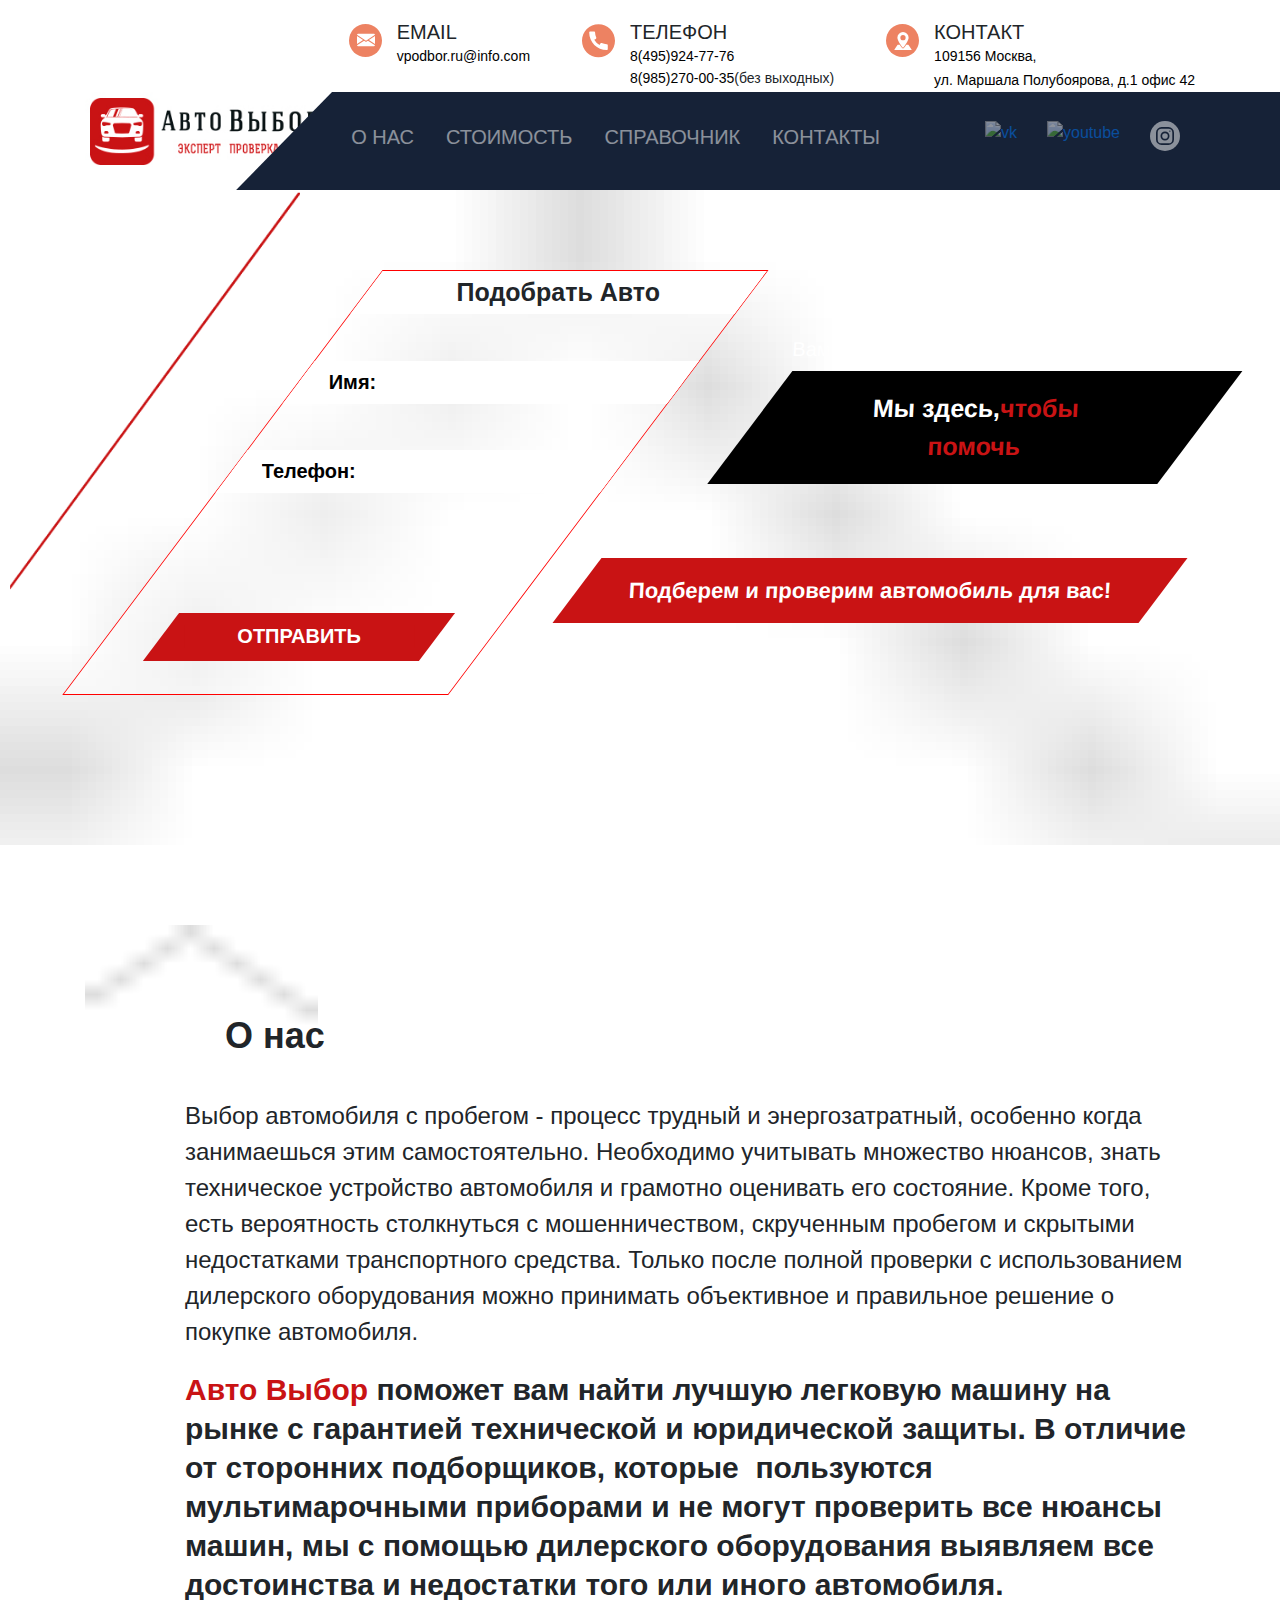
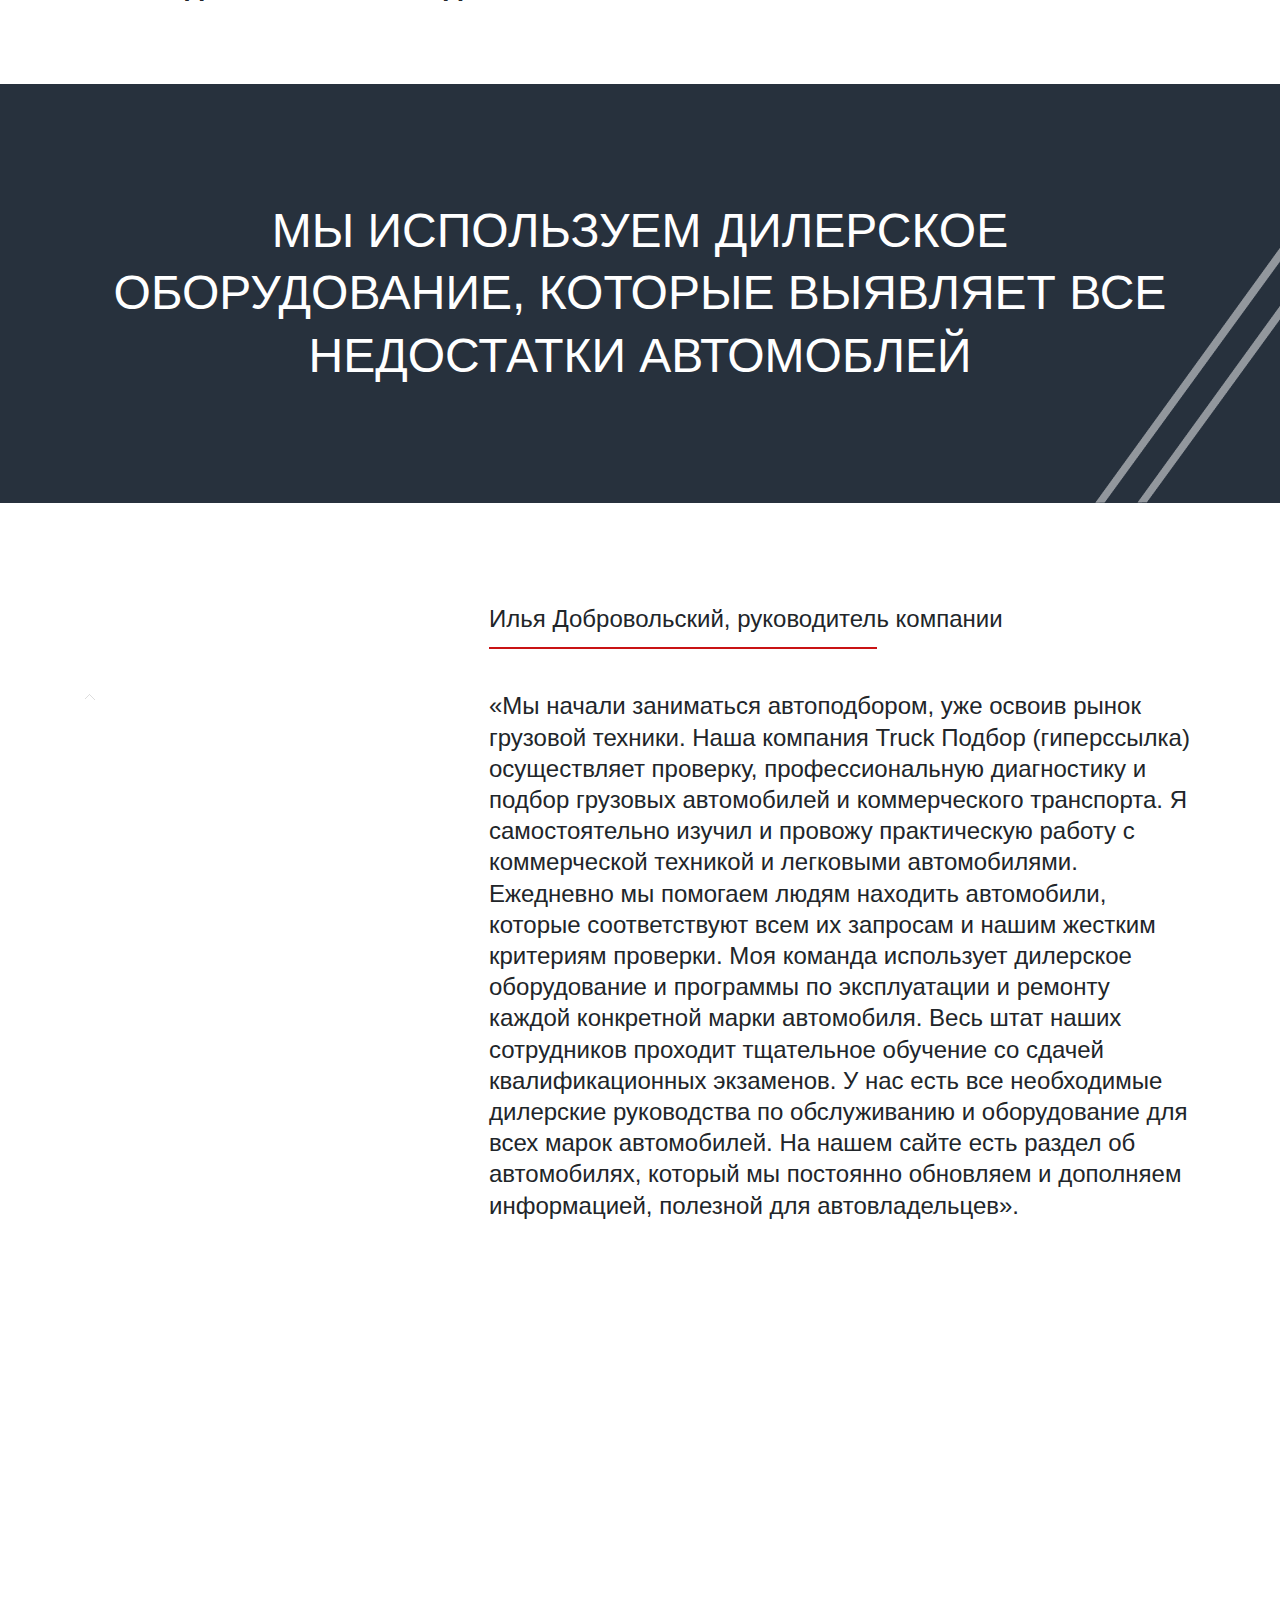
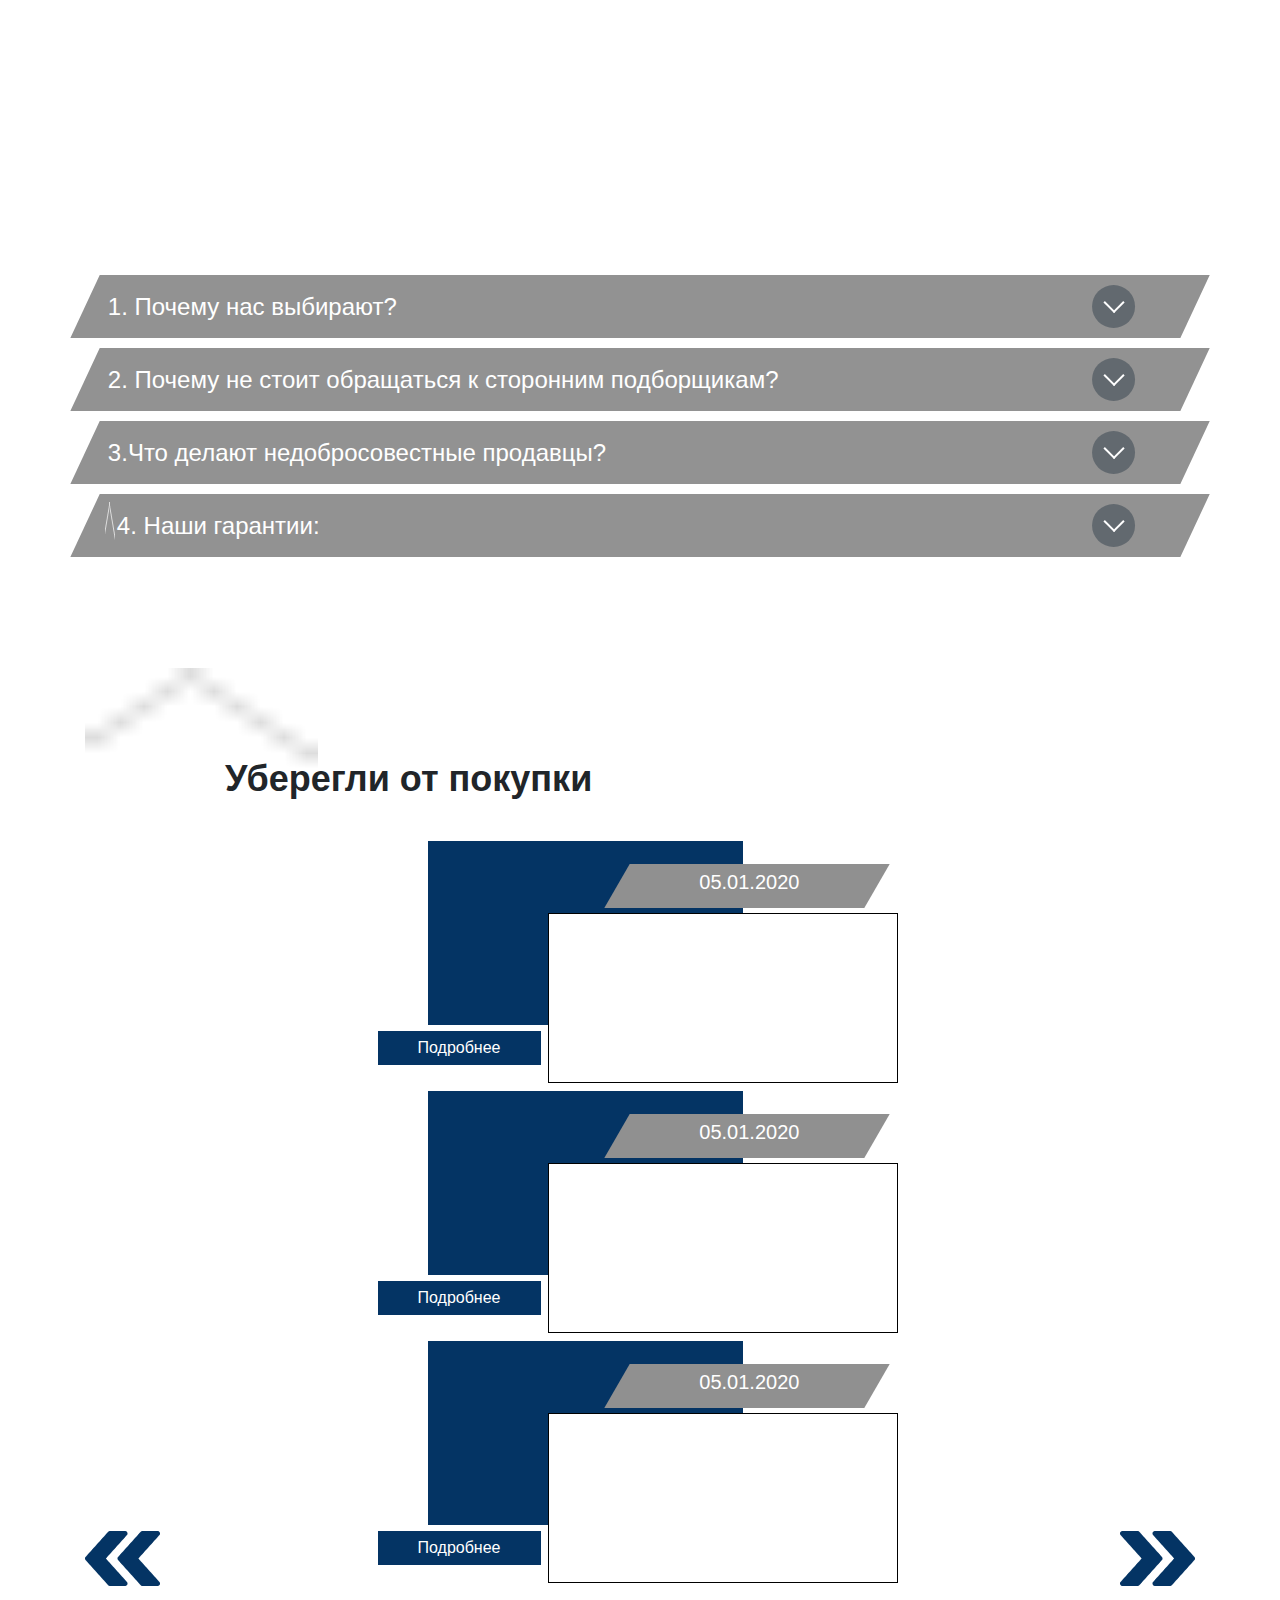
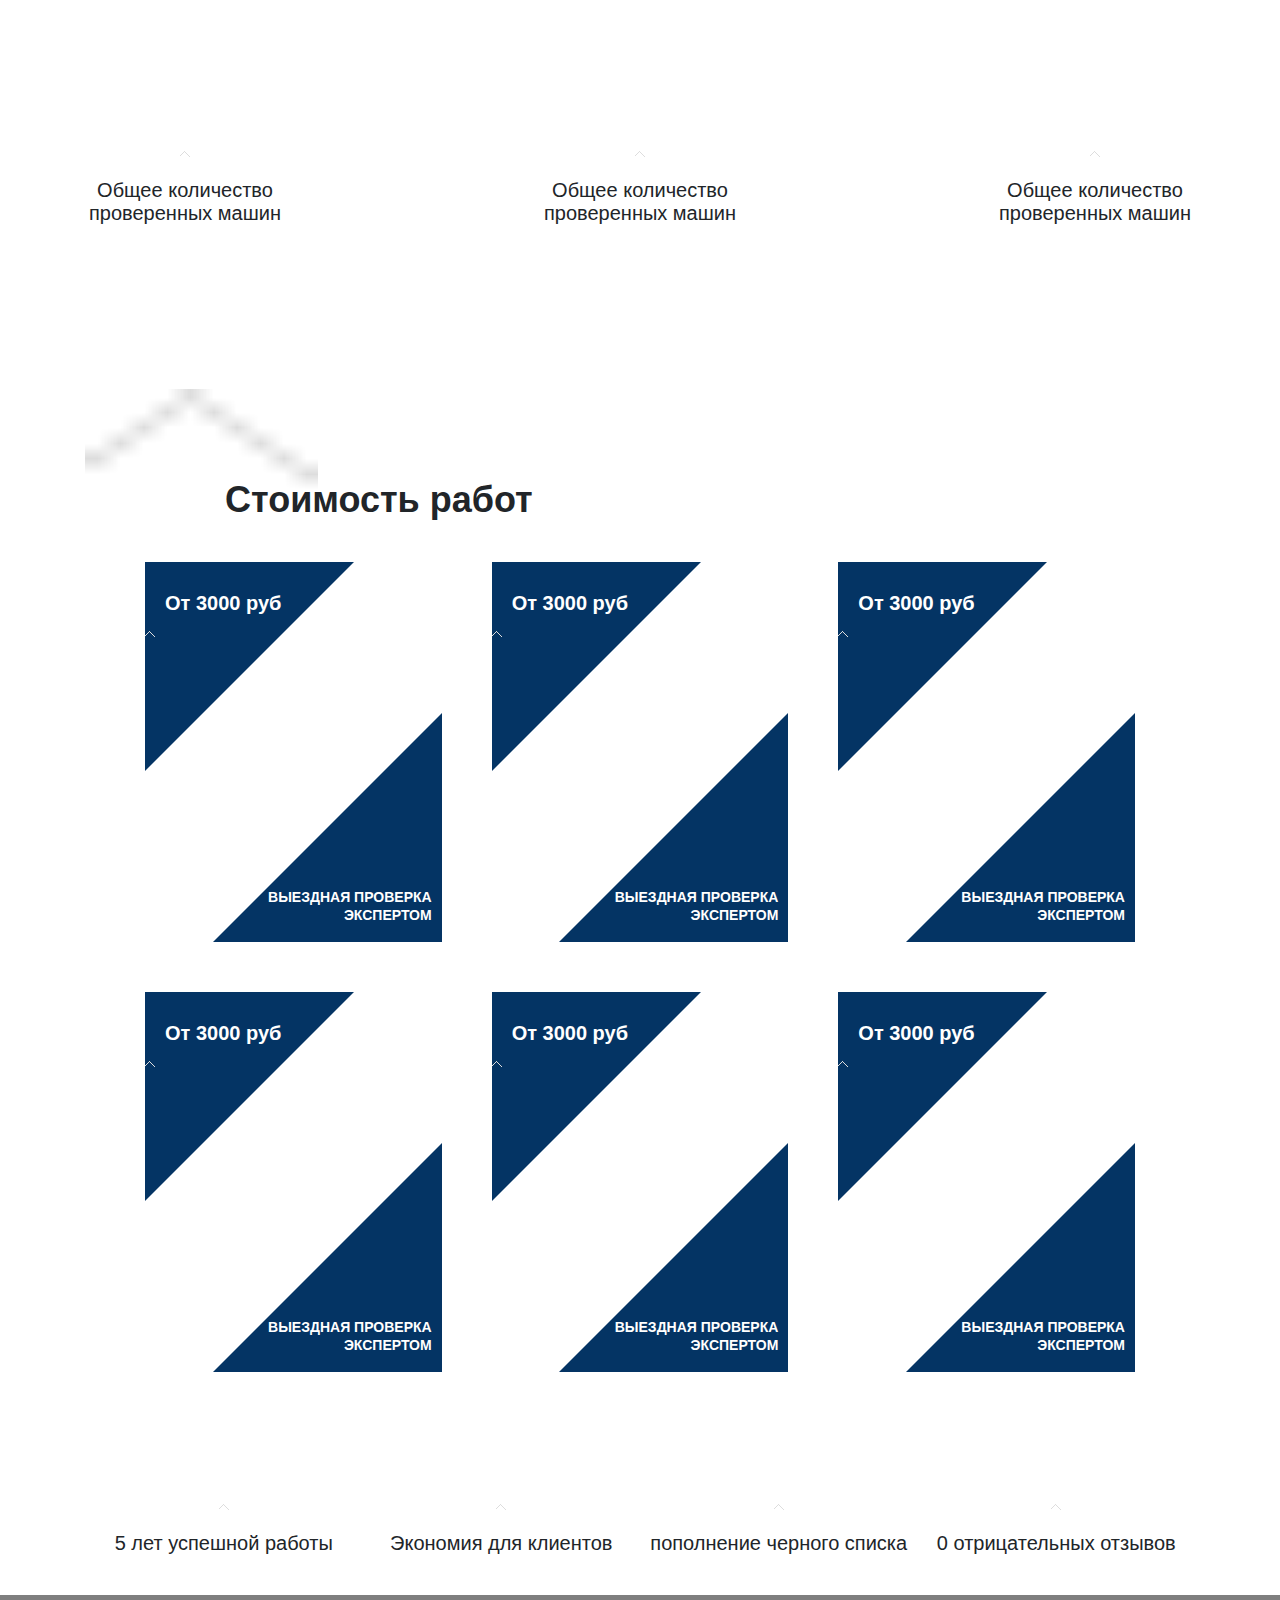
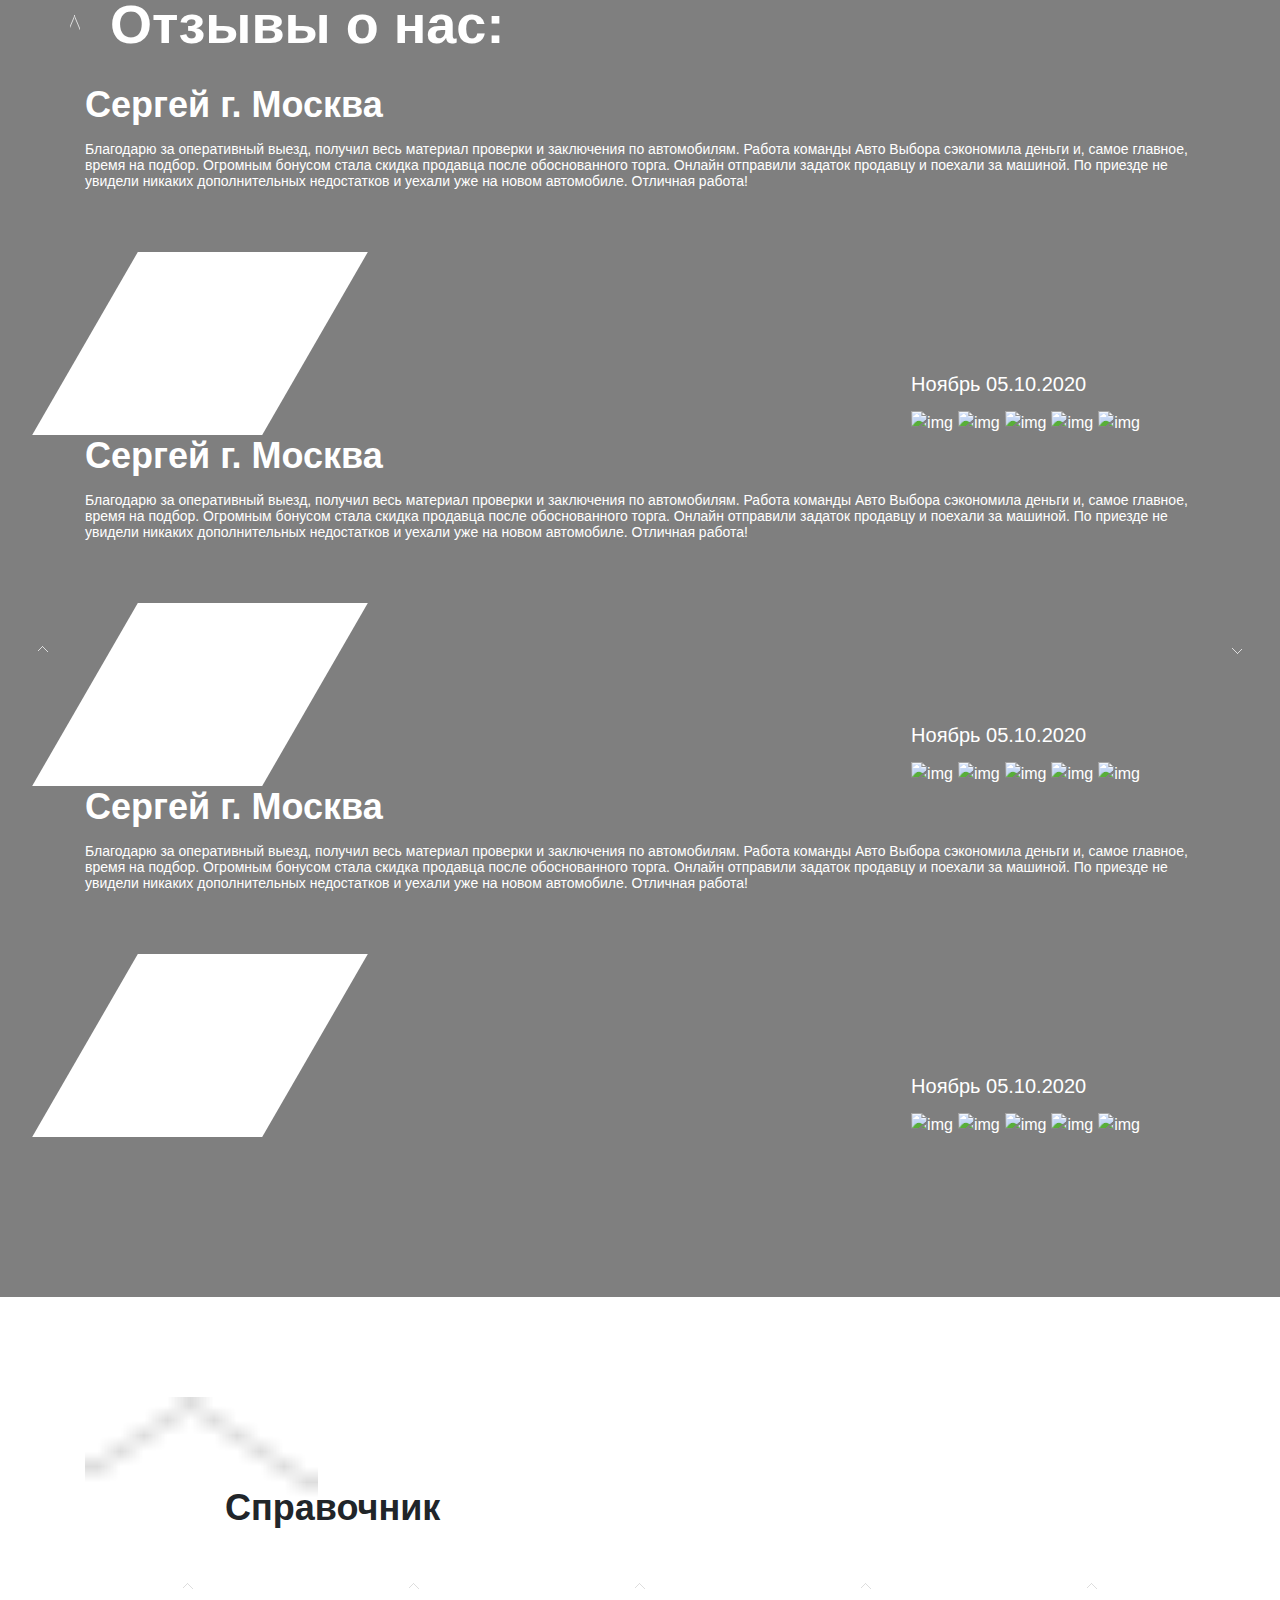
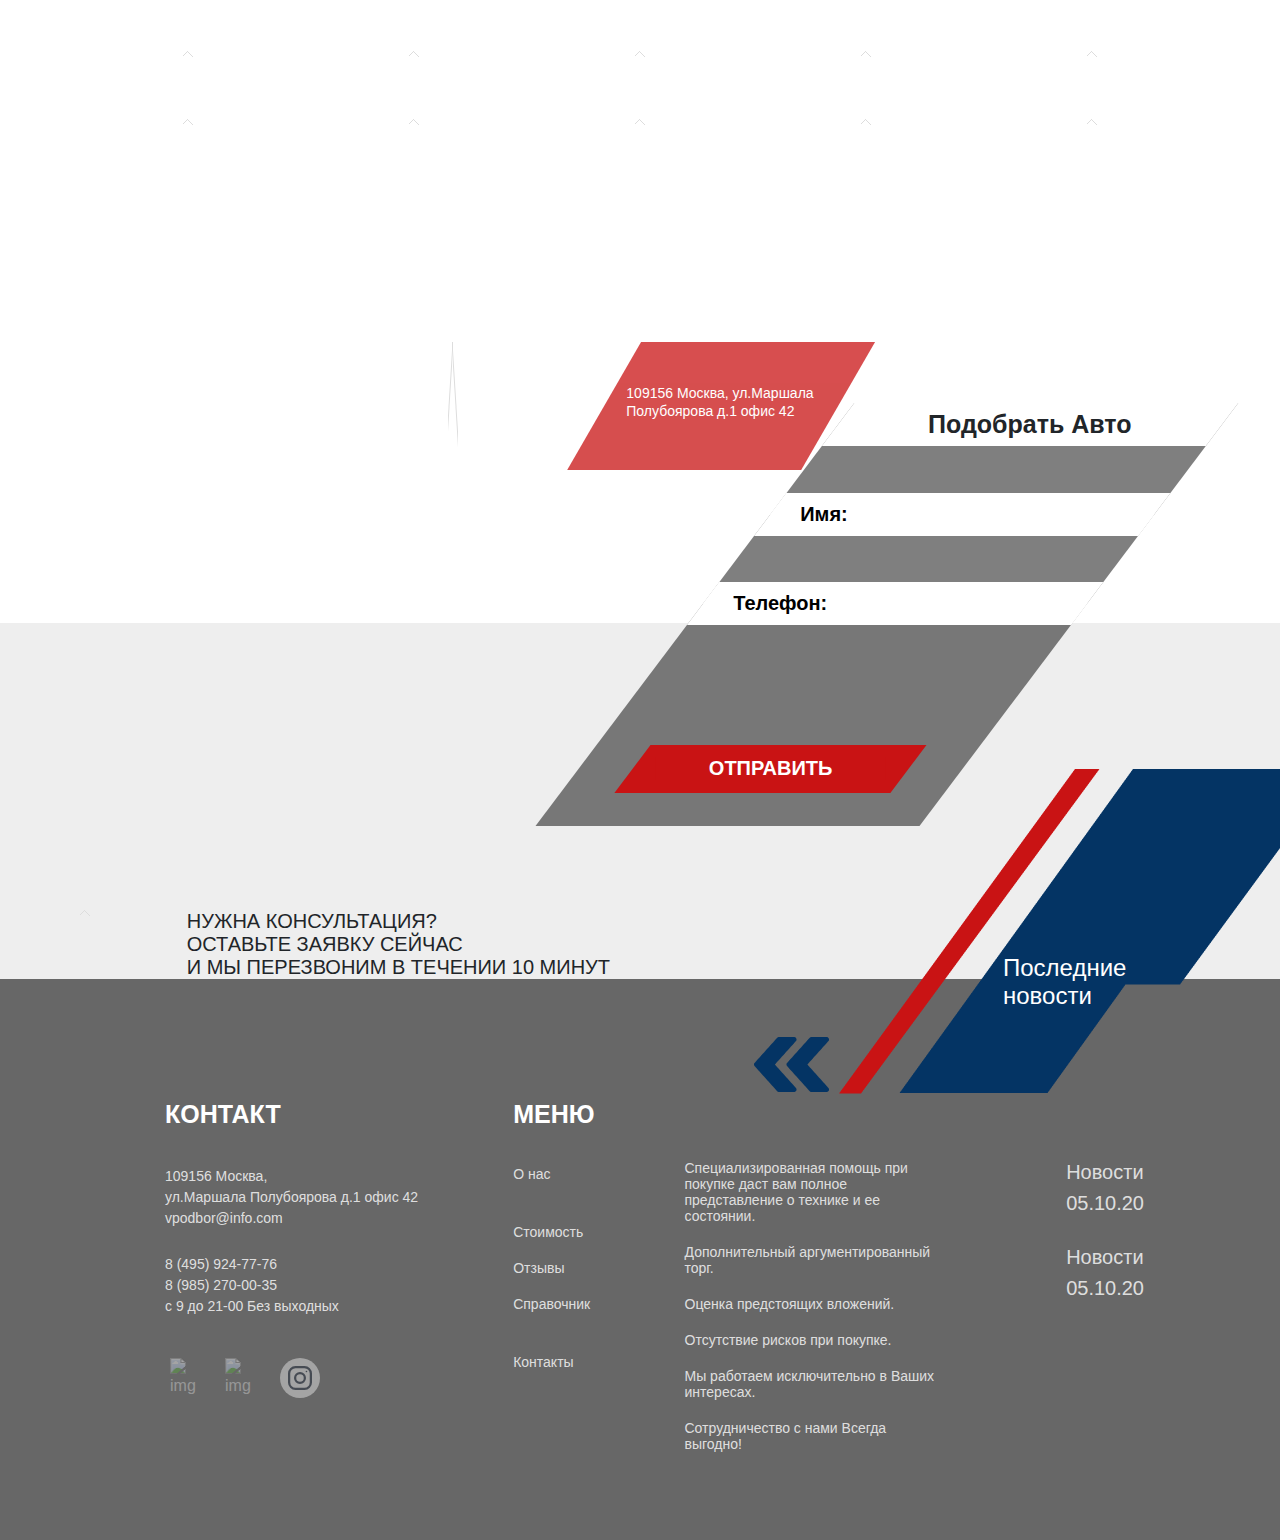
==== index.html @ d88e7969 "sfsdfsdf sdf" ====
<!DOCTYPE html><html lang="ru"><head><meta charset="UTF-8"><meta name="viewport" content="width=device-width,initial-scale=1"><meta http-equiv="X-UA-Compatible" content="ie=edge"><meta name="theme-color" content="#111111"><title>Avtopodborrrrr</title><link rel="stylesheet" href="css/global.css"><link rel="stylesheet" href="css/vendor.css"><link rel="stylesheet" href="css/main.css"></head><body><header class="header"><div class="container"><nav class="nav-information"><div class="nav-block"><div class="contact"><div class="contact-img"><img src="./img/header-email.svg" alt=""></div><div><div class="contact-name">EMAIL</div><a class="contact-info" href="mailto:vpodbor.ru@info.com" target="_blank">vpodbor.ru@info.com</a></div></div><div class="contact"><div class="contact-img"><img src="./img/header-phone.svg" alt=""></div><div><div class="contact-name">ТЕЛЕФОН</div><a class="contact-info" href="tel:8(495)924-77-76">8(495)924-77-76</a><div class="contact-info"><a href="tel:8(985)270-00-35">8(985)270-00-35</a>(без выходных)</div></div></div><div class="contact"><div class="contact-img"><img src="./img/header-map.svg" alt=""></div><div><div class="contact-name">Контакт</div><a href="https://www.google.com/maps/place/%D1%83%D0%BB.+%D0%9C%D0%B0%D1%80%D1%88%D0%B0%D0%BB%D0%B0+%D0%9F%D0%BE%D0%BB%D1%83%D0%B1%D0%BE%D1%8F%D1%80%D0%BE%D0%B2%D0%B0,+1,+42,+%D0%9C%D0%BE%D1%81%D0%BA%D0%B2%D0%B0,+%D0%9C%D0%BE%D1%81%D0%BA%D0%BE%D0%B2%D1%81%D0%BA%D0%B0%D1%8F+%D0%BE%D0%B1%D0%BB.,+%D0%A0%D0%BE%D1%81%D1%81%D0%B8%D1%8F,+109156/@55.690711,37.8583843,17z/data=!3m1!4b1!4m5!3m4!1s0x414ab60faeaa63d1:0xf49b303473249a99!8m2!3d55.690708!4d37.860573" target="_blank" class="contact-info">109156 Москва,<br>ул. Маршала Полубоярова, д.1 офис 42</a></div></div></div></nav><div class="nav-information"><div class="sm-header"><a class="phone-sm" href="tel:8(495)924-77-76"><img src="./img/phone-header-sm.png" alt=""></a><div class="btn-burger"><div class="burger-line"></div><div class="burger-line"></div><div class="burger-line"></div></div></div><div class="bg-nav-information"></div><div class="bg-nav"></div><a href="/avtopodbor/" class="logo"><img src="./img/header-logo.png" alt=""></a><div class="header-nav"><div class="nav-site"><a href="/avtopodbor/" class="nav-item">О нас</a> <a href="/avtopodbor/price.html" class="nav-item">Стоимость</a> <a href="/avtopodbor/directory.html" class="nav-item">Справочник</a> <a href="/avtopodbor/contact.html" class="nav-item">Контакты</a></div><div class="nav-sotial-networks"><a href="#" class="sotial-item"><img src="./img/vk.svg" alt="vk"> </a><a href="#" class="sotial-item"><img src="./img/youtube.svg" alt="youtube"> </a><a href="#" class="sotial-item"><img src="./img/inst.svg" alt="instagram"></a></div></div></div></div></header><div class="header-main"><div class="header-bg lazyload" data-src="./img/header-bg.jpg" style="background-image: url('[data-uri]');"><div class="container"><div class="info-block text-center"><div class="info-item"><form class="header-form" action="url"><div class="block-title"><div class="form-title">Подобрать Авто</div></div><div class="form-text"><input class="form-name" placeholder="Имя:" type="text" required></div><div class="form-text form-text-mb"><input class="form-phone" placeholder="Телефон:" type="tel" required></div><div class="btn-form"><input class="form-btn" type="submit" value="Отправить"></div></form></div><div class="info-item skew"><div class="info-item-text"><div class="top">Вам нужна хорошая поддержанная машина?</div></div><div class="info-item-title"><div class="top">Мы здесь,<span>чтобы помочь</span></div></div><div class="info-item-subtitle"><div class="top">Подберем и проверим автомобиль для вас!</div></div></div></div></div></div><div class="header-form-sm"><div class="container"><form action="url"><div class="block-title-two">Подобрать Авто</div><input class="form-name-two" placeholder="Имя:" type="text" required> <input class="form-name-two" placeholder="Телефон:" type="tel" required><div class="btn-form-two"><input class="form-btn-two" type="submit" value="Отправить"></div></form></div></div></div><main><div class="container"><div class="about-us"><div class="title-img"><img class="lazyload" data-src="./img/title-img.png" src="[data-uri]" alt="title-img"><h1 class="about-us-title-text">О нас</h1></div><div class="about-us-text"><p>Выбор автомобиля с пробегом - процесс трудный и энергозатратный, особенно когда занимаешься этим самостоятельно. Необходимо учитывать множество нюансов, знать техническое устройство автомобиля и грамотно оценивать его состояние. Кроме того, есть вероятность столкнуться с мошенничеством, скрученным пробегом и скрытыми недостатками транспортного средства. Только после полной проверки с использованием дилерского оборудования можно принимать объективное и правильное решение о покупке автомобиля.</p><p><strong>Авто Выбор </strong>поможет вам найти лучшую легковую машину на рынке с гарантией технической и юридической защиты. В отличие от сторонних подборщиков, которые  пользуются мультимарочными приборами и не могут проверить все нюансы машин, мы с помощью дилерского оборудования выявляем все достоинства и недостатки того или иного автомобиля.</p></div></div></div><div class="him-info text-center"><div class="container"><div class="him-info-text">Мы используем дилерское оборудование, которые выявляет все недостатки автомоблей</div><div class="him-info-img"><img src="./img/him-info-lines.png" alt="img"></div></div></div><div class="container"><div class="portfolio"><div class="image-portfolio"><img class="lazyload" data-src="./img/portfolio-img.jpg" src="[data-uri]" alt="img"></div><div class="portfolio-info"><div class="portfolio-title">Илья Добровольский, руководитель компании</div><div class="portfolio-text"><p>«Мы начали заниматься автоподбором, уже освоив рынок грузовой техники. Наша компания Truck Подбор (гиперссылка) осуществляет проверку, профессиональную диагностику и подбор грузовых автомобилей и коммерческого транспорта. Я самостоятельно изучил и провожу практическую работу с коммерческой техникой и легковыми автомобилями. Ежедневно мы помогаем людям находить автомобили, которые соответствуют всем их запросам и нашим жестким критериям проверки. Моя команда использует дилерское оборудование и программы по эксплуатации и ремонту каждой конкретной марки автомобиля. Весь штат наших сотрудников проходит тщательное обучение со сдачей квалификационных экзаменов. У нас есть все необходимые дилерские руководства по обслуживанию и оборудование для всех марок автомобилей. На нашем сайте есть раздел об автомобилях, который мы постоянно обновляем и дополняем информацией, полезной для автовладельцев».</p></div></div></div></div><div class="bg-avto"><img class="lazyload" data-src="./img/bg-bmw.jpg" src="[data-uri]" alt="BMW"></div><div class="questions"><div class="container"><div class="questions-item"><div class="questions-head"><div class="questions-value"><img class="lazyload" data-src="./img/questions-img.png" src="[data-uri]" alt=""><h5>1. Почему нас выбирают?</h5></div><div class="questions-drop"><div class="arrow-drop"></div></div></div><div class="questions-main"><p class="questions-main-text">Мы следуем самым жестким критериям проверки коммерческой техники<br>Используем дилерское оборудование<br>Практический опыт работы с марками автомобилей<br>Осуществляем личный контроль за исполнением работы<br>Полное ведение клиентов и рекомендации по обслуживанию<br>Неограниченное количество проверок</p><div class="questions-main-img"><img class="lazyload" data-src="./img/questions-avto.png" src="[data-uri]" alt=""></div></div></div><div class="questions-item"><div class="questions-head"><div class="questions-value"><img class="lazyload" data-src="./img/questions-img.png" src="[data-uri]" alt=""><h5>2. Почему не стоит обращаться к сторонним подборщикам?</h5></div><div class="questions-drop"><div class="arrow-drop"></div></div></div><div class="questions-main"><p class="questions-main-text">Поверхностное знание устройства автомобиля<br>Мультимарочные сканеры поверхностного чтения<br>Работа с дилерами и перекупщиками<br>Потоковая обработка заказов<br>Проценты и заинтересованность в торге<br>Ограниченное количество просмотров<br>Поверхностная проверка (в основном по базам)<br>Выявление недостатков, только исходя из дилерской проверки салона</p><div class="questions-main-img"><img class="lazyload" data-src="./img/questions-tools.png" src="[data-uri]" alt=""></div></div></div><div class="questions-item"><div class="questions-head"><div class="questions-value"><img class="lazyload" data-src="./img/questions-img.png" src="[data-uri]" alt=""><h5>3.Что делают недобросовестные продавцы?</h5></div><div class="questions-drop"><div class="arrow-drop"></div></div></div><div class="questions-main"><p class="questions-main-text">Скрутка пробега<br>Восстановление после ДТП<br>Продажа техники с юридическими проблемами<br>Занижают недостатки и стоимость ремонта<br>Обман о выполненных ремонтах<br>Скрытие повреждений<br>Наводят товарный вид<br>Скрывают настоящий год выпуска<br>Дополнительные скрытые платежи и услуги</p><div class="questions-main-img"><img class="lazyload" data-src="./img/questions-dislike.png" src="[data-uri]" alt=""></div></div></div><div class="questions-item"><div class="questions-head"><div class="questions-value"><img class="lazyload" data-src="./img/questions-img.png" src="[data-uri]" alt=""><h5>4. Наши гарантии:</h5></div><div class="questions-drop"><div class="arrow-drop"></div></div></div><div class="questions-main"><p class="questions-main-text">Юридическая чистота на всех этапах сделки<br>Техническая гарантия с фиксацией всех текущих параметров<br>Полное ведение клиента 100% возврат денег</p><div class="questions-main-img"><img class="lazyload" data-src="./img/questions-ok.png" src="[data-uri]" alt=""></div></div></div></div></div><div class="save-clients"><div class="container"><div class="title-img"><img class="lazyload" data-src="./img/title-img.png" src="[data-uri]" alt="title-img"><h1 class="about-us-title-text">Уберегли от покупки</h1><div class="prev-save"></div></div><div class="save-block-slider"><div class="prev-save"><img src="./img/arrow-save.png" alt="img"></div><div class="next-save"><img src="./img/arrow-save.png" alt="img"></div><div class="save-slider"><div class="save-slider-block"><div class="save-item"><div class="img-save-back"></div><div class="details-save">Подробнее</div><div class="date-save"><h5>05.01.2020</h5></div><div class="img-save"></div></div></div><div class="save-slider-block"><div class="save-item"><div class="img-save-back"></div><div class="details-save">Подробнее</div><div class="date-save"><h5>05.01.2020</h5></div><div class="img-save"></div></div></div><div class="save-slider-block"><div class="save-item"><div class="img-save-back"></div><div class="details-save">Подробнее</div><div class="date-save"><h5>05.01.2020</h5></div><div class="img-save"></div></div></div></div></div></div></div><div class="progresss lazyload" data-src="./img/bg-progress.png" style="background-image: url(http://placehold.it/1200);"><div class="container"><div class="progress-block"><div class="progress-item"><img class="lazyload" data-src="./img/progress-avto.png" src="[data-uri]" alt=""><div>Общее количество проверенных машин</div></div><div class="progress-item"><img class="lazyload" data-src="./img/proggres-non-avto.png" src="[data-uri]" alt=""><div>Общее количество проверенных машин</div></div><div class="progress-item"><img class="lazyload" data-src="./img/progress-rec-avto.png" src="[data-uri]" alt=""><div>Общее количество проверенных машин</div></div></div></div></div><div class="price"><div class="container"><div class="title-img"><img class="lazyload" data-src="./img/title-img.png" src="[data-uri]" alt="title-img"><h1 class="about-us-title-text">Стоимость работ</h1></div><div class="price-block"><div class="price-item lazyload" data-src="./img/price-1.jpg" style="background-image: url(http://placehold.it/400);"><h4>От 3000 руб</h4><h5>ВЫЕЗДНАЯ ПРОВЕРКА ЭКСПЕРТОМ</h5><img class="price-lines-1" class="lazyload" data-src="./img/price-lines-left.png" src="[data-uri]" alt=""><div class="price-left-angle"></div><div class="price-right-angle"></div></div><div class="price-item lazyload" data-src="./img/price-2.jpg" style="background-image: url(http://placehold.it/400);"><h4>От 3000 руб</h4><h5>ВЫЕЗДНАЯ ПРОВЕРКА ЭКСПЕРТОМ</h5><img class="price-lines-1" class="lazyload" data-src="./img/price-lines-left.png" src="[data-uri]" alt=""><div class="price-left-angle"></div><div class="price-right-angle"></div></div><div class="price-item lazyload" data-src="./img/price-3.png" style="background-image: url(http://placehold.it/400);"><h4>От 3000 руб</h4><h5>ВЫЕЗДНАЯ ПРОВЕРКА ЭКСПЕРТОМ</h5><img class="price-lines-1" class="lazyload" data-src="./img/price-lines-left.png" src="[data-uri]" alt=""><div class="price-left-angle"></div><div class="price-right-angle"></div></div><div class="price-item lazyload" data-src="./img/price-4.png" style="background-image: url(http://placehold.it/400);"><h4>От 3000 руб</h4><h5>ВЫЕЗДНАЯ ПРОВЕРКА ЭКСПЕРТОМ</h5><img class="price-lines-1" class="lazyload" data-src="./img/price-lines-left.png" src="[data-uri]" alt=""><div class="price-left-angle"></div><div class="price-right-angle"></div></div><div class="price-item lazyload" data-src="./img/price-5.png" style="background-image: url(http://placehold.it/400);"><h4>От 3000 руб</h4><h5>ВЫЕЗДНАЯ ПРОВЕРКА ЭКСПЕРТОМ</h5><img class="price-lines-1" class="lazyload" data-src="./img/price-lines-left.png" src="[data-uri]" alt=""><div class="price-left-angle"></div><div class="price-right-angle"></div></div><div class="price-item lazyload" data-src="./img/price-6.png" style="background-image: url(http://placehold.it/400);"><h4>От 3000 руб</h4><h5>ВЫЕЗДНАЯ ПРОВЕРКА ЭКСПЕРТОМ</h5><img class="price-lines-1" class="lazyload" data-src="./img/price-lines-left.png" src="[data-uri]" alt=""><div class="price-left-angle"></div><div class="price-right-angle"></div></div></div></div></div><div class="advantages lazyload" data-src="./img/adv-bg.png" style="background-image: url(http://placehold.it/1200);"><div class="container"><div class="advantages-block"><div class="advantages-item"><img class="lazyload" data-src="./img/adv-1.png" src="[data-uri]" alt="img"><h5>5 лет успешной работы</h5></div><div class="advantages-item"><img class="lazyload" data-src="./img/adv-2.png" src="[data-uri]" alt="img"><h5>Экономия для клиентов</h5></div><div class="advantages-item"><img class="lazyload" data-src="./img/adv-3.png" src="[data-uri]" alt="img"><h5>пополнение черного списка</h5></div><div class="advantages-item"><img class="lazyload" data-src="./img/adv-4.png" src="[data-uri]" alt="img"><h5>0 отрицательных отзывов</h5></div></div></div></div><div class="reviews lazyload" data-src="./img/reviews-bg.jpg" style="background-image: url(http://placehold.it/1200);"><div class="reviews-bg"><div class="container"><div class="reviews-block"><div class="row reviews-head"><img class="lazyload" data-src="./img/reviews-icon.png" src="[data-uri]" alt="img"><h1>Отзывы о нас:</h1></div><div class="prev-save-reviews"><img class="lazyload" data-src="./img/arrow-reviews.png" src="[data-uri]" alt="img"></div><div class="next-save-reviews"><img class="lazyload" data-src="./img/arrow-reviews.png" src="[data-uri]" alt="img"></div><div class="reviews-slider"><div class="reviews-item"><div class="slider-reviews-block"><h3>Сергей г. Москва</h3><p>Благодарю за оперативный выезд, получил весь материал проверки и заключения по автомобилям. Работа команды Авто Выбора сэкономила деньги и, самое главное, время на подбор. Огромным бонусом стала скидка продавца после обоснованного торга. Онлайн отправили задаток продавцу и поехали за машиной. По приезде не увидели никаких дополнительных недостатков и уехали уже на новом автомобиле. Отличная работа!</p><div class="reviews-item-main"><div class="reviews-photo"><img src="#" alt=""></div><div class="reviews-info"><div class="reviews-date">Ноябрь 05.10.2020</div><ul class="reviews-star"><li><img src="./img/reviews-star.png" alt="img"></li><li><img src="./img/reviews-star.png" alt="img"></li><li><img src="./img/reviews-star.png" alt="img"></li><li><img src="./img/reviews-star.png" alt="img"></li><li><img src="./img/reviews-star.png" alt="img"></li></ul></div></div></div></div><div class="reviews-item"><div class="slider-reviews-block"><h3>Сергей г. Москва</h3><p>Благодарю за оперативный выезд, получил весь материал проверки и заключения по автомобилям. Работа команды Авто Выбора сэкономила деньги и, самое главное, время на подбор. Огромным бонусом стала скидка продавца после обоснованного торга. Онлайн отправили задаток продавцу и поехали за машиной. По приезде не увидели никаких дополнительных недостатков и уехали уже на новом автомобиле. Отличная работа!</p><div class="reviews-item-main"><div class="reviews-photo"><img src="#" alt=""></div><div class="reviews-info"><div class="reviews-date">Ноябрь 05.10.2020</div><ul class="reviews-star"><li><img src="./img/reviews-star.png" alt="img"></li><li><img src="./img/reviews-star.png" alt="img"></li><li><img src="./img/reviews-star.png" alt="img"></li><li><img src="./img/reviews-star.png" alt="img"></li><li><img src="./img/reviews-star.png" alt="img"></li></ul></div></div></div></div><div class="reviews-item"><div class="slider-reviews-block"><h3>Сергей г. Москва</h3><p>Благодарю за оперативный выезд, получил весь материал проверки и заключения по автомобилям. Работа команды Авто Выбора сэкономила деньги и, самое главное, время на подбор. Огромным бонусом стала скидка продавца после обоснованного торга. Онлайн отправили задаток продавцу и поехали за машиной. По приезде не увидели никаких дополнительных недостатков и уехали уже на новом автомобиле. Отличная работа!</p><div class="reviews-item-main"><div class="reviews-photo"><img src="#" alt=""></div><div class="reviews-info"><div class="reviews-date">Ноябрь 05.10.2020</div><ul class="reviews-star"><li><img src="./img/reviews-star.png" alt="img"></li><li><img src="./img/reviews-star.png" alt="img"></li><li><img src="./img/reviews-star.png" alt="img"></li><li><img src="./img/reviews-star.png" alt="img"></li><li><img src="./img/reviews-star.png" alt="img"></li></ul></div></div></div></div></div></div></div></div></div><div class="directory"><div class="container"><div class="title-img"><img class="lazyload" data-src="./img/title-img.png" src="[data-uri]" alt="title-img"><h1 class="about-us-title-text">Справочник</h1></div><div class="directory-block"><div class="directory-item"><img class="lazyload" src="[data-uri]" data-src="./img/directory/item-1.png" alt=""></div><div class="directory-item"><img class="lazyload" src="[data-uri]" data-src="./img/directory/item-2.png" alt=""></div><div class="directory-item"><img class="lazyload" src="[data-uri]" data-src="./img/directory/item-4.png" alt=""></div><div class="directory-item"><img class="lazyload" src="[data-uri]" data-src="./img/directory/item-5.png" alt=""></div><div class="directory-item"><img class="lazyload" src="[data-uri]" data-src="./img/directory/item-3.png" alt=""></div><div class="directory-item"><img class="lazyload" src="[data-uri]" data-src="./img/directory/item-6.png" alt=""></div><div class="directory-item"><img class="lazyload" src="[data-uri]" data-src="./img/directory/item-7.png" alt=""></div><div class="directory-item"><img class="lazyload" src="[data-uri]" data-src="./img/directory/item-8.png" alt=""></div><div class="directory-item"><img class="lazyload" src="[data-uri]" data-src="./img/directory/item-9.png" alt=""></div><div class="directory-item"><img class="lazyload" src="[data-uri]" data-src="./img/directory/item-10.png" alt=""></div><div class="directory-item"><img class="lazyload" src="[data-uri]" data-src="./img/directory/item-11.png" alt=""></div><div class="directory-item"><img class="lazyload" src="[data-uri]" data-src="./img/directory/item-12.png" alt=""></div><div class="directory-item"><img class="lazyload" src="[data-uri]" data-src="./img/directory/item-13.png" alt=""></div><div class="directory-item"><img class="lazyload" src="[data-uri]" data-src="./img/directory/item-14.png" alt=""></div><div class="directory-item"><img class="lazyload" src="[data-uri]" data-src="./img/directory/item-15.png" alt=""></div></div></div></div><div class="map"><div class="map-block-first lazyload" data-src="./img/map-bg.jpg" style="background-image: url(http://placehold.it/1200);"><div class="map-marker"><img class="lazyload" data-src="./img/map-marker.png" src="[data-uri]" alt="marker"><div class="map-text"><h5>109156 Москва, ул.Маршала Полубоярова д.1 офис 42</h5></div></div></div><div class="map-block-second"><div class="map-block-second-woman"><div><img class="lazyload" data-src="./img/map-woman.png" src="[data-uri]" alt=""></div><div class="map-second-text">Нужна консультация?<br>ОСТАВЬТЕ ЗАЯВКУ СЕЙЧАС<br>И МЫ ПЕРЕЗВОНИМ В ТЕЧЕНИИ 10 МИНУТ</div></div><div class="info-block text-center"><div class="info-item"><form class="header-form" action="url"><div class="block-title"><div class="form-title">Подобрать Авто</div></div><div class="form-text"><input class="form-name" placeholder="Имя:" type="text" required></div><div class="form-text form-text-mb"><input class="form-phone" placeholder="Телефон:" type="tel" required></div><div class="btn-form"><input class="form-btn" type="submit" value="Отправить"></div></form></div></div></div><div class="container sm-news-map"><div class="title-img"><img class="lazyload" data-src="./img/title-img.png" src="[data-uri]" alt="title-img"><h1 class="about-us-title-text">Последние новости</h1></div><div class="footer-news"><div class="footer-news-item"><div class="footer-news-img"><a href="#"><img src="http://placehold.it/122x89" alt=""></a></div><div class="news-text"><h5>Новости</h5><div class="news-data">05.10.20</div></div></div><div class="footer-news-item"><div class="footer-news-img"><a href="#"><img src="http://placehold.it/122x89" alt=""></a></div><div class="news-text"><h5>Новости</h5><div class="news-data">05.10.20</div></div></div><div class="footer-news-item"></div></div></div></div></main><footer class="footer"><div class="news-header"><div class="news-img"><img src="./img/img-news.png" alt=""></div><h1 class="news-header-text">Последние новости</h1></div><div class="container"><div class="contact-menu"><div class="footer-contact"><h3>Контакт</h3><div class="contact-adress">109156 Москва,<br>ул.Маршала Полубоярова д.1 офис 42<br><a href="mailto:vpodbor@info.com">vpodbor@info.com</a></div><div class="contact-adress"><a href="tel:8(495)924-77-76">8 (495) 924-77-76</a><br><a href="tel:8(985)270-00-35">8 (985) 270-00-35</a><p>с 9 до 21-00 Без выходных</p></div><div class="sotial-networks"><a href="#" class="sotial-item"><img src="./img/vk.svg" alt="img"> </a><a href="#" class="sotial-item"><img src="./img/youtube.svg" alt="img"> </a><a href="#" class="sotial-item"><img src="./img/inst.svg" alt="img"></a></div></div><div class="footer-menu"><h2>Меню</h2><ul><li class="footer-nav"><a href="/avtopodbor/">О нас</a></li><li class="footer-nav"><a href="/avtopodbor/price.html">Стоимость</a></li><li class="footer-nav"><a href="#">Отзывы</a></li><li class="footer-nav"><a href="/avtopodbor/directory.html">Справочник</a></li><li class="footer-nav"><a href="/avtopodbor/contact.html">Контакты</a></li></ul></div></div><div class="footer-info"><div class="footer-info-block"><ul><li class="footer-info-text">Специализированная помощь при покупке даст вам полное представление о технике и ее состоянии.</li><li class="footer-info-text">Дополнительный аргументированный торг.</li><li class="footer-info-text">Оценка предстоящих вложений.</li><li class="footer-info-text">Отсутствие рисков при покупке.</li><li class="footer-info-text">Мы работаем исключительно в Ваших интересах.</li><li class="footer-info-text">Сотрудничество с нами Всегда выгодно!</li></ul></div><div class="footer-news"><div class="footer-news-item"><div class="footer-news-img"><a href="#"><img src="http://placehold.it/122x89" alt=""></a></div><div class="news-text"><h5>Новости</h5><div class="news-data">05.10.20</div></div></div><div class="footer-news-item"><div class="footer-news-img"><a href="#"><img src="http://placehold.it/122x89" alt=""></a></div><div class="news-text"><h5>Новости</h5><div class="news-data">05.10.20</div></div></div><div class="footer-news-item"></div></div></div></div></footer><div class="gotop__wrap"><div class="gotop"><span></span></div></div><div class="nav-sm-phone" data-close="true"><div class="exit"><img data-close="true" src="./img/exit-sm-header.png" alt=""></div><ul><li class="nav-sm"><a href="/avtopodbor/app/">О нас</a></li><li class="nav-sm"><a href="/avtopodbor/app/price.html">Стоимость</a></li><li class="nav-sm"><a href="/avtopodbor/app/directory.html">Справочник</a></li><li class="nav-sm"><a href="/avtopodbor/app/contact.html">Контакты</a></li></ul><div class="networks-sm"><a href="#"><img src="./img/vk.svg" alt=""></a><a href="#"><img src="./img/youtube.svg" alt=""></a><a href="#"><img src="./img/inst.svg" alt=""></a></div></div><script src="js/vendor.js"></script><script src="js/main.js"></script></body></html>
---- css/global.css ----
:root{--color-black:#000;--color-white:#fff}*,::after,::before{box-sizing:border-box;margin:0;padding:0;border:0;list-style:none;font-family:Roboto,sans-serif}@media (max-width:990px){.container{max-width:775px!important}}body,html{box-sizing:border-box;margin:0 auto;max-width:1920px;font-size:100%;overflow-x:hidden;text-rendering:optimizeSpeed}input::-webkit-input-placeholder{color:#000}input::-moz-placeholder{color:#000}a,button,input,select,textarea{font-family:inherit;font-size:100%}button,select{text-transform:none}textarea{resize:none!important;overflow:auto}input::-ms-clear{display:none}button{cursor:pointer;background-color:transparent}button::-moz-focus-inner{padding:0;border:0}a,a:visited{text-decoration:none;cursor:pointer}a:hover{text-decoration:none}h1,h2,h3,h4,h5,h6{font-size:inherit;font-weight:inherit;margin:0}img{display:block;max-width:100%}iframe{border:0}.text-right{text-align:right}.text-center{text-align:center}.show{display:block!important}.show-flex{display:flex!important}.hide{display:none}.slick-arrow{cursor:pointer}.is-outer{position:relative!important;left:-9999px!important}.site-container{overflow:hidden}.is-hidden{display:none!important}.for-mobile{display:none}@media (max-width:768px){.for-mobile{display:block}}.error{border:2px solid #ff4019!important}.btn-reset{border:none;background:0 0;cursor:pointer}.js-focus-visible :focus:not(.focus-visible){outline:0}
---- css/main.css ----
.nav-information{display:flex;justify-content:flex-end;position:relative}.nav-information .bg-nav-information{position:absolute;top:0;left:50%;width:100%;height:100%;background-color:#162237}.nav-information:nth-child(2){position:relative}.nav-block{display:flex;width:100%;justify-content:flex-end;padding-top:21px}.contact{display:flex;margin-right:52px}.contact:nth-child(3){margin:0}.contact a{color:#000;text-decoration:none}.contact a:hover{color:red}.contact-name{font-size:20px;text-transform:uppercase;line-height:23px}.contact-info{font-size:14px}.contact-img{margin:3px 15px 0 0}.logo{position:absolute;top:0;left:-100px}.bg-nav{position:absolute}.header-nav{display:flex;z-index:2;padding:29px 0 36px 88px;background-color:#162237;-webkit-clip-path:polygon(10% 0,100% 0,100% 100%,0 100%);clip-path:polygon(10% 0,100% 0,100% 100%,0 100%)}.header-nav .nav-site{display:flex;justify-content:space-between;transform:translate(0,25%)}.header-nav .nav-site .nav-item{font-size:20px;line-height:23px;text-transform:uppercase;opacity:.5;margin-right:42px;color:#fff;height:100%;text-decoration:none}.header-nav .nav-site .nav-item:last-child{margin-right:160px}.header-nav .nav-site .nav-item:hover{color:red;opacity:1;border-bottom:1px solid;cursor:pointer}.header-nav .nav-sotial-networks{display:flex;justify-content:space-between}.header-nav .nav-sotial-networks .sotial-item{margin-right:20px;opacity:.5;padding:5px}.header-nav .nav-sotial-networks .sotial-item:hover{opacity:1}.header-nav .nav-sotial-networks .sotial-item:last-child{margin-right:10px}.header-bg{background-size:cover;background-repeat:no-repeat}.header-bg::before{content:'';background-image:url(../../img/header-lines.png);background-size:cover;position:absolute;width:330px;height:400px;top:0;left:0;z-index:2}.info-block{display:flex;margin-left:10%;padding-top:80px;transform:skewX(-37deg)}.header-main{position:relative}.header-form{border:1px solid red;background-color:rgba(255,255,255,.5);margin-bottom:150px}.block-title{font-weight:700;font-size:25px;line-height:29px;padding:7px 115px;background-color:#fff;margin-bottom:47px}.block-title .form-title{transform:skewX(37deg)}.form-text{display:block;width:100%;background-color:#fff;overflow:hidden;margin-bottom:46px}.form-text-mb{margin-bottom:151px}.form-name{display:block;padding:10px 0 10px 30px;width:100%;font-size:20px;line-height:23px;transform:skewX(37deg);font-weight:700}.form-name:focus{outline:0}.form-phone{display:block;width:100%;font-size:20px;line-height:23px;padding:10px 0 10px 30px;transform:skewX(37deg);font-weight:700}.form-phone:focus{outline:0}.btn-form{display:inline-block;margin-bottom:33px;background-color:#c91314;padding:12px 23px;line-height:23px}.btn-form .form-btn{background-color:#c91314;color:#fff;padding:0 53px;text-transform:uppercase;font-size:20px;font-weight:700;transform:skewX(37deg)}.info-item-text{font-size:20px;margin-top:64px;margin-bottom:7px;color:#fff}.info-item-title{width:450px;font-weight:700;font-size:25px;color:#fff;padding:19px 77px;background-color:#000;margin-bottom:74px;position:relative;left:200px}.info-item-title span{color:#c91314}.info-item-subtitle{position:relative;left:50px;color:#fff;font-weight:700;font-size:30px;padding:16px 52px;background-color:#c91314}.top{display:block;transform:skewX(35deg)}.about-us{margin:80px 0}.title-img{position:relative}.title-img img{max-height:123px;height:100%;max-width:233px;width:100%}.about-us-title-text{position:absolute;top:90px;left:140px;font-weight:700;font-size:36px;line-height:42px}.about-us-text{margin-left:100px}.about-us-text p:nth-child(1){font-size:24px;margin-top:50px}.about-us-text p:nth-child(2){margin-top:20px;font-weight:700;font-size:30px;line-height:130%}.about-us-text p:nth-child(2) strong{color:#c91314}.him-info{background-color:#27313d;width:100%;position:relative}.him-info-text{padding:116px 0;font-size:48px;line-height:130%;color:#fff;text-transform:uppercase}.him-info-img{position:absolute;bottom:0;right:0}.portfolio{display:flex;margin:100px 0}.image-portfolio{margin-top:91px;min-width:374px}.portfolio-info{margin-left:30px}.portfolio-title{font-size:24px;line-height:130%;padding-bottom:15px;position:relative}.portfolio-title::after{content:'';position:absolute;width:55%;height:2px;background-color:#c91314;bottom:0;left:0}.portfolio-text{margin-top:41px;font-size:24px;line-height:130%}.bg-avto{margin:0 auto;width:100%}.bg-avto img{width:100%}.header-form-sm{display:none;text-align:center;background-color:#162237;padding:30px 0}.header-form-sm .container{padding:0}.header-form-sm form{width:100%;max-width:320px;margin:0 auto;background-color:rgba(255,255,255,.5)}.header-form-sm .block-title-two{background-color:#fff;color:#000;margin-bottom:50px;font-weight:700;font-size:25px;line-height:29px;padding:8px}.header-form-sm .form-name-two{width:100%;font-size:20px;line-height:23px;font-weight:700;border:none;padding:11px;margin-bottom:15px;text-align:left}.header-form-sm .btn-form-two{display:inline-block;background-color:#c91314;padding:12px 53px;line-height:23px;transform:skewX(-37deg);margin:44px 0 15px}.header-form-sm .btn-form-two .form-btn-two{background-color:#c91314;color:#fff;text-transform:uppercase;font-size:20px;font-weight:700;transform:skewX(37deg)}.btn-burger{width:25px;height:20px;transform:translate(0,-60%);z-index:1000;position:absolute;top:50%;right:0}.btn-burger .burger-line{width:100%;height:2px;margin-bottom:7px;background-color:#fff}.phone-sm{position:absolute;top:50%;right:60px;transform:translate(0,-60%)}.sm-header{display:none;position:absolute;width:70%;top:0;height:49px;background-color:#162237;right:0;background:linear-gradient(105.9deg,transparent 70px,#162237 0)}.nav-sm-phone.show{width:100%;height:1000px;transition:1s}.nav-sm-phone:not(.show){width:0;height:0;transition:1s}.nav-sm-phone:not(.show) ul{opacity:0}.nav-sm-phone{display:none;position:fixed;top:0;right:0;background-color:rgba(0,0,0,.8);width:0;height:0;margin:0 auto;text-align:center;z-index:1000}.nav-sm-phone .exit{position:absolute;top:20px;right:20px}.nav-sm-phone ul{width:90%;margin:0 auto;padding:60px 0 0}.nav-sm-phone ul .nav-sm{width:100%;border-bottom:1px solid #fff;padding:24px 0}.nav-sm-phone ul .nav-sm a{font-weight:300;font-size:20px;line-height:24px;text-transform:uppercase;color:#fff}.nav-sm-phone .networks-sm{margin:50px 0;display:flex;justify-content:center}.nav-sm-phone .networks-sm a{padding:0 15px}.nav-sm-phone .networks-sm a img{width:30px;height:30px;opacity:.5}.advantages{background-size:cover;background-repeat:no-repeat;margin-top:100px}.advantages-block{display:grid;padding:32px 0;grid-template-columns:repeat(4,1fr)}.advantages-item{text-align:center}.advantages-item img{margin:0 auto}.advantages-item h5{margin-top:20px;font-size:20px;line-height:23px}.directory{padding:100px 0 140px}.directory-block{margin-top:63px;display:grid;grid-template-columns:repeat(5,1fr);grid-template-rows:repeat(3,1fr);grid-column-gap:20px;grid-row-gap:60px}.directory-item{display:flex;align-items:center}.directory-item img{margin:0 auto}.footer{z-index:100;background-color:#676767;padding:121px 121px 68px 150px;position:relative;color:rgba(255,255,255,.8)}.footer .container{display:flex}.footer ul{padding:0;margin:0}.footer a:hover{color:#00f}.news-header{position:absolute;top:-210px;right:0}.news-header .news-img{position:relative}.news-header .news-header-text{width:100px;font-size:24px;line-height:28px;position:absolute;top:185px;left:249px;color:#fff}.contact-menu{display:flex;width:50%;justify-content:space-between;padding-right:60px}.contact-menu a{color:rgba(255,255,255,.8);text-decoration:none}.footer-contact h3{font-weight:700;font-size:25px;line-height:29px;margin-bottom:32px;text-transform:uppercase;color:#fff}.footer-contact .contact-adress{font-size:14px;line-height:150%;margin-bottom:15px;padding:5px 0}.footer-contact .sotial-networks{opacity:.4;display:flex}.footer-contact .sotial-networks .sotial-item{padding:5px;margin-right:5px;border-radius:50%}.footer-contact .sotial-networks .sotial-item:hover{box-shadow:1px 1px 10px #000}.footer-contact .sotial-networks .sotial-item img{width:40px}.footer-menu h2{font-weight:700;font-size:25px;line-height:29px;margin-bottom:32px;text-transform:uppercase;color:#fff}.footer-menu li{font-size:14px;line-height:16px;margin-bottom:10px;padding:5px 0}.footer-menu li:first-child{margin-bottom:32px}.footer-menu li:last-child{margin-top:32px}.footer-info{display:flex;width:50%;justify-content:space-between;padding:60px 0 0 30px}.footer-info-block{max-width:362px}.footer-info-block li{font-size:14px;line-height:16px;margin-bottom:20px}.footer-news .footer-news-item{display:flex;justify-content:space-between;margin-bottom:30px}.footer-news .footer-news-img{margin-right:20px;width:100px}.footer-news .news-text{font-size:20px;line-height:23px}.gotop__wrap{position:fixed;right:20px;bottom:20px;transform:scale(0);transition:.3s;opacity:0;z-index:999}.gotop_toggle{transform:scale(1)!important;opacity:1!important}.gotop{width:calc(45 * 1px + (60 - 45) * ((100vw - 360px)/ 1320));height:calc(45 * 1px + (60 - 45) * ((100vw - 360px)/ 1320));border-radius:50%;background-color:#fff;box-shadow:0 0 10px 0 rgba(0,0,0,.15);display:flex;flex-direction:column;align-items:center;justify-content:center;color:#000;transition:.3s;cursor:pointer}.gotop span{margin-bottom:-7px;width:15px;height:15px;border-top:2px solid silver;border-left:2px solid silver;transform:rotate(45deg);transition:.3s}.gotop:hover{box-shadow:0 0 30px 0 rgba(0,0,0,.2)}.gotop:hover span{border-top:2px solid red;border-left:2px solid red}.header__scroll{box-shadow:0 4px 30px 0 rgba(0,0,0,.14),0 7px 15px -5px rgba(0,0,0,.2);min-height:60px}.header__scroll .menu__drop ul{background-color:#01082b}.map .sm-news-map,.map .title-img{display:none}.map-block-first{background-repeat:no-repeat;background-size:cover;position:relative;width:100%;height:356px}.map-marker{display:flex;width:390px;justify-content:space-between;position:absolute;top:75px;left:35%}.map-text{background-color:#c91314;opacity:.75;padding:42px 20px;transform:skew(-30deg);max-width:320px}.map-text h5{max-width:194px;transform:skew(30deg);font-size:14px;line-height:130%;color:#fff}.map-block-second{background-color:#eee;position:relative;height:356px}.map-block-second .info-block{position:absolute;top:-300px;right:200px}.map-block-second .info-block form{background-color:rgba(0,0,0,.5);border:none}.map-block-second .info-item{max-height:500px}.map-second-text{font-size:20px;line-height:23px;text-transform:uppercase;max-width:460px}.map-block-second-woman{width:530px;display:flex;justify-content:space-between;position:absolute;left:80px;bottom:0}.price{margin-top:144px}.price-block{display:grid;grid-template-columns:repeat(3,1fr);grid-column-gap:50px;grid-row-gap:50px;margin-top:50px;padding:0 60px}.price-item{background-size:cover;background-repeat:no-repeat;position:relative;height:380px;color:#fff}.price-item h4{font-weight:700;font-size:20px;line-height:23px;z-index:2;position:absolute;top:30px;left:20px}.price-item h5{width:184px;font-weight:700;font-size:14px;line-height:18px;text-transform:uppercase;z-index:2;position:absolute;bottom:10px;right:10px;text-align:right}.price-left-angle{position:absolute;top:0;left:0;width:0;height:0;border-top:209px solid #043464;border-right:209px solid transparent}.price-right-angle{position:absolute;bottom:0;right:0;width:0;height:0;border-bottom:229px solid #043464;border-left:229px solid transparent}.price-lines-1{position:absolute;top:18%;left:0;z-index:3}.progresss{width:100%;background-repeat:no-repeat;background-size:cover}.progress-block{display:flex;justify-content:space-between}.progress-item{margin:60px 0 0;text-align:center}.progress-item img{margin:0 auto}.progress-item div{font-size:20px;line-height:23px;margin:20px auto;width:200px}.questions{margin:111px 0}.questions-head{background-color:#929292;display:flex;align-items:center;margin-bottom:10px;justify-content:space-between;transform:skewX(-25deg);padding:8px 60px 8px 20px}.questions-head:hover{cursor:pointer}.questions-head.questions-open .arrow-drop{transform:translate(-50%,-30%) rotate(135deg);transition:.2s}.questions-head.questions-open .questions-main{display:flex;height:auto;transition:2s linear}.questions-head:not(.questions-open) .arrow-drop{transition:.2s}.questions-value{display:flex}.questions-value img{transform:skewX(25deg)}.questions-value h5{font-weight:300;font-size:24px;line-height:130%;padding-top:8px;transform:skewX(25deg);color:#fff}.questions-drop{min-width:43px;height:43px;background-color:#62696f;border-radius:50%;position:relative;transform:skewX(25deg)}.questions-drop .arrow-drop{width:15px;height:15px;border-left:2px solid #fff;border-bottom:2px solid #fff;position:absolute;top:50%;left:50%;transform:translate(-50%,-80%) rotate(-45deg)}.questions-drop.block-flex .questions-main{display:flex}.questions-main{display:none;justify-content:space-between;align-items:center;transform:scale(.5);opacity:0;overflow:hidden}.questions-main.questions-open{margin:10px 0 0 10px;opacity:1;transform:scale(1);transition:1s}.questions-main:not(.questions-open){opacity:0;height:0;transition:height .5s,transform .5s}.questions-main-text{width:900px;font-weight:Bold;font-size:24px;line-height:25px}.questions-main-img{margin-right:116px}.questions-main-img img{width:100px;height:auto}.text{padding-left:100px}.reviews{color:#fff;background-size:cover;background-repeat:no-repeat;position:relative}.reviews .reviews-bg{background-color:rgba(0,0,0,.5)}.reviews .slick-slide{max-width:1000px;margin:0 100px;padding:0 100px}.reviews-head{padding-top:20px}.reviews-head h1{margin:auto 30px;font-size:54px;line-height:19px;font-weight:700}.prev-save-reviews{position:absolute;top:50%;left:3%;z-index:3}.next-save-reviews{position:absolute;top:50%;right:3%;transform:rotate(180deg);z-index:3}.reviews-slider{margin-top:50px;padding-bottom:160px}.reviews-slider .slick-dots{position:absolute;bottom:30px;left:0;right:0}.reviews-slider .slick-dots li{margin:0 12px}.reviews-slider .slick-dots .slick-active button{background-color:#00f}.reviews-slider .slick-dots button{width:39px;height:16px;transform:skewX(-20deg);background-color:#c91314}.reviews-item h3{font-weight:700;font-size:36px;line-height:42px}.reviews-item p{margin-top:15px;font-size:14px;line-height:16px}.reviews-item .reviews-item-main{margin-top:63px;display:flex;justify-content:space-between;position:relative}.reviews-item .reviews-item-main .reviews-info{position:absolute;bottom:0;right:50px}.reviews-item .reviews-item-main .reviews-photo{background-color:#fff;transform:skew(-30deg);width:230px;height:183px;z-index:100}.reviews-item .reviews-item-main .reviews-date{font-size:20px;line-height:23px;margin-bottom:15px}.reviews-item .reviews-item-main .reviews-star{display:flex;padding-left:0;margin:0}.reviews-item .reviews-item-main .reviews-star li{margin-right:5px}.save-slider{margin:50px 0 0;padding-bottom:100px}.save-slider .slick-slide{text-align:center;margin:0 50px}.save-item{width:525px;height:250px;position:relative;color:#fff;margin:0 auto}.save-item .img-save-back{width:315px;height:184px;position:absolute;left:50px;background-color:#043464}.save-item .details-save{position:absolute;text-align:center;width:163px;padding:5px 22px;top:190px;background-color:#043464}.save-item .img-save{position:absolute;width:350px;height:170px;z-index:3px;left:170px;top:72px;background-color:#fff;border:1px solid #000}.save-item .date-save{position:absolute;background-color:#909090;padding:6px 80px;transform:skewX(-30deg);left:239px;top:23px}.save-item .date-save h5{transform:skewX(30deg)}.save-block-slider{position:relative}.save-block-slider ul{padding:0}.save-block-slider .slick-dots{position:absolute;bottom:0;left:0;right:0}.save-block-slider .slick-dots li{margin:0 12px}.save-block-slider .slick-dots .slick-active button{background-color:#00f}.save-block-slider .slick-dots button{width:39px;height:16px;transform:skewX(-20deg);background-color:#c91314}.prev-save{position:absolute;top:80%;left:0;z-index:3}.next-save{position:absolute;top:80%;right:0;z-index:3;transform:rotate(180deg)}.header-else{width:100%}.header-else__bg{background-size:cover;background-repeat:no-repeat;background-position:center;height:400px}.header-else__name-block{height:162px;background-color:#eee;position:relative}.header-else__name-block .header-else__title{position:absolute;top:40%;right:430px}.header-else__name-block .header-else__left-lines{position:absolute;bottom:-145px;left:0}.header-else__name-block .header-esle__right-lines{position:absolute;bottom:-180px;right:0;z-index:1}.contact-info__block{margin:100px 0;display:flex;justify-content:space-between}.contact-info__item{font-size:14px;line-height:130%}.contact-info__item a{color:#000}.contact-info__item h2{font-weight:700;font-size:30px;line-height:35px;text-transform:uppercase;margin-bottom:24px}@media (max-width:1400px){.header-else__name-block .header-else__title{right:200px}.header-else__name-block .header-else__left-lines{width:350px;bottom:-103px}.header-else__name-block .header-esle__right-lines{width:400px;bottom:-70px}.header-else__bg{background-position:center}}@media (max-width:1200px){.header-else__name-block .header-else__title{right:200px}.header-else__name-block .header-else__left-lines{width:350px;bottom:-103px}.header-else__name-block .header-esle__right-lines{width:350px;bottom:-70px}.contact-info__item{max-width:300px}.header-else__bg{height:400px}}@media (max-width:990px){.header-else__name-block .header-else__left-lines{width:350px;bottom:-90px}.header-else__bg{height:350px}}@media (max-width:768px){.header-else__name-block .header-else__title{right:140px;font-size:30px}.header-else__name-block .header-else__left-lines{width:250px;bottom:-63px}.header-else__name-block .header-esle__right-lines{width:300px;bottom:-30px}.contact-info__block{flex-wrap:wrap}.contact-info__item{margin-top:10px;min-width:250px}.contact-info__item h2{font-size:25px}.header-else__bg{height:300px}}@media (max-width:576px){.contact-info__block{margin:30px 0}.header-else__name-block{height:75px}.header-else__name-block .header-else__title{top:50%;transform:translate(0,-50%);right:20px}.header-else__name-block .header-else__title::before{content:'';position:absolute;width:135px;height:1px;background-color:red;bottom:0;left:0}.header-else__name-block .header-else__left-lines,.header-else__name-block .header-esle__right-lines{display:none}.header-else__bg{height:250px}}.price-slider{width:100%;margin:100px 0 60px;display:flex;justify-content:space-between}.price-slider__item-name{text-align:center;height:70px;font-weight:700;font-size:16px;position:relative}.price-slider__item-name:hover{color:#c91314;cursor:pointer;border-bottom:3px solid #c91314;border-left:10px solid transparent;border-right:10px solid transparent}.price-slider .slick-list{margin:0 auto}.price-slider__inherit{margin-bottom:315px}.price-slider__inherit-block{display:flex;justify-content:space-between;align-items:center}.price-slider__inherit-info{width:50%}.price-slider__inherit-info h2{font-weight:700;font-size:36px;line-height:42px;color:#c91314}.price-slider__inherit-info li{position:relative;padding-left:15px;font-size:20px;line-height:150%}.price-slider__inherit-info li::before{content:'';position:absolute;top:13px;left:0;width:5px;height:5px;background-color:#043464;border-radius:50%;z-index:100}.price-slider__inherit-img{width:50%}.price-slider__inherit-img img{-webkit-clip-path:polygon(25% 0,100% 0,75% 100%,0 100%);clip-path:polygon(25% 0,100% 0,75% 100%,0 100%);margin:0 auto}@media (max-width:990px){.price-slider__inherit{margin-bottom:170px}.price-slider__item-name{padding:0 3px;font-size:14px}.price-slider__inherit-info li{font-size:18px}}@media (max-width:768px){.price-slider__inherit{margin-bottom:100px}.price-slider__item-name{font-size:14px}.price-slider__inherit-block{flex-wrap:wrap}.price-slider__inherit-info{width:100%}}@media (max-width:576px){.price-slider{margin:50px 0 30px}.price-slider__inherit{margin-bottom:0}.price-slider__item-name{font-size:14px;max-width:130px;margin:0 5px}.price-slider__inherit-img{width:90%;margin:20px auto 0;-webkit-clip-path:polygon(0 0,100% 0,100% 100%,0 100%);clip-path:polygon(0 0,100% 0,100% 100%,0 100%)}}.concern{position:relative}.concern__head{width:968px;color:#fff;-webkit-clip-path:polygon(0 0,74% 0,93% 100%,0 100%);clip-path:polygon(0 0,74% 0,93% 100%,0 100%);position:absolute;top:-100px;left:0;z-index:10000;display:block}.concern__head-title{display:flex;justify-content:space-between;background-color:#043464;padding:10px 280px 10px 180px;cursor:pointer}.concern__head-title:hover{color:#c91314}.concern__head-title .concern__head-name{font-weight:700;font-size:30px;line-height:130%}.concern__head-title .active-concern{display:flex;align-items:center}.concern__head-title .active-concern .name-concern{margin-right:20px;text-transform:uppercase;font-weight:700;font-size:20px;line-height:130%}.concern__head-open{width:43px;height:43px;background-color:#fff;border-radius:50%;position:relative}.concern__head-open .concern__arrow{position:absolute;top:50%;left:50%;transform:translate(-50%,-75%) rotate(-45deg);width:11px;height:11px;border-left:1px solid #043464;border-bottom:1px solid #043464}.concern__head-open .concern__arrow.concern__arrow-open{transform:translate(-50%,-25%) rotate(135deg)}.concern__name{background-color:#eee;color:#000;max-height:710px;padding-bottom:15px;overflow:scroll;opacity:0;display:none;cursor:pointer}.concern__name.concern__name-open{height:710px;opacity:1;transition:.5s}.concern__name:not(.concern__name-open){padding-bottom:0;height:0;opacity:0;transition:.5s;margin:0}.concern__model-item{margin-left:180px;width:500px;padding:25px 15px;border-bottom:2px solid rgba(0,0,0,.5);text-align:left;font-weight:700;font-size:20px;line-height:130%}.concern__model-item:hover{border-bottom:3px solid red}.concern__model{display:none;width:100%;z-index:-1;margin:214px 0 200px 180px}.concern__model-block{margin-right:90px}.concern__model-block ul li{padding-left:20px;font-size:30px;line-height:150%;position:relative}.concern__model-block ul li::before{content:'';position:absolute;top:17px;left:0;width:8px;height:8px;background-color:#043464;border-radius:50%;z-index:100}.concern__model-mark{font-weight:700;font-size:30px;line-height:150%}#load{display:none;position:absolute;right:10px;top:10px;background-color:red;width:43px;height:11px;text-indent:-9999em}@media (max-width:990px){.concern__head{width:800px}.concern__head-title{padding:10px 280px 10px 80px}.concern__model-item{width:400px;margin-left:80px}.concern__model{margin:214px 0 200px 80px;flex-wrap:wrap}}@media (max-width:768px){.concern__head{width:625px}.concern__head-title{padding:10px 180px 10px 80px}.concern__model-item{width:350px;margin-left:80px}}@media (max-width:567px){.concern__head{width:100%;-webkit-clip-path:none;clip-path:none}.concern__head-title{padding:10px}.concern__head-name{font-size:17px}.concern__model-item{width:350px;margin-left:20px}.concern__model{margin:214px 0 200px 20px}.concern__model-block ul li,.concern__model-mark{font-size:25px}.concern__model-block ul li::before{top:13px}}@media (max-width:1400px){.header-nav{padding:24px 0 34px 115px}.header-nav .nav-site .nav-item{margin-right:32px}.header-nav .nav-site .nav-item:last-child{margin-right:100px}.logo{max-width:240px;left:0}.header-bg::before{width:300px;height:400px}.info-item-subtitle{font-size:22px}.info-item-title{left:100px}.info-item .block-title{padding:7px 90px}.info-item .form-text-mb{margin-bottom:120px}.footer-info-block{max-width:280px}}@media (max-width:1200px){.header-nav{padding:20px 0 24px 110px}.header-nav .nav-site .nav-item:last-child{margin-right:56px}.header-nav .nav-site .nav-item{margin-right:20px;font-size:16px}.contact-name{font-size:16px}.contact-img{width:28px}.contact-info{font-size:12px}.header-bg::before{width:250px;height:300px}.info-block{margin-right:5%}.form-title{font-size:20px;min-width:160px}.info-item .block-title{padding:7px 70px}.info-item .form-name,.info-item .form-phone{font-size:16px}.info-item .form-text-mb{margin-bottom:55px}.info-item .btn-form{padding:12px 43px;margin-bottom:25px}.info-item .btn-form input{font-size:16px}.info-item-subtitle{font-size:18px}.info-item-title{font-size:21px;margin-bottom:40px;width:366px;padding:13px 29px}.image-portfolio{min-width:300px}.portfolio-text{font-size:20px}.price-item{height:350px}.price-item h4{font-size:18px}.price-item h5{text-align:right;font-style:19px}.price-left-angle{border-top:180px solid #043464;border-right:180px solid transparent}.price-lines-1{top:18%;width:40%}.price-lines-2{top:58%;width:40%}.price-right-angle{border-bottom:180px solid #043464;border-left:180px solid transparent}.map .info-block{display:none}.news-header{top:-164px}.news-img img{width:400px}.footer{padding:60px 60px 100px 30px}.news-header .news-header-text{font-size:21px;top:97px;left:235px}}@media (max-width:990px){.contact{margin-right:15px;max-width:190px}.contact-img{min-width:25px}.header-bg::before{content:none}.info-block{transform:skew(-26deg)}.info-block .form-btn,.info-block .form-name,.info-block .form-phone,.info-block .form-title,.info-block .top{transform:skew(26deg)}.header-form{margin-bottom:77px}.info-item-text{font-size:13px;margin-bottom:15px}.info-item-title{max-width:300px;font-size:17px;left:10px}.info-item-subtitle{font-size:15px;max-width:320px;left:50px}.logo{width:150px}.header-nav .nav-sotial-networks .sotial-item{margin-right:15px}.header-nav .nav-sotial-networks .sotial-item:nth-child(3){margin:0}.header-nav .nav-site .nav-item{margin-right:15px;font-size:13px}.about-us-text{margin:0;font-size:.6rem}.about-us-text p:nth-child(1){font-size:22px}.him-info-text{font-size:30px;padding:80px 0}.him-info-img img{width:150px}.portfolio{margin-top:50px;display:block}.save-block-slider .next-save,.save-block-slider .prev-save{top:65%}.save-item{width:490px}.save-item .img-save-back{width:265px;height:154px}.save-item .details-save{width:163px;top:170px}.save-item .img-save{width:280px;height:140px;top:62px}.save-item .date-save{padding:6px 50px;top:13px}.portfolio-info{margin-top:20px;padding:0}.reviews-head img{width:180px}.reviews-head h1{font-size:44px;line-height:19px}.progress-block{display:block;padding:50px 0}.progress-item{text-align:center}.price-block{grid-template-columns:repeat(2,1fr)}.map-block-first{background-position:45% 10%}.footer-info-block{display:none}.map-block-second-woman{margin:10px;display:block}.map-block-second-woman img{width:180px}.map-block-second-woman .map-second-text{margin-top:20px}.reviews .slick-slide{max-width:800px;margin:0 100px;padding:0 100px}.questions-main.questions-open .questions-main-text{font-size:20px;line-height:30px}}@media (max-width:768px){.info-item:first-child,.nav-information:first-child{display:none}.header-form-sm,.sm-header{display:block}.header-nav{height:49px;padding:0}.header-nav .nav-site,.header-nav .nav-sotial-networks{display:none}.nav-information .bg-nav-information{left:95%}.info-block{transform:skew(0);margin:0;padding:0}.info-block .top{transform:skew(0);text-align:left}.info-item-text{left:0;margin:34px 0 0}.info-item-title{left:0;margin:34px 0 0;max-width:inherit;width:350px;padding:10px 0 10px 10px;background:linear-gradient(235.9deg,transparent 70px,#000 0)}.info-item-subtitle{left:0;margin:34px 0;padding:13px 100px 13px 15px;background:linear-gradient(235.9deg,transparent 70px,#c91314 0)}.questions-main.questions-open .questions-main-text{font-size:18px;line-height:25px}.questions-value{max-width:500px}.questions-head,.questions-head .questions-drop,.questions-head .questions-value h5,.questions-head .questions-value img{transform:skew(0)}.questions-head .questions-value img{display:none}.questions-main-img{margin:0}.price-block{grid-template-columns:repeat(1,100%)}.advantages-item h5{font-size:16px}.reviews .reviews-head img{width:100px}.reviews .reviews-head h1{margin:40px 0 0 35px;font-size:34px;line-height:19px}.reviews .slick-slide{max-width:500px;margin:0 50px;padding:0 50px}.reviews .reviews-item .reviews-item-main .reviews-photo{width:200px;height:160px}.reviews .reviews-item .reviews-item-main .reviews-info{right:0}.news-header{display:none}.map .sm-news-map{display:block;margin-top:74px}.map .sm-news-map .footer-news{padding:68px 0 0;max-width:230px}.map .sm-news-map .footer-news-img{width:122px}.map .title-img{display:block}.map .title-img .about-us-title-text{font-size:25px;width:100px;bottom:-42px;color:#000}.footer .contact-menu{width:100%}.footer .footer-info{display:none}.save-clients .prev-save{top:73%;left:0;z-index:100}.save-clients .next-save{top:73%;right:0;z-index:100}.save-clients .container{padding:5}.save-item{width:410px;height:280px}.save-item .img-save-back{width:280px;height:184px;left:0}.save-item .details-save{width:163px;top:230px;left:50%;transform:translate(-50%,-50%);z-index:4}.save-item .img-save{width:255px;height:170px;left:30px;top:37px}.save-item .date-save{padding:6px 30px;left:100px;top:15px;z-index:5}.advantages-block{display:grid;grid-template-columns:repeat(2,1fr)}.advantages-block .advantages-item h5{margin:20px 0}.advantages-block .advantages-item img{width:120px}}@media (max-width:576px){.logo img{width:100px}.about-us-title-text{font-size:25px}.about-us-text p:first-child{font-size:14px}.about-us-text p:last-child{font-size:16px}.him-info-img{display:none}.him-info-text{font-size:24px;padding:30px 0}.portfolio{margin-bottom:20px}.portfolio-info{margin-left:0}.portfolio-title{font-size:19px}.portfolio-title::after{width:100%}.portfolio-text{font-size:14px}.questions{margin:60px 0}.questions .container{padding:0}.questions-head{padding:10px 20px}.questions-head .questions-value h5{font-size:16px}.save .about-us-text-title{top:100px}.save-slider-block{height:330px;text-align:center;max-width:280px}.save-block-slider .next-save,.save-block-slider .prev-save{width:40px;top:76%}.save-block-slider .slick-dots .slick-active button{width:40px;height:16px}.save-block-slider .slick-dots button{width:30px;height:10px}.back-img-save{width:280px;left:5px}.back-img-save .details-save{left:80px;top:250px}.img-save{width:270px;left:26px}.img-save .date-save{top:-44px;left:55px;padding:6px 45px}.price-block{padding:0}.reviews .reviews-head img{width:50px}.reviews .reviews-head h1{font-size:18px;line-height:19px}.reviews .slick-arrow{top:90%}.reviews .slick-arrow img{width:50px}.reviews .slick-slide{max-width:320px;margin:0 50px;padding:0 20px}.reviews .reviews-item .reviews-item-main .reviews-photo{margin-left:5px;border-radius:50%;width:110px;height:110px;transform:none}.reviews .reviews-item .reviews-item-main .reviews-info{max-width:150px;font-size:14px;line-height:16px}.reviews .reviews-item .reviews-item-main .reviews-info li{width:20px}.reviews .reviews-item h3{font-size:16px;line-height:19px}.reviews .reviews-item p{font-size:14px;line-height:16px}.map-marker{display:block;top:16px;left:30%}.map-text{position:relative;left:-50px;margin-top:60px;max-width:230px}.map-block-second-woman{left:10px;font-size:20px;max-width:300px}.footer{padding:30px 30px 50px 15px}.contact-menu{padding:0}.questions-main.questions-open .questions-main-text{font-size:14px;line-height:22px}.questions-main-img{display:none}}
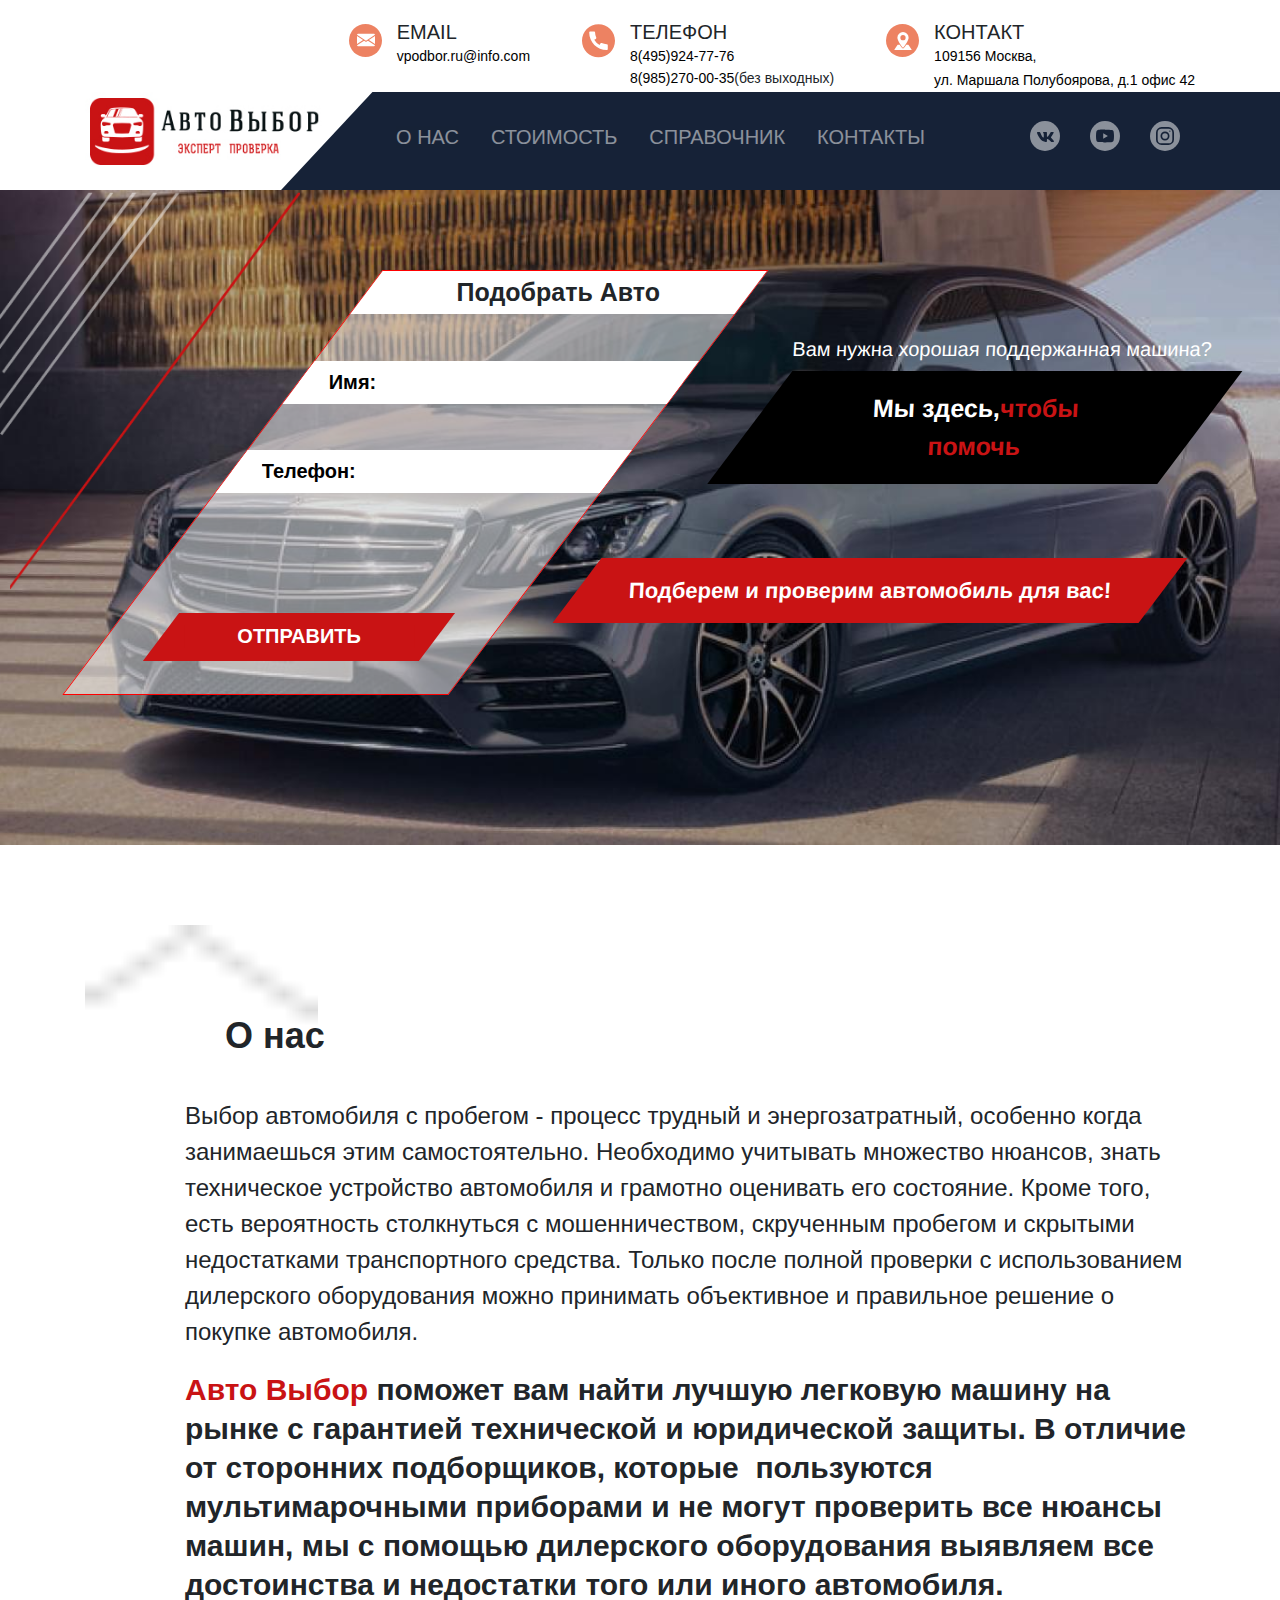
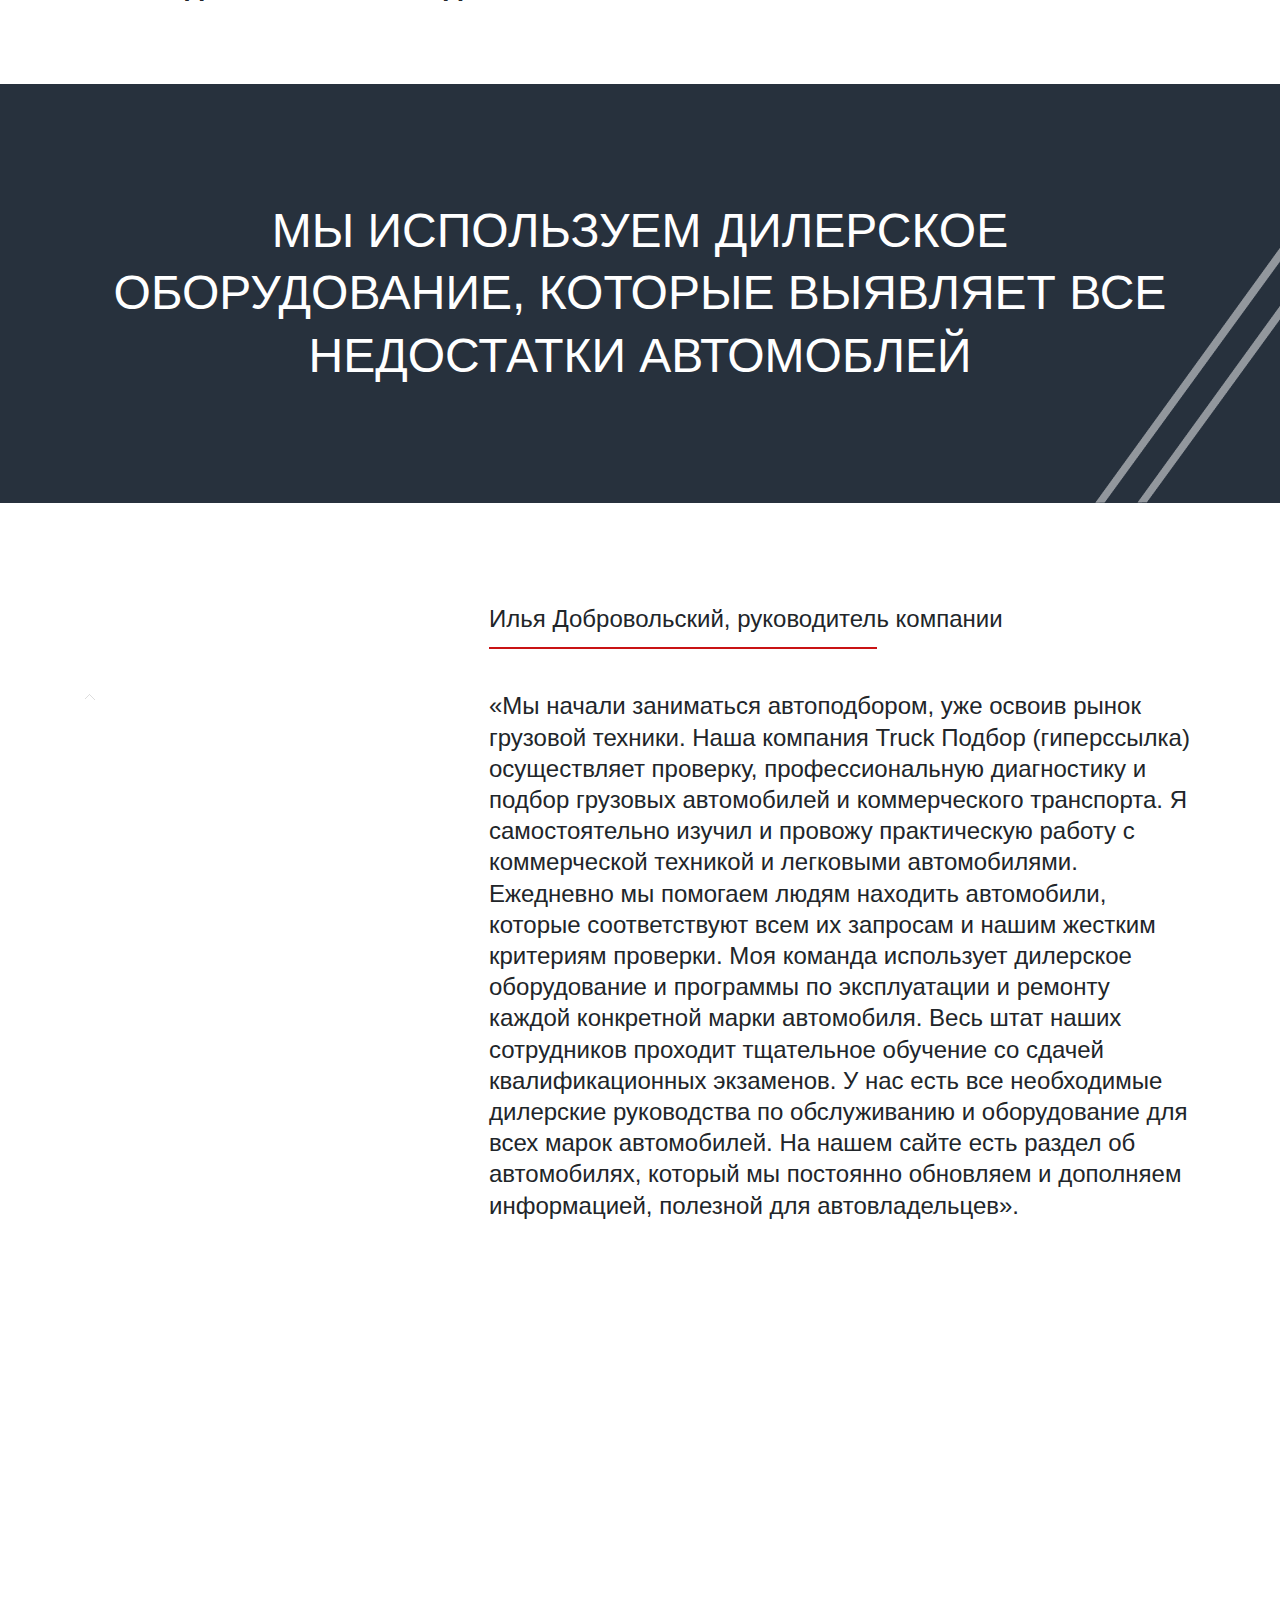
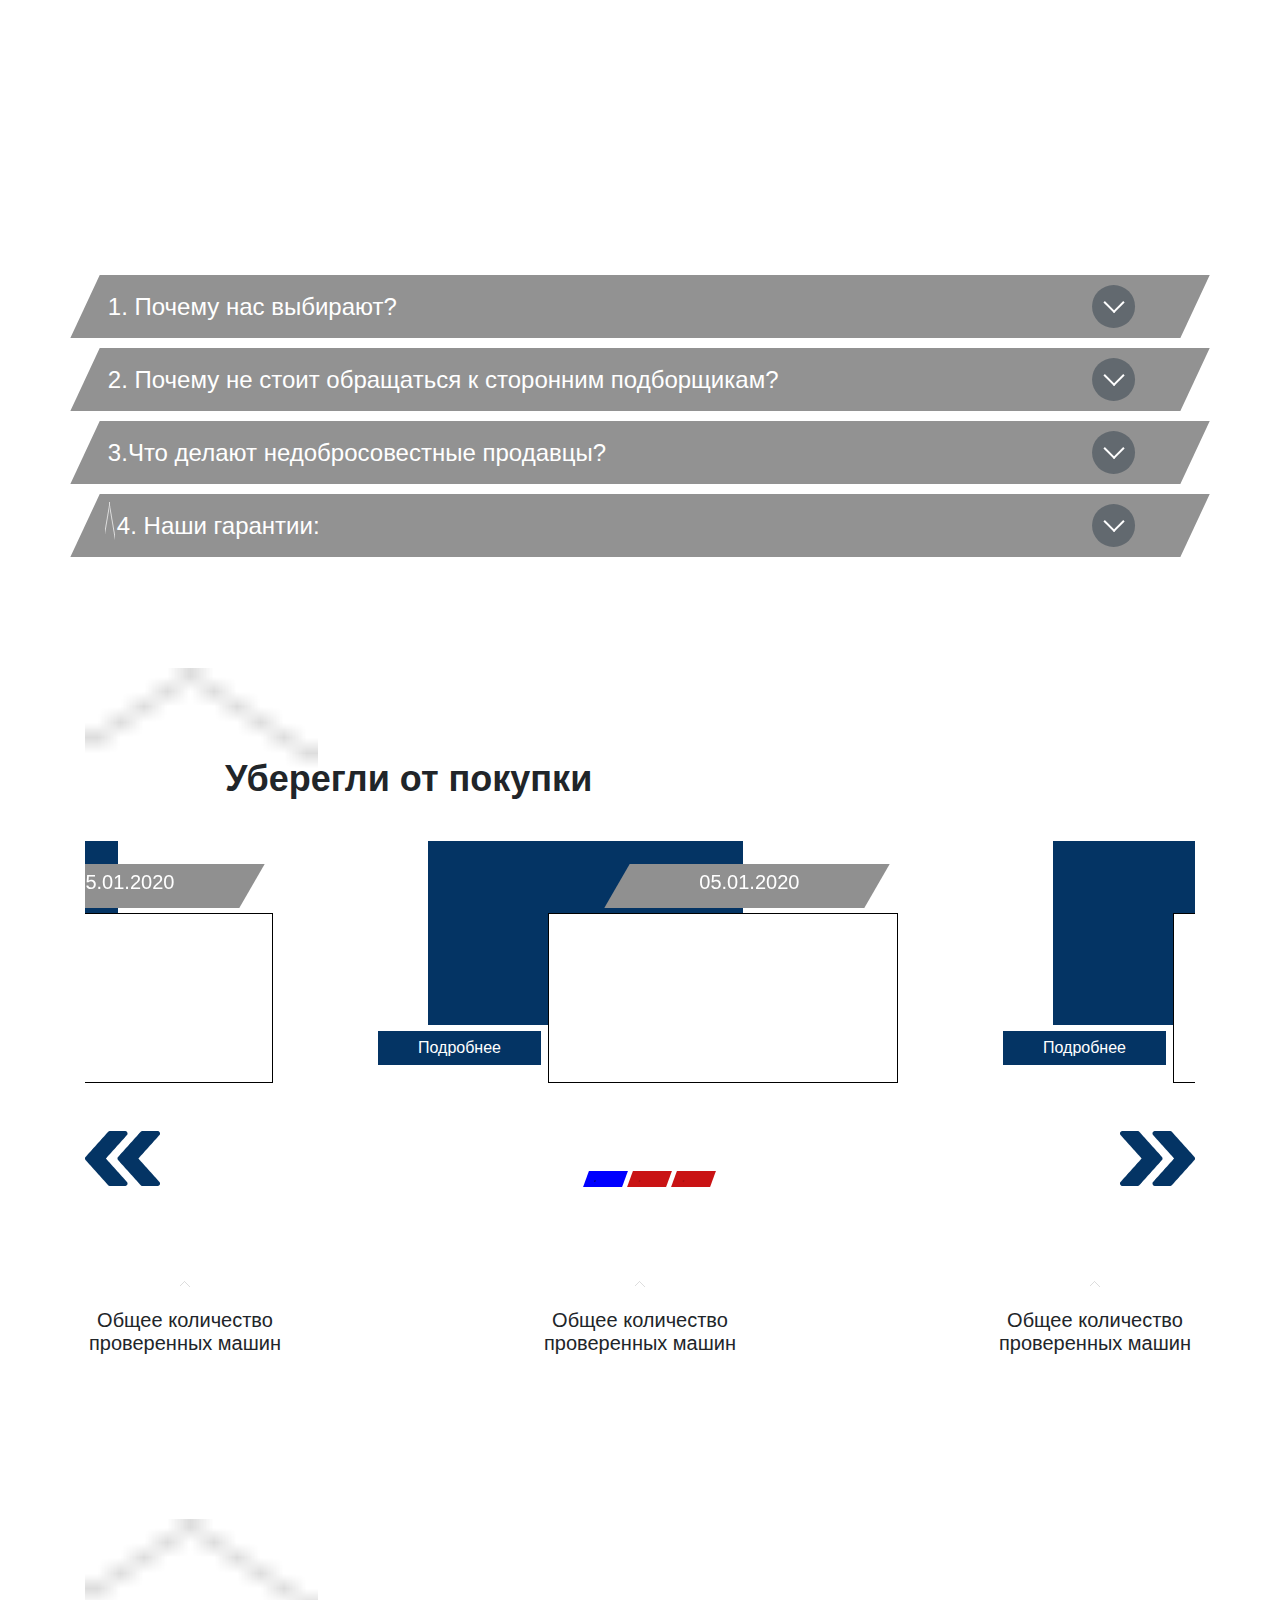
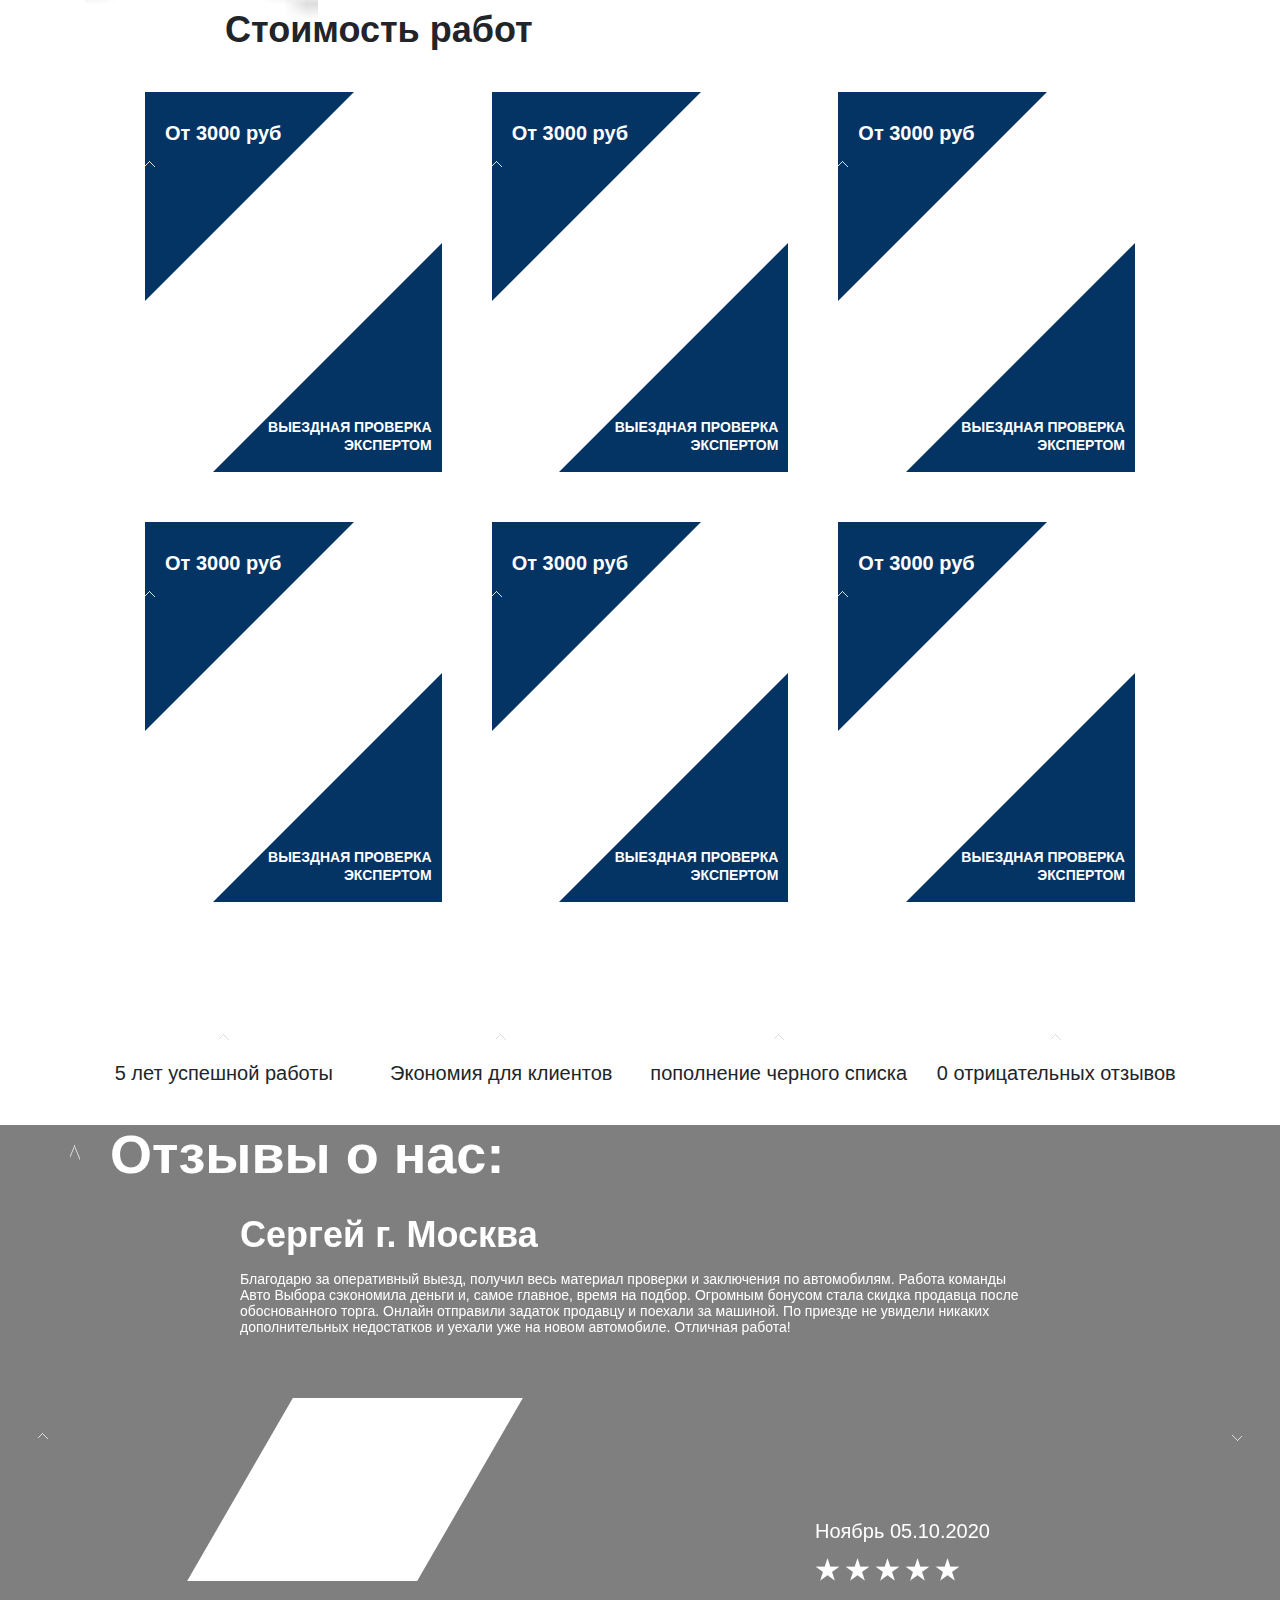
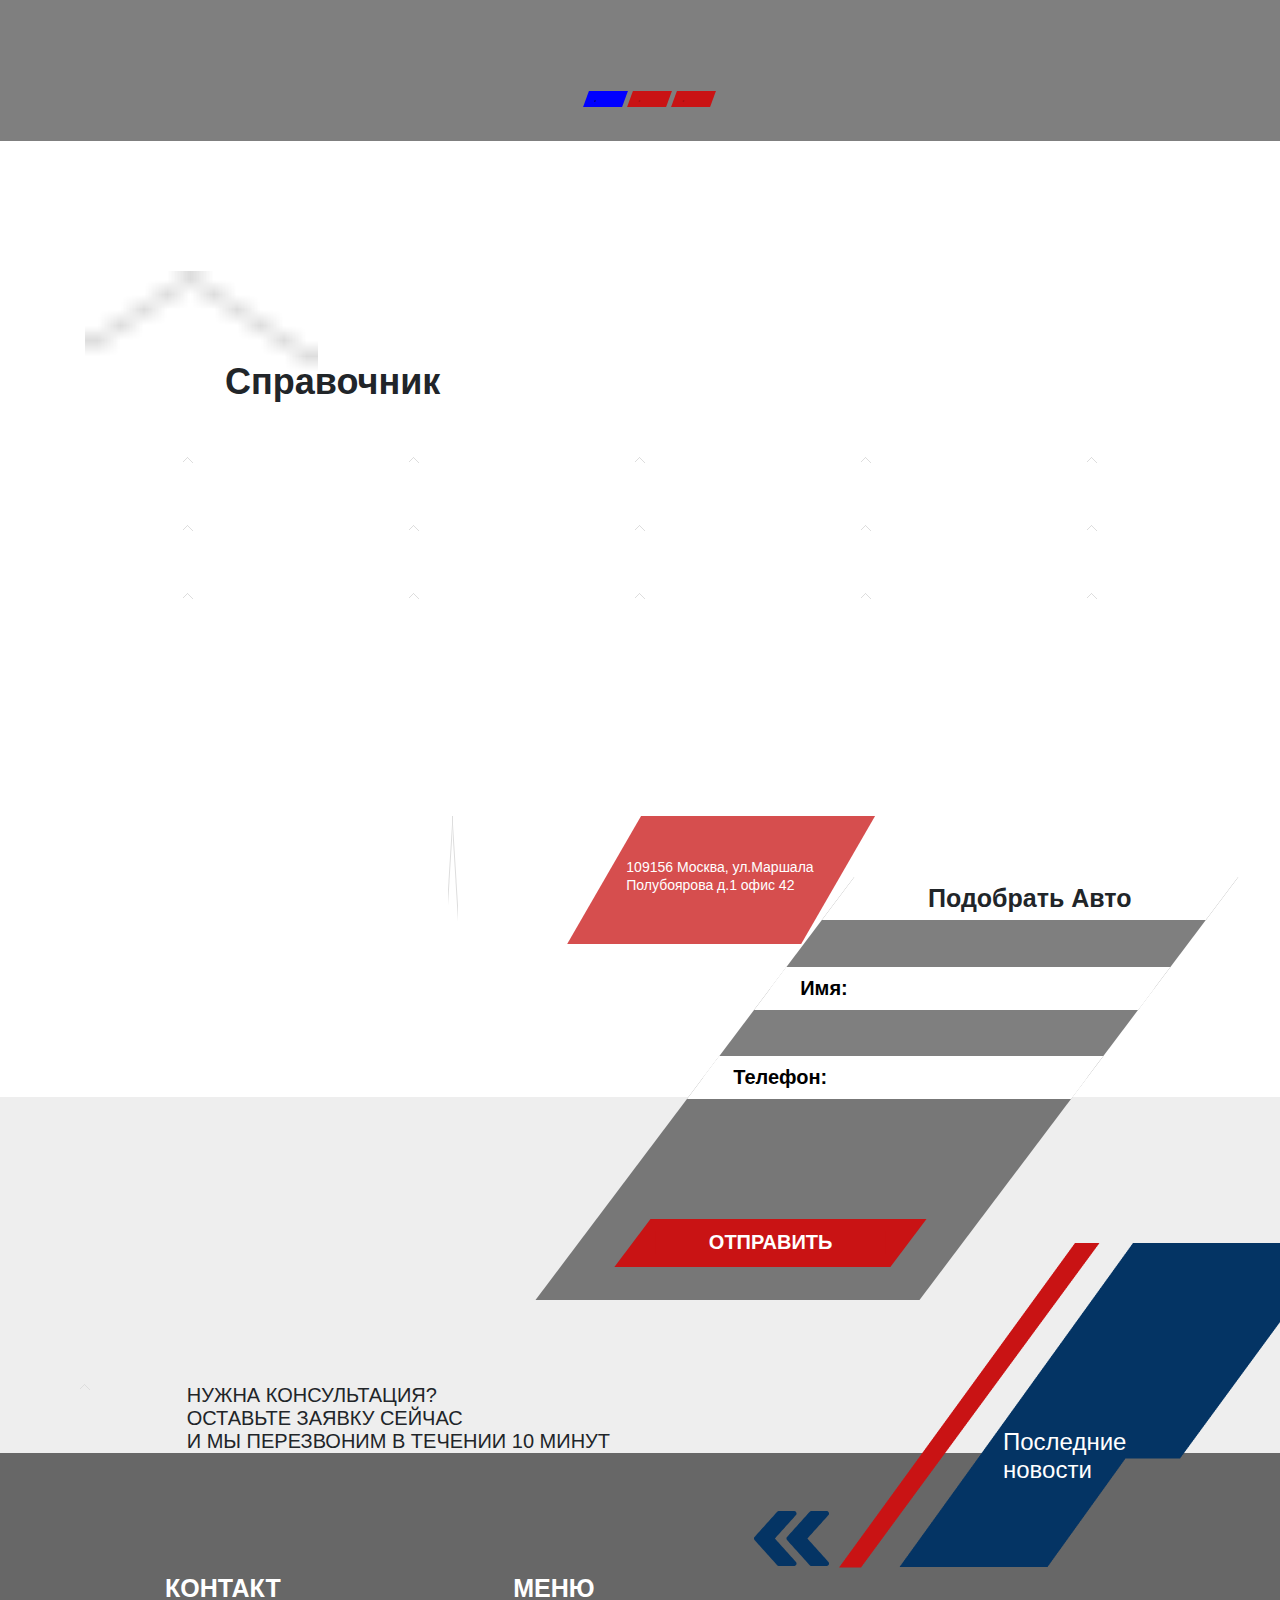
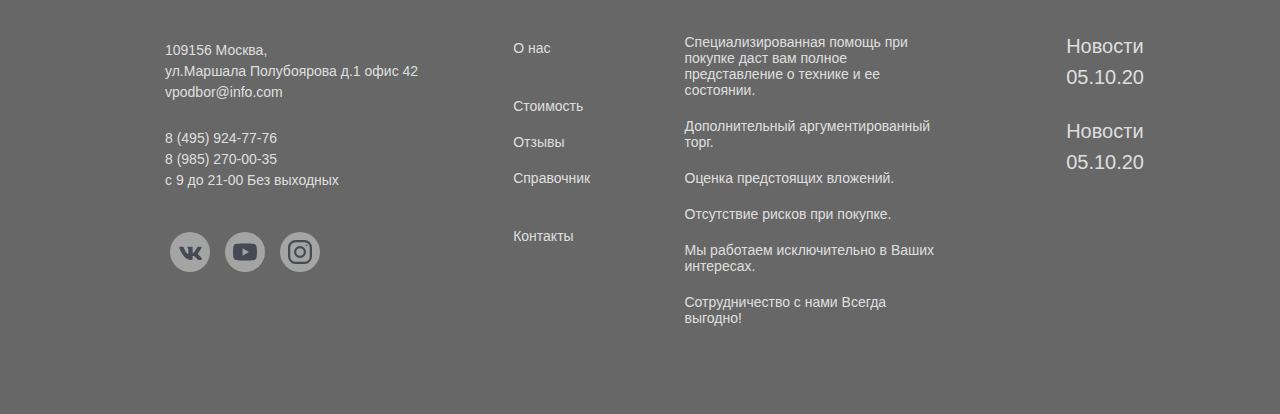
==== commit 0d0f5f53: "Add files via upload" ====
--- a/index.html
+++ b/index.html
@@ -1 +1 @@
-<!DOCTYPE html><html lang="ru"><head><meta charset="UTF-8"><meta name="viewport" content="width=device-width,initial-scale=1"><meta http-equiv="X-UA-Compatible" content="ie=edge"><meta name="theme-color" content="#111111"><title>Avtopodborrrrr</title><link rel="stylesheet" href="css/global.css"><link rel="stylesheet" href="css/vendor.css"><link rel="stylesheet" href="css/main.css"></head><body><header class="header"><div class="container"><nav class="nav-information"><div class="nav-block"><div class="contact"><div class="contact-img"><img src="./img/header-email.svg" alt=""></div><div><div class="contact-name">EMAIL</div><a class="contact-info" href="mailto:vpodbor.ru@info.com" target="_blank">vpodbor.ru@info.com</a></div></div><div class="contact"><div class="contact-img"><img src="./img/header-phone.svg" alt=""></div><div><div class="contact-name">ТЕЛЕФОН</div><a class="contact-info" href="tel:8(495)924-77-76">8(495)924-77-76</a><div class="contact-info"><a href="tel:8(985)270-00-35">8(985)270-00-35</a>(без выходных)</div></div></div><div class="contact"><div class="contact-img"><img src="./img/header-map.svg" alt=""></div><div><div class="contact-name">Контакт</div><a href="https://www.google.com/maps/place/%D1%83%D0%BB.+%D0%9C%D0%B0%D1%80%D1%88%D0%B0%D0%BB%D0%B0+%D0%9F%D0%BE%D0%BB%D1%83%D0%B1%D0%BE%D1%8F%D1%80%D0%BE%D0%B2%D0%B0,+1,+42,+%D0%9C%D0%BE%D1%81%D0%BA%D0%B2%D0%B0,+%D0%9C%D0%BE%D1%81%D0%BA%D0%BE%D0%B2%D1%81%D0%BA%D0%B0%D1%8F+%D0%BE%D0%B1%D0%BB.,+%D0%A0%D0%BE%D1%81%D1%81%D0%B8%D1%8F,+109156/@55.690711,37.8583843,17z/data=!3m1!4b1!4m5!3m4!1s0x414ab60faeaa63d1:0xf49b303473249a99!8m2!3d55.690708!4d37.860573" target="_blank" class="contact-info">109156 Москва,<br>ул. Маршала Полубоярова, д.1 офис 42</a></div></div></div></nav><div class="nav-information"><div class="sm-header"><a class="phone-sm" href="tel:8(495)924-77-76"><img src="./img/phone-header-sm.png" alt=""></a><div class="btn-burger"><div class="burger-line"></div><div class="burger-line"></div><div class="burger-line"></div></div></div><div class="bg-nav-information"></div><div class="bg-nav"></div><a href="/avtopodbor/" class="logo"><img src="./img/header-logo.png" alt=""></a><div class="header-nav"><div class="nav-site"><a href="/avtopodbor/" class="nav-item">О нас</a> <a href="/avtopodbor/price.html" class="nav-item">Стоимость</a> <a href="/avtopodbor/directory.html" class="nav-item">Справочник</a> <a href="/avtopodbor/contact.html" class="nav-item">Контакты</a></div><div class="nav-sotial-networks"><a href="#" class="sotial-item"><img src="./img/vk.svg" alt="vk"> </a><a href="#" class="sotial-item"><img src="./img/youtube.svg" alt="youtube"> </a><a href="#" class="sotial-item"><img src="./img/inst.svg" alt="instagram"></a></div></div></div></div></header><div class="header-main"><div class="header-bg lazyload" data-src="./img/header-bg.jpg" style="background-image: url('[data-uri]');"><div class="container"><div class="info-block text-center"><div class="info-item"><form class="header-form" action="url"><div class="block-title"><div class="form-title">Подобрать Авто</div></div><div class="form-text"><input class="form-name" placeholder="Имя:" type="text" required></div><div class="form-text form-text-mb"><input class="form-phone" placeholder="Телефон:" type="tel" required></div><div class="btn-form"><input class="form-btn" type="submit" value="Отправить"></div></form></div><div class="info-item skew"><div class="info-item-text"><div class="top">Вам нужна хорошая поддержанная машина?</div></div><div class="info-item-title"><div class="top">Мы здесь,<span>чтобы помочь</span></div></div><div class="info-item-subtitle"><div class="top">Подберем и проверим автомобиль для вас!</div></div></div></div></div></div><div class="header-form-sm"><div class="container"><form action="url"><div class="block-title-two">Подобрать Авто</div><input class="form-name-two" placeholder="Имя:" type="text" required> <input class="form-name-two" placeholder="Телефон:" type="tel" required><div class="btn-form-two"><input class="form-btn-two" type="submit" value="Отправить"></div></form></div></div></div><main><div class="container"><div class="about-us"><div class="title-img"><img class="lazyload" data-src="./img/title-img.png" src="[data-uri]" alt="title-img"><h1 class="about-us-title-text">О нас</h1></div><div class="about-us-text"><p>Выбор автомобиля с пробегом - процесс трудный и энергозатратный, особенно когда занимаешься этим самостоятельно. Необходимо учитывать множество нюансов, знать техническое устройство автомобиля и грамотно оценивать его состояние. Кроме того, есть вероятность столкнуться с мошенничеством, скрученным пробегом и скрытыми недостатками транспортного средства. Только после полной проверки с использованием дилерского оборудования можно принимать объективное и правильное решение о покупке автомобиля.</p><p><strong>Авто Выбор </strong>поможет вам найти лучшую легковую машину на рынке с гарантией технической и юридической защиты. В отличие от сторонних подборщиков, которые  пользуются мультимарочными приборами и не могут проверить все нюансы машин, мы с помощью дилерского оборудования выявляем все достоинства и недостатки того или иного автомобиля.</p></div></div></div><div class="him-info text-center"><div class="container"><div class="him-info-text">Мы используем дилерское оборудование, которые выявляет все недостатки автомоблей</div><div class="him-info-img"><img src="./img/him-info-lines.png" alt="img"></div></div></div><div class="container"><div class="portfolio"><div class="image-portfolio"><img class="lazyload" data-src="./img/portfolio-img.jpg" src="[data-uri]" alt="img"></div><div class="portfolio-info"><div class="portfolio-title">Илья Добровольский, руководитель компании</div><div class="portfolio-text"><p>«Мы начали заниматься автоподбором, уже освоив рынок грузовой техники. Наша компания Truck Подбор (гиперссылка) осуществляет проверку, профессиональную диагностику и подбор грузовых автомобилей и коммерческого транспорта. Я самостоятельно изучил и провожу практическую работу с коммерческой техникой и легковыми автомобилями. Ежедневно мы помогаем людям находить автомобили, которые соответствуют всем их запросам и нашим жестким критериям проверки. Моя команда использует дилерское оборудование и программы по эксплуатации и ремонту каждой конкретной марки автомобиля. Весь штат наших сотрудников проходит тщательное обучение со сдачей квалификационных экзаменов. У нас есть все необходимые дилерские руководства по обслуживанию и оборудование для всех марок автомобилей. На нашем сайте есть раздел об автомобилях, который мы постоянно обновляем и дополняем информацией, полезной для автовладельцев».</p></div></div></div></div><div class="bg-avto"><img class="lazyload" data-src="./img/bg-bmw.jpg" src="[data-uri]" alt="BMW"></div><div class="questions"><div class="container"><div class="questions-item"><div class="questions-head"><div class="questions-value"><img class="lazyload" data-src="./img/questions-img.png" src="[data-uri]" alt=""><h5>1. Почему нас выбирают?</h5></div><div class="questions-drop"><div class="arrow-drop"></div></div></div><div class="questions-main"><p class="questions-main-text">Мы следуем самым жестким критериям проверки коммерческой техники<br>Используем дилерское оборудование<br>Практический опыт работы с марками автомобилей<br>Осуществляем личный контроль за исполнением работы<br>Полное ведение клиентов и рекомендации по обслуживанию<br>Неограниченное количество проверок</p><div class="questions-main-img"><img class="lazyload" data-src="./img/questions-avto.png" src="[data-uri]" alt=""></div></div></div><div class="questions-item"><div class="questions-head"><div class="questions-value"><img class="lazyload" data-src="./img/questions-img.png" src="[data-uri]" alt=""><h5>2. Почему не стоит обращаться к сторонним подборщикам?</h5></div><div class="questions-drop"><div class="arrow-drop"></div></div></div><div class="questions-main"><p class="questions-main-text">Поверхностное знание устройства автомобиля<br>Мультимарочные сканеры поверхностного чтения<br>Работа с дилерами и перекупщиками<br>Потоковая обработка заказов<br>Проценты и заинтересованность в торге<br>Ограниченное количество просмотров<br>Поверхностная проверка (в основном по базам)<br>Выявление недостатков, только исходя из дилерской проверки салона</p><div class="questions-main-img"><img class="lazyload" data-src="./img/questions-tools.png" src="[data-uri]" alt=""></div></div></div><div class="questions-item"><div class="questions-head"><div class="questions-value"><img class="lazyload" data-src="./img/questions-img.png" src="[data-uri]" alt=""><h5>3.Что делают недобросовестные продавцы?</h5></div><div class="questions-drop"><div class="arrow-drop"></div></div></div><div class="questions-main"><p class="questions-main-text">Скрутка пробега<br>Восстановление после ДТП<br>Продажа техники с юридическими проблемами<br>Занижают недостатки и стоимость ремонта<br>Обман о выполненных ремонтах<br>Скрытие повреждений<br>Наводят товарный вид<br>Скрывают настоящий год выпуска<br>Дополнительные скрытые платежи и услуги</p><div class="questions-main-img"><img class="lazyload" data-src="./img/questions-dislike.png" src="[data-uri]" alt=""></div></div></div><div class="questions-item"><div class="questions-head"><div class="questions-value"><img class="lazyload" data-src="./img/questions-img.png" src="[data-uri]" alt=""><h5>4. Наши гарантии:</h5></div><div class="questions-drop"><div class="arrow-drop"></div></div></div><div class="questions-main"><p class="questions-main-text">Юридическая чистота на всех этапах сделки<br>Техническая гарантия с фиксацией всех текущих параметров<br>Полное ведение клиента 100% возврат денег</p><div class="questions-main-img"><img class="lazyload" data-src="./img/questions-ok.png" src="[data-uri]" alt=""></div></div></div></div></div><div class="save-clients"><div class="container"><div class="title-img"><img class="lazyload" data-src="./img/title-img.png" src="[data-uri]" alt="title-img"><h1 class="about-us-title-text">Уберегли от покупки</h1><div class="prev-save"></div></div><div class="save-block-slider"><div class="prev-save"><img src="./img/arrow-save.png" alt="img"></div><div class="next-save"><img src="./img/arrow-save.png" alt="img"></div><div class="save-slider"><div class="save-slider-block"><div class="save-item"><div class="img-save-back"></div><div class="details-save">Подробнее</div><div class="date-save"><h5>05.01.2020</h5></div><div class="img-save"></div></div></div><div class="save-slider-block"><div class="save-item"><div class="img-save-back"></div><div class="details-save">Подробнее</div><div class="date-save"><h5>05.01.2020</h5></div><div class="img-save"></div></div></div><div class="save-slider-block"><div class="save-item"><div class="img-save-back"></div><div class="details-save">Подробнее</div><div class="date-save"><h5>05.01.2020</h5></div><div class="img-save"></div></div></div></div></div></div></div><div class="progresss lazyload" data-src="./img/bg-progress.png" style="background-image: url(http://placehold.it/1200);"><div class="container"><div class="progress-block"><div class="progress-item"><img class="lazyload" data-src="./img/progress-avto.png" src="[data-uri]" alt=""><div>Общее количество проверенных машин</div></div><div class="progress-item"><img class="lazyload" data-src="./img/proggres-non-avto.png" src="[data-uri]" alt=""><div>Общее количество проверенных машин</div></div><div class="progress-item"><img class="lazyload" data-src="./img/progress-rec-avto.png" src="[data-uri]" alt=""><div>Общее количество проверенных машин</div></div></div></div></div><div class="price"><div class="container"><div class="title-img"><img class="lazyload" data-src="./img/title-img.png" src="[data-uri]" alt="title-img"><h1 class="about-us-title-text">Стоимость работ</h1></div><div class="price-block"><div class="price-item lazyload" data-src="./img/price-1.jpg" style="background-image: url(http://placehold.it/400);"><h4>От 3000 руб</h4><h5>ВЫЕЗДНАЯ ПРОВЕРКА ЭКСПЕРТОМ</h5><img class="price-lines-1" class="lazyload" data-src="./img/price-lines-left.png" src="[data-uri]" alt=""><div class="price-left-angle"></div><div class="price-right-angle"></div></div><div class="price-item lazyload" data-src="./img/price-2.jpg" style="background-image: url(http://placehold.it/400);"><h4>От 3000 руб</h4><h5>ВЫЕЗДНАЯ ПРОВЕРКА ЭКСПЕРТОМ</h5><img class="price-lines-1" class="lazyload" data-src="./img/price-lines-left.png" src="[data-uri]" alt=""><div class="price-left-angle"></div><div class="price-right-angle"></div></div><div class="price-item lazyload" data-src="./img/price-3.png" style="background-image: url(http://placehold.it/400);"><h4>От 3000 руб</h4><h5>ВЫЕЗДНАЯ ПРОВЕРКА ЭКСПЕРТОМ</h5><img class="price-lines-1" class="lazyload" data-src="./img/price-lines-left.png" src="[data-uri]" alt=""><div class="price-left-angle"></div><div class="price-right-angle"></div></div><div class="price-item lazyload" data-src="./img/price-4.png" style="background-image: url(http://placehold.it/400);"><h4>От 3000 руб</h4><h5>ВЫЕЗДНАЯ ПРОВЕРКА ЭКСПЕРТОМ</h5><img class="price-lines-1" class="lazyload" data-src="./img/price-lines-left.png" src="[data-uri]" alt=""><div class="price-left-angle"></div><div class="price-right-angle"></div></div><div class="price-item lazyload" data-src="./img/price-5.png" style="background-image: url(http://placehold.it/400);"><h4>От 3000 руб</h4><h5>ВЫЕЗДНАЯ ПРОВЕРКА ЭКСПЕРТОМ</h5><img class="price-lines-1" class="lazyload" data-src="./img/price-lines-left.png" src="[data-uri]" alt=""><div class="price-left-angle"></div><div class="price-right-angle"></div></div><div class="price-item lazyload" data-src="./img/price-6.png" style="background-image: url(http://placehold.it/400);"><h4>От 3000 руб</h4><h5>ВЫЕЗДНАЯ ПРОВЕРКА ЭКСПЕРТОМ</h5><img class="price-lines-1" class="lazyload" data-src="./img/price-lines-left.png" src="[data-uri]" alt=""><div class="price-left-angle"></div><div class="price-right-angle"></div></div></div></div></div><div class="advantages lazyload" data-src="./img/adv-bg.png" style="background-image: url(http://placehold.it/1200);"><div class="container"><div class="advantages-block"><div class="advantages-item"><img class="lazyload" data-src="./img/adv-1.png" src="[data-uri]" alt="img"><h5>5 лет успешной работы</h5></div><div class="advantages-item"><img class="lazyload" data-src="./img/adv-2.png" src="[data-uri]" alt="img"><h5>Экономия для клиентов</h5></div><div class="advantages-item"><img class="lazyload" data-src="./img/adv-3.png" src="[data-uri]" alt="img"><h5>пополнение черного списка</h5></div><div class="advantages-item"><img class="lazyload" data-src="./img/adv-4.png" src="[data-uri]" alt="img"><h5>0 отрицательных отзывов</h5></div></div></div></div><div class="reviews lazyload" data-src="./img/reviews-bg.jpg" style="background-image: url(http://placehold.it/1200);"><div class="reviews-bg"><div class="container"><div class="reviews-block"><div class="row reviews-head"><img class="lazyload" data-src="./img/reviews-icon.png" src="[data-uri]" alt="img"><h1>Отзывы о нас:</h1></div><div class="prev-save-reviews"><img class="lazyload" data-src="./img/arrow-reviews.png" src="[data-uri]" alt="img"></div><div class="next-save-reviews"><img class="lazyload" data-src="./img/arrow-reviews.png" src="[data-uri]" alt="img"></div><div class="reviews-slider"><div class="reviews-item"><div class="slider-reviews-block"><h3>Сергей г. Москва</h3><p>Благодарю за оперативный выезд, получил весь материал проверки и заключения по автомобилям. Работа команды Авто Выбора сэкономила деньги и, самое главное, время на подбор. Огромным бонусом стала скидка продавца после обоснованного торга. Онлайн отправили задаток продавцу и поехали за машиной. По приезде не увидели никаких дополнительных недостатков и уехали уже на новом автомобиле. Отличная работа!</p><div class="reviews-item-main"><div class="reviews-photo"><img src="#" alt=""></div><div class="reviews-info"><div class="reviews-date">Ноябрь 05.10.2020</div><ul class="reviews-star"><li><img src="./img/reviews-star.png" alt="img"></li><li><img src="./img/reviews-star.png" alt="img"></li><li><img src="./img/reviews-star.png" alt="img"></li><li><img src="./img/reviews-star.png" alt="img"></li><li><img src="./img/reviews-star.png" alt="img"></li></ul></div></div></div></div><div class="reviews-item"><div class="slider-reviews-block"><h3>Сергей г. Москва</h3><p>Благодарю за оперативный выезд, получил весь материал проверки и заключения по автомобилям. Работа команды Авто Выбора сэкономила деньги и, самое главное, время на подбор. Огромным бонусом стала скидка продавца после обоснованного торга. Онлайн отправили задаток продавцу и поехали за машиной. По приезде не увидели никаких дополнительных недостатков и уехали уже на новом автомобиле. Отличная работа!</p><div class="reviews-item-main"><div class="reviews-photo"><img src="#" alt=""></div><div class="reviews-info"><div class="reviews-date">Ноябрь 05.10.2020</div><ul class="reviews-star"><li><img src="./img/reviews-star.png" alt="img"></li><li><img src="./img/reviews-star.png" alt="img"></li><li><img src="./img/reviews-star.png" alt="img"></li><li><img src="./img/reviews-star.png" alt="img"></li><li><img src="./img/reviews-star.png" alt="img"></li></ul></div></div></div></div><div class="reviews-item"><div class="slider-reviews-block"><h3>Сергей г. Москва</h3><p>Благодарю за оперативный выезд, получил весь материал проверки и заключения по автомобилям. Работа команды Авто Выбора сэкономила деньги и, самое главное, время на подбор. Огромным бонусом стала скидка продавца после обоснованного торга. Онлайн отправили задаток продавцу и поехали за машиной. По приезде не увидели никаких дополнительных недостатков и уехали уже на новом автомобиле. Отличная работа!</p><div class="reviews-item-main"><div class="reviews-photo"><img src="#" alt=""></div><div class="reviews-info"><div class="reviews-date">Ноябрь 05.10.2020</div><ul class="reviews-star"><li><img src="./img/reviews-star.png" alt="img"></li><li><img src="./img/reviews-star.png" alt="img"></li><li><img src="./img/reviews-star.png" alt="img"></li><li><img src="./img/reviews-star.png" alt="img"></li><li><img src="./img/reviews-star.png" alt="img"></li></ul></div></div></div></div></div></div></div></div></div><div class="directory"><div class="container"><div class="title-img"><img class="lazyload" data-src="./img/title-img.png" src="[data-uri]" alt="title-img"><h1 class="about-us-title-text">Справочник</h1></div><div class="directory-block"><div class="directory-item"><img class="lazyload" src="[data-uri]" data-src="./img/directory/item-1.png" alt=""></div><div class="directory-item"><img class="lazyload" src="[data-uri]" data-src="./img/directory/item-2.png" alt=""></div><div class="directory-item"><img class="lazyload" src="[data-uri]" data-src="./img/directory/item-4.png" alt=""></div><div class="directory-item"><img class="lazyload" src="[data-uri]" data-src="./img/directory/item-5.png" alt=""></div><div class="directory-item"><img class="lazyload" src="[data-uri]" data-src="./img/directory/item-3.png" alt=""></div><div class="directory-item"><img class="lazyload" src="[data-uri]" data-src="./img/directory/item-6.png" alt=""></div><div class="directory-item"><img class="lazyload" src="[data-uri]" data-src="./img/directory/item-7.png" alt=""></div><div class="directory-item"><img class="lazyload" src="[data-uri]" data-src="./img/directory/item-8.png" alt=""></div><div class="directory-item"><img class="lazyload" src="[data-uri]" data-src="./img/directory/item-9.png" alt=""></div><div class="directory-item"><img class="lazyload" src="[data-uri]" data-src="./img/directory/item-10.png" alt=""></div><div class="directory-item"><img class="lazyload" src="[data-uri]" data-src="./img/directory/item-11.png" alt=""></div><div class="directory-item"><img class="lazyload" src="[data-uri]" data-src="./img/directory/item-12.png" alt=""></div><div class="directory-item"><img class="lazyload" src="[data-uri]" data-src="./img/directory/item-13.png" alt=""></div><div class="directory-item"><img class="lazyload" src="[data-uri]" data-src="./img/directory/item-14.png" alt=""></div><div class="directory-item"><img class="lazyload" src="[data-uri]" data-src="./img/directory/item-15.png" alt=""></div></div></div></div><div class="map"><div class="map-block-first lazyload" data-src="./img/map-bg.jpg" style="background-image: url(http://placehold.it/1200);"><div class="map-marker"><img class="lazyload" data-src="./img/map-marker.png" src="[data-uri]" alt="marker"><div class="map-text"><h5>109156 Москва, ул.Маршала Полубоярова д.1 офис 42</h5></div></div></div><div class="map-block-second"><div class="map-block-second-woman"><div><img class="lazyload" data-src="./img/map-woman.png" src="[data-uri]" alt=""></div><div class="map-second-text">Нужна консультация?<br>ОСТАВЬТЕ ЗАЯВКУ СЕЙЧАС<br>И МЫ ПЕРЕЗВОНИМ В ТЕЧЕНИИ 10 МИНУТ</div></div><div class="info-block text-center"><div class="info-item"><form class="header-form" action="url"><div class="block-title"><div class="form-title">Подобрать Авто</div></div><div class="form-text"><input class="form-name" placeholder="Имя:" type="text" required></div><div class="form-text form-text-mb"><input class="form-phone" placeholder="Телефон:" type="tel" required></div><div class="btn-form"><input class="form-btn" type="submit" value="Отправить"></div></form></div></div></div><div class="container sm-news-map"><div class="title-img"><img class="lazyload" data-src="./img/title-img.png" src="[data-uri]" alt="title-img"><h1 class="about-us-title-text">Последние новости</h1></div><div class="footer-news"><div class="footer-news-item"><div class="footer-news-img"><a href="#"><img src="http://placehold.it/122x89" alt=""></a></div><div class="news-text"><h5>Новости</h5><div class="news-data">05.10.20</div></div></div><div class="footer-news-item"><div class="footer-news-img"><a href="#"><img src="http://placehold.it/122x89" alt=""></a></div><div class="news-text"><h5>Новости</h5><div class="news-data">05.10.20</div></div></div><div class="footer-news-item"></div></div></div></div></main><footer class="footer"><div class="news-header"><div class="news-img"><img src="./img/img-news.png" alt=""></div><h1 class="news-header-text">Последние новости</h1></div><div class="container"><div class="contact-menu"><div class="footer-contact"><h3>Контакт</h3><div class="contact-adress">109156 Москва,<br>ул.Маршала Полубоярова д.1 офис 42<br><a href="mailto:vpodbor@info.com">vpodbor@info.com</a></div><div class="contact-adress"><a href="tel:8(495)924-77-76">8 (495) 924-77-76</a><br><a href="tel:8(985)270-00-35">8 (985) 270-00-35</a><p>с 9 до 21-00 Без выходных</p></div><div class="sotial-networks"><a href="#" class="sotial-item"><img src="./img/vk.svg" alt="img"> </a><a href="#" class="sotial-item"><img src="./img/youtube.svg" alt="img"> </a><a href="#" class="sotial-item"><img src="./img/inst.svg" alt="img"></a></div></div><div class="footer-menu"><h2>Меню</h2><ul><li class="footer-nav"><a href="/avtopodbor/">О нас</a></li><li class="footer-nav"><a href="/avtopodbor/price.html">Стоимость</a></li><li class="footer-nav"><a href="#">Отзывы</a></li><li class="footer-nav"><a href="/avtopodbor/directory.html">Справочник</a></li><li class="footer-nav"><a href="/avtopodbor/contact.html">Контакты</a></li></ul></div></div><div class="footer-info"><div class="footer-info-block"><ul><li class="footer-info-text">Специализированная помощь при покупке даст вам полное представление о технике и ее состоянии.</li><li class="footer-info-text">Дополнительный аргументированный торг.</li><li class="footer-info-text">Оценка предстоящих вложений.</li><li class="footer-info-text">Отсутствие рисков при покупке.</li><li class="footer-info-text">Мы работаем исключительно в Ваших интересах.</li><li class="footer-info-text">Сотрудничество с нами Всегда выгодно!</li></ul></div><div class="footer-news"><div class="footer-news-item"><div class="footer-news-img"><a href="#"><img src="http://placehold.it/122x89" alt=""></a></div><div class="news-text"><h5>Новости</h5><div class="news-data">05.10.20</div></div></div><div class="footer-news-item"><div class="footer-news-img"><a href="#"><img src="http://placehold.it/122x89" alt=""></a></div><div class="news-text"><h5>Новости</h5><div class="news-data">05.10.20</div></div></div><div class="footer-news-item"></div></div></div></div></footer><div class="gotop__wrap"><div class="gotop"><span></span></div></div><div class="nav-sm-phone" data-close="true"><div class="exit"><img data-close="true" src="./img/exit-sm-header.png" alt=""></div><ul><li class="nav-sm"><a href="/avtopodbor/app/">О нас</a></li><li class="nav-sm"><a href="/avtopodbor/app/price.html">Стоимость</a></li><li class="nav-sm"><a href="/avtopodbor/app/directory.html">Справочник</a></li><li class="nav-sm"><a href="/avtopodbor/app/contact.html">Контакты</a></li></ul><div class="networks-sm"><a href="#"><img src="./img/vk.svg" alt=""></a><a href="#"><img src="./img/youtube.svg" alt=""></a><a href="#"><img src="./img/inst.svg" alt=""></a></div></div><script src="js/vendor.js"></script><script src="js/main.js"></script></body></html>+<!DOCTYPE html><html lang="ru"><head><meta charset="UTF-8"><meta name="viewport" content="width=device-width,initial-scale=1"><meta http-equiv="X-UA-Compatible" content="ie=edge"><meta name="theme-color" content="#111111"><title>Avtopodbor</title><link rel="stylesheet" href="css/global.css"><link rel="stylesheet" href="css/vendor.css"><link rel="stylesheet" href="css/main.css"></head><body><header class="header"><div class="container"><nav class="nav-information"><div class="nav-block"><div class="contact"><div class="contact-img"><img src="./img/header-email.svg" alt=""></div><div><div class="contact-name">EMAIL</div><a class="contact-info" href="mailto:vpodbor.ru@info.com" target="_blank">vpodbor.ru@info.com</a></div></div><div class="contact"><div class="contact-img"><img src="./img/header-phone.svg" alt=""></div><div><div class="contact-name">ТЕЛЕФОН</div><a class="contact-info" href="tel:8(495)924-77-76">8(495)924-77-76</a><div class="contact-info"><a href="tel:8(985)270-00-35">8(985)270-00-35</a>(без выходных)</div></div></div><div class="contact"><div class="contact-img"><img src="./img/header-map.svg" alt=""></div><div><div class="contact-name">Контакт</div><a href="https://www.google.com/maps/place/%D1%83%D0%BB.+%D0%9C%D0%B0%D1%80%D1%88%D0%B0%D0%BB%D0%B0+%D0%9F%D0%BE%D0%BB%D1%83%D0%B1%D0%BE%D1%8F%D1%80%D0%BE%D0%B2%D0%B0,+1,+42,+%D0%9C%D0%BE%D1%81%D0%BA%D0%B2%D0%B0,+%D0%9C%D0%BE%D1%81%D0%BA%D0%BE%D0%B2%D1%81%D0%BA%D0%B0%D1%8F+%D0%BE%D0%B1%D0%BB.,+%D0%A0%D0%BE%D1%81%D1%81%D0%B8%D1%8F,+109156/@55.690711,37.8583843,17z/data=!3m1!4b1!4m5!3m4!1s0x414ab60faeaa63d1:0xf49b303473249a99!8m2!3d55.690708!4d37.860573" target="_blank" class="contact-info">109156 Москва,<br>ул. Маршала Полубоярова, д.1 офис 42</a></div></div></div></nav><div class="nav-information"><div class="sm-header"><a class="phone-sm" href="tel:8(495)924-77-76"><img src="./img/phone-header-sm.png" alt=""></a><div class="btn-burger"><div class="burger-line"></div><div class="burger-line"></div><div class="burger-line"></div></div></div><div class="bg-nav-information"></div><div class="bg-nav"></div><a href="/avtopodbor/app/" class="logo"><img src="./img/header-logo.png" alt=""></a><div class="header-nav"><div class="nav-site"><a href="/avtopodbor/app/" class="nav-item">О нас</a> <a href="/avtopodbor/app/price.html" class="nav-item">Стоимость</a> <a href="/avtopodbor/app/directory.html" class="nav-item">Справочник</a> <a href="/avtopodbor/app/contact.html" class="nav-item">Контакты</a></div><div class="nav-sotial-networks"><a href="#" class="sotial-item"><img src="./img/vk.svg" alt="vk"> </a><a href="#" class="sotial-item"><img src="./img/youtube.svg" alt="youtube"> </a><a href="#" class="sotial-item"><img src="./img/inst.svg" alt="instagram"></a></div></div></div></div></header><div class="header-main"><div class="header-bg lazyload" data-src="./img/header-bg.jpg" style="background-image: url('[data-uri]');"><div class="container"><div class="info-block text-center"><div class="info-item"><form class="header-form" action="url"><div class="block-title"><div class="form-title">Подобрать Авто</div></div><div class="form-text"><input class="form-name" placeholder="Имя:" type="text" required></div><div class="form-text form-text-mb"><input class="form-phone" placeholder="Телефон:" type="tel" required></div><div class="btn-form"><input class="form-btn" type="submit" value="Отправить"></div></form></div><div class="info-item skew"><div class="info-item-text"><div class="top">Вам нужна хорошая поддержанная машина?</div></div><div class="info-item-title"><div class="top">Мы здесь,<span>чтобы помочь</span></div></div><div class="info-item-subtitle"><div class="top">Подберем и проверим автомобиль для вас!</div></div></div></div></div></div><div class="header-form-sm"><div class="container"><form action="url"><div class="block-title-two">Подобрать Авто</div><input class="form-name-two" placeholder="Имя:" type="text" required> <input class="form-name-two" placeholder="Телефон:" type="tel" required><div class="btn-form-two"><input class="form-btn-two" type="submit" value="Отправить"></div></form></div></div></div><main><div class="container"><div class="about-us"><div class="title-img"><img class="lazyload" data-src="./img/title-img.png" src="[data-uri]" alt="title-img"><h1 class="about-us-title-text">О нас</h1></div><div class="about-us-text"><p>Выбор автомобиля с пробегом - процесс трудный и энергозатратный, особенно когда занимаешься этим самостоятельно. Необходимо учитывать множество нюансов, знать техническое устройство автомобиля и грамотно оценивать его состояние. Кроме того, есть вероятность столкнуться с мошенничеством, скрученным пробегом и скрытыми недостатками транспортного средства. Только после полной проверки с использованием дилерского оборудования можно принимать объективное и правильное решение о покупке автомобиля.</p><p><strong>Авто Выбор </strong>поможет вам найти лучшую легковую машину на рынке с гарантией технической и юридической защиты. В отличие от сторонних подборщиков, которые  пользуются мультимарочными приборами и не могут проверить все нюансы машин, мы с помощью дилерского оборудования выявляем все достоинства и недостатки того или иного автомобиля.</p></div></div></div><div class="him-info text-center"><div class="container"><div class="him-info-text">Мы используем дилерское оборудование, которые выявляет все недостатки автомоблей</div><div class="him-info-img"><img src="./img/him-info-lines.png" alt="img"></div></div></div><div class="container"><div class="portfolio"><div class="image-portfolio"><img class="lazyload" data-src="./img/portfolio-img.jpg" src="[data-uri]" alt="img"></div><div class="portfolio-info"><div class="portfolio-title">Илья Добровольский, руководитель компании</div><div class="portfolio-text"><p>«Мы начали заниматься автоподбором, уже освоив рынок грузовой техники. Наша компания Truck Подбор (гиперссылка) осуществляет проверку, профессиональную диагностику и подбор грузовых автомобилей и коммерческого транспорта. Я самостоятельно изучил и провожу практическую работу с коммерческой техникой и легковыми автомобилями. Ежедневно мы помогаем людям находить автомобили, которые соответствуют всем их запросам и нашим жестким критериям проверки. Моя команда использует дилерское оборудование и программы по эксплуатации и ремонту каждой конкретной марки автомобиля. Весь штат наших сотрудников проходит тщательное обучение со сдачей квалификационных экзаменов. У нас есть все необходимые дилерские руководства по обслуживанию и оборудование для всех марок автомобилей. На нашем сайте есть раздел об автомобилях, который мы постоянно обновляем и дополняем информацией, полезной для автовладельцев».</p></div></div></div></div><div class="bg-avto"><img class="lazyload" data-src="./img/bg-bmw.jpg" src="[data-uri]" alt="BMW"></div><div class="questions"><div class="container"><div class="questions-item"><div class="questions-head"><div class="questions-value"><img class="lazyload" data-src="./img/questions-img.png" src="[data-uri]" alt=""><h5>1. Почему нас выбирают?</h5></div><div class="questions-drop"><div class="arrow-drop"></div></div></div><div class="questions-main"><p class="questions-main-text">Мы следуем самым жестким критериям проверки коммерческой техники<br>Используем дилерское оборудование<br>Практический опыт работы с марками автомобилей<br>Осуществляем личный контроль за исполнением работы<br>Полное ведение клиентов и рекомендации по обслуживанию<br>Неограниченное количество проверок</p><div class="questions-main-img"><img class="lazyload" data-src="./img/questions-avto.png" src="[data-uri]" alt=""></div></div></div><div class="questions-item"><div class="questions-head"><div class="questions-value"><img class="lazyload" data-src="./img/questions-img.png" src="[data-uri]" alt=""><h5>2. Почему не стоит обращаться к сторонним подборщикам?</h5></div><div class="questions-drop"><div class="arrow-drop"></div></div></div><div class="questions-main"><p class="questions-main-text">Поверхностное знание устройства автомобиля<br>Мультимарочные сканеры поверхностного чтения<br>Работа с дилерами и перекупщиками<br>Потоковая обработка заказов<br>Проценты и заинтересованность в торге<br>Ограниченное количество просмотров<br>Поверхностная проверка (в основном по базам)<br>Выявление недостатков, только исходя из дилерской проверки салона</p><div class="questions-main-img"><img class="lazyload" data-src="./img/questions-tools.png" src="[data-uri]" alt=""></div></div></div><div class="questions-item"><div class="questions-head"><div class="questions-value"><img class="lazyload" data-src="./img/questions-img.png" src="[data-uri]" alt=""><h5>3.Что делают недобросовестные продавцы?</h5></div><div class="questions-drop"><div class="arrow-drop"></div></div></div><div class="questions-main"><p class="questions-main-text">Скрутка пробега<br>Восстановление после ДТП<br>Продажа техники с юридическими проблемами<br>Занижают недостатки и стоимость ремонта<br>Обман о выполненных ремонтах<br>Скрытие повреждений<br>Наводят товарный вид<br>Скрывают настоящий год выпуска<br>Дополнительные скрытые платежи и услуги</p><div class="questions-main-img"><img class="lazyload" data-src="./img/questions-dislike.png" src="[data-uri]" alt=""></div></div></div><div class="questions-item"><div class="questions-head"><div class="questions-value"><img class="lazyload" data-src="./img/questions-img.png" src="[data-uri]" alt=""><h5>4. Наши гарантии:</h5></div><div class="questions-drop"><div class="arrow-drop"></div></div></div><div class="questions-main"><p class="questions-main-text">Юридическая чистота на всех этапах сделки<br>Техническая гарантия с фиксацией всех текущих параметров<br>Полное ведение клиента 100% возврат денег</p><div class="questions-main-img"><img class="lazyload" data-src="./img/questions-ok.png" src="[data-uri]" alt=""></div></div></div></div></div><div class="save-clients"><div class="container"><div class="title-img"><img class="lazyload" data-src="./img/title-img.png" src="[data-uri]" alt="title-img"><h1 class="about-us-title-text">Уберегли от покупки</h1><div class="prev-save"></div></div><div class="save-block-slider"><div class="prev-save"><img src="./img/arrow-save.png" alt="img"></div><div class="next-save"><img src="./img/arrow-save.png" alt="img"></div><div class="save-slider"><div class="save-slider-block"><div class="save-item"><div class="img-save-back"></div><div class="details-save">Подробнее</div><div class="date-save"><h5>05.01.2020</h5></div><div class="img-save"></div></div></div><div class="save-slider-block"><div class="save-item"><div class="img-save-back"></div><div class="details-save">Подробнее</div><div class="date-save"><h5>05.01.2020</h5></div><div class="img-save"></div></div></div><div class="save-slider-block"><div class="save-item"><div class="img-save-back"></div><div class="details-save">Подробнее</div><div class="date-save"><h5>05.01.2020</h5></div><div class="img-save"></div></div></div></div></div></div></div><div class="progresss lazyload" data-src="./img/bg-progress.png" style="background-image: url(http://placehold.it/1200);"><div class="container"><div class="progress-block"><div class="progress-item"><img class="lazyload" data-src="./img/progress-avto.png" src="[data-uri]" alt=""><div>Общее количество проверенных машин</div></div><div class="progress-item"><img class="lazyload" data-src="./img/proggres-non-avto.png" src="[data-uri]" alt=""><div>Общее количество проверенных машин</div></div><div class="progress-item"><img class="lazyload" data-src="./img/progress-rec-avto.png" src="[data-uri]" alt=""><div>Общее количество проверенных машин</div></div></div></div></div><div class="price"><div class="container"><div class="title-img"><img class="lazyload" data-src="./img/title-img.png" src="[data-uri]" alt="title-img"><h1 class="about-us-title-text">Стоимость работ</h1></div><div class="price-block"><div class="price-item lazyload" data-src="./img/price-1.jpg" style="background-image: url(http://placehold.it/400);"><h4>От 3000 руб</h4><h5>ВЫЕЗДНАЯ ПРОВЕРКА ЭКСПЕРТОМ</h5><img class="price-lines-1" class="lazyload" data-src="./img/price-lines-left.png" src="[data-uri]" alt=""><div class="price-left-angle"></div><div class="price-right-angle"></div></div><div class="price-item lazyload" data-src="./img/price-2.jpg" style="background-image: url(http://placehold.it/400);"><h4>От 3000 руб</h4><h5>ВЫЕЗДНАЯ ПРОВЕРКА ЭКСПЕРТОМ</h5><img class="price-lines-1" class="lazyload" data-src="./img/price-lines-left.png" src="[data-uri]" alt=""><div class="price-left-angle"></div><div class="price-right-angle"></div></div><div class="price-item lazyload" data-src="./img/price-3.png" style="background-image: url(http://placehold.it/400);"><h4>От 3000 руб</h4><h5>ВЫЕЗДНАЯ ПРОВЕРКА ЭКСПЕРТОМ</h5><img class="price-lines-1" class="lazyload" data-src="./img/price-lines-left.png" src="[data-uri]" alt=""><div class="price-left-angle"></div><div class="price-right-angle"></div></div><div class="price-item lazyload" data-src="./img/price-4.png" style="background-image: url(http://placehold.it/400);"><h4>От 3000 руб</h4><h5>ВЫЕЗДНАЯ ПРОВЕРКА ЭКСПЕРТОМ</h5><img class="price-lines-1" class="lazyload" data-src="./img/price-lines-left.png" src="[data-uri]" alt=""><div class="price-left-angle"></div><div class="price-right-angle"></div></div><div class="price-item lazyload" data-src="./img/price-5.png" style="background-image: url(http://placehold.it/400);"><h4>От 3000 руб</h4><h5>ВЫЕЗДНАЯ ПРОВЕРКА ЭКСПЕРТОМ</h5><img class="price-lines-1" class="lazyload" data-src="./img/price-lines-left.png" src="[data-uri]" alt=""><div class="price-left-angle"></div><div class="price-right-angle"></div></div><div class="price-item lazyload" data-src="./img/price-6.png" style="background-image: url(http://placehold.it/400);"><h4>От 3000 руб</h4><h5>ВЫЕЗДНАЯ ПРОВЕРКА ЭКСПЕРТОМ</h5><img class="price-lines-1" class="lazyload" data-src="./img/price-lines-left.png" src="[data-uri]" alt=""><div class="price-left-angle"></div><div class="price-right-angle"></div></div></div></div></div><div class="advantages lazyload" data-src="./img/adv-bg.png" style="background-image: url(http://placehold.it/1200);"><div class="container"><div class="advantages-block"><div class="advantages-item"><img class="lazyload" data-src="./img/adv-1.png" src="[data-uri]" alt="img"><h5>5 лет успешной работы</h5></div><div class="advantages-item"><img class="lazyload" data-src="./img/adv-2.png" src="[data-uri]" alt="img"><h5>Экономия для клиентов</h5></div><div class="advantages-item"><img class="lazyload" data-src="./img/adv-3.png" src="[data-uri]" alt="img"><h5>пополнение черного списка</h5></div><div class="advantages-item"><img class="lazyload" data-src="./img/adv-4.png" src="[data-uri]" alt="img"><h5>0 отрицательных отзывов</h5></div></div></div></div><div class="reviews lazyload" data-src="./img/reviews-bg.jpg" style="background-image: url(http://placehold.it/1200);"><div class="reviews-bg"><div class="container"><div class="reviews-block"><div class="row reviews-head"><img class="lazyload" data-src="./img/reviews-icon.png" src="[data-uri]" alt="img"><h1>Отзывы о нас:</h1></div><div class="prev-save-reviews"><img class="lazyload" data-src="./img/arrow-reviews.png" src="[data-uri]" alt="img"></div><div class="next-save-reviews"><img class="lazyload" data-src="./img/arrow-reviews.png" src="[data-uri]" alt="img"></div><div class="reviews-slider"><div class="reviews-item"><div class="slider-reviews-block"><h3>Сергей г. Москва</h3><p>Благодарю за оперативный выезд, получил весь материал проверки и заключения по автомобилям. Работа команды Авто Выбора сэкономила деньги и, самое главное, время на подбор. Огромным бонусом стала скидка продавца после обоснованного торга. Онлайн отправили задаток продавцу и поехали за машиной. По приезде не увидели никаких дополнительных недостатков и уехали уже на новом автомобиле. Отличная работа!</p><div class="reviews-item-main"><div class="reviews-photo"><img src="#" alt=""></div><div class="reviews-info"><div class="reviews-date">Ноябрь 05.10.2020</div><ul class="reviews-star"><li><img src="./img/reviews-star.png" alt="img"></li><li><img src="./img/reviews-star.png" alt="img"></li><li><img src="./img/reviews-star.png" alt="img"></li><li><img src="./img/reviews-star.png" alt="img"></li><li><img src="./img/reviews-star.png" alt="img"></li></ul></div></div></div></div><div class="reviews-item"><div class="slider-reviews-block"><h3>Сергей г. Москва</h3><p>Благодарю за оперативный выезд, получил весь материал проверки и заключения по автомобилям. Работа команды Авто Выбора сэкономила деньги и, самое главное, время на подбор. Огромным бонусом стала скидка продавца после обоснованного торга. Онлайн отправили задаток продавцу и поехали за машиной. По приезде не увидели никаких дополнительных недостатков и уехали уже на новом автомобиле. Отличная работа!</p><div class="reviews-item-main"><div class="reviews-photo"><img src="#" alt=""></div><div class="reviews-info"><div class="reviews-date">Ноябрь 05.10.2020</div><ul class="reviews-star"><li><img src="./img/reviews-star.png" alt="img"></li><li><img src="./img/reviews-star.png" alt="img"></li><li><img src="./img/reviews-star.png" alt="img"></li><li><img src="./img/reviews-star.png" alt="img"></li><li><img src="./img/reviews-star.png" alt="img"></li></ul></div></div></div></div><div class="reviews-item"><div class="slider-reviews-block"><h3>Сергей г. Москва</h3><p>Благодарю за оперативный выезд, получил весь материал проверки и заключения по автомобилям. Работа команды Авто Выбора сэкономила деньги и, самое главное, время на подбор. Огромным бонусом стала скидка продавца после обоснованного торга. Онлайн отправили задаток продавцу и поехали за машиной. По приезде не увидели никаких дополнительных недостатков и уехали уже на новом автомобиле. Отличная работа!</p><div class="reviews-item-main"><div class="reviews-photo"><img src="#" alt=""></div><div class="reviews-info"><div class="reviews-date">Ноябрь 05.10.2020</div><ul class="reviews-star"><li><img src="./img/reviews-star.png" alt="img"></li><li><img src="./img/reviews-star.png" alt="img"></li><li><img src="./img/reviews-star.png" alt="img"></li><li><img src="./img/reviews-star.png" alt="img"></li><li><img src="./img/reviews-star.png" alt="img"></li></ul></div></div></div></div></div></div></div></div></div><div class="directory"><div class="container"><div class="title-img"><img class="lazyload" data-src="./img/title-img.png" src="[data-uri]" alt="title-img"><h1 class="about-us-title-text">Справочник</h1></div><div class="directory-block"><div class="directory-item"><img class="lazyload" src="[data-uri]" data-src="./img/directory/item-1.png" alt=""></div><div class="directory-item"><img class="lazyload" src="[data-uri]" data-src="./img/directory/item-2.png" alt=""></div><div class="directory-item"><img class="lazyload" src="[data-uri]" data-src="./img/directory/item-4.png" alt=""></div><div class="directory-item"><img class="lazyload" src="[data-uri]" data-src="./img/directory/item-5.png" alt=""></div><div class="directory-item"><img class="lazyload" src="[data-uri]" data-src="./img/directory/item-3.png" alt=""></div><div class="directory-item"><img class="lazyload" src="[data-uri]" data-src="./img/directory/item-6.png" alt=""></div><div class="directory-item"><img class="lazyload" src="[data-uri]" data-src="./img/directory/item-7.png" alt=""></div><div class="directory-item"><img class="lazyload" src="[data-uri]" data-src="./img/directory/item-8.png" alt=""></div><div class="directory-item"><img class="lazyload" src="[data-uri]" data-src="./img/directory/item-9.png" alt=""></div><div class="directory-item"><img class="lazyload" src="[data-uri]" data-src="./img/directory/item-10.png" alt=""></div><div class="directory-item"><img class="lazyload" src="[data-uri]" data-src="./img/directory/item-11.png" alt=""></div><div class="directory-item"><img class="lazyload" src="[data-uri]" data-src="./img/directory/item-12.png" alt=""></div><div class="directory-item"><img class="lazyload" src="[data-uri]" data-src="./img/directory/item-13.png" alt=""></div><div class="directory-item"><img class="lazyload" src="[data-uri]" data-src="./img/directory/item-14.png" alt=""></div><div class="directory-item"><img class="lazyload" src="[data-uri]" data-src="./img/directory/item-15.png" alt=""></div></div></div></div><div class="map"><div class="map-block-first lazyload" data-src="./img/map-bg.jpg" style="background-image: url(http://placehold.it/1200);"><div class="map-marker"><img class="lazyload" data-src="./img/map-marker.png" src="[data-uri]" alt="marker"><div class="map-text"><h5>109156 Москва, ул.Маршала Полубоярова д.1 офис 42</h5></div></div></div><div class="map-block-second"><div class="map-block-second-woman"><div><img class="lazyload" data-src="./img/map-woman.png" src="[data-uri]" alt=""></div><div class="map-second-text">Нужна консультация?<br>ОСТАВЬТЕ ЗАЯВКУ СЕЙЧАС<br>И МЫ ПЕРЕЗВОНИМ В ТЕЧЕНИИ 10 МИНУТ</div></div><div class="info-block text-center"><div class="info-item"><form class="header-form" action="url"><div class="block-title"><div class="form-title">Подобрать Авто</div></div><div class="form-text"><input class="form-name" placeholder="Имя:" type="text" required></div><div class="form-text form-text-mb"><input class="form-phone" placeholder="Телефон:" type="tel" required></div><div class="btn-form"><input class="form-btn" type="submit" value="Отправить"></div></form></div></div></div><div class="container sm-news-map"><div class="title-img"><img class="lazyload" data-src="./img/title-img.png" src="[data-uri]" alt="title-img"><h1 class="about-us-title-text">Последние новости</h1></div><div class="footer-news"><div class="footer-news-item"><div class="footer-news-img"><a href="#"><img src="http://placehold.it/122x89" alt=""></a></div><div class="news-text"><h5>Новости</h5><div class="news-data">05.10.20</div></div></div><div class="footer-news-item"><div class="footer-news-img"><a href="#"><img src="http://placehold.it/122x89" alt=""></a></div><div class="news-text"><h5>Новости</h5><div class="news-data">05.10.20</div></div></div><div class="footer-news-item"></div></div></div></div></main><footer class="footer"><div class="news-header"><div class="news-img"><img src="./img/img-news.png" alt=""></div><h1 class="news-header-text">Последние новости</h1></div><div class="container"><div class="contact-menu"><div class="footer-contact"><h3>Контакт</h3><div class="contact-adress">109156 Москва,<br>ул.Маршала Полубоярова д.1 офис 42<br><a href="mailto:vpodbor@info.com">vpodbor@info.com</a></div><div class="contact-adress"><a href="tel:8(495)924-77-76">8 (495) 924-77-76</a><br><a href="tel:8(985)270-00-35">8 (985) 270-00-35</a><p>с 9 до 21-00 Без выходных</p></div><div class="sotial-networks"><a href="#" class="sotial-item"><img src="./img/vk.svg" alt="img"> </a><a href="#" class="sotial-item"><img src="./img/youtube.svg" alt="img"> </a><a href="#" class="sotial-item"><img src="./img/inst.svg" alt="img"></a></div></div><div class="footer-menu"><h2>Меню</h2><ul><li class="footer-nav"><a href="/avtopodbor/app/">О нас</a></li><li class="footer-nav"><a href="/avtopodbor/app/price.html">Стоимость</a></li><li class="footer-nav"><a href="#">Отзывы</a></li><li class="footer-nav"><a href="/avtopodbor/app/directory.html">Справочник</a></li><li class="footer-nav"><a href="/avtopodbor/app/contact.html">Контакты</a></li></ul></div></div><div class="footer-info"><div class="footer-info-block"><ul><li class="footer-info-text">Специализированная помощь при покупке даст вам полное представление о технике и ее состоянии.</li><li class="footer-info-text">Дополнительный аргументированный торг.</li><li class="footer-info-text">Оценка предстоящих вложений.</li><li class="footer-info-text">Отсутствие рисков при покупке.</li><li class="footer-info-text">Мы работаем исключительно в Ваших интересах.</li><li class="footer-info-text">Сотрудничество с нами Всегда выгодно!</li></ul></div><div class="footer-news"><div class="footer-news-item"><div class="footer-news-img"><a href="#"><img src="http://placehold.it/122x89" alt=""></a></div><div class="news-text"><h5>Новости</h5><div class="news-data">05.10.20</div></div></div><div class="footer-news-item"><div class="footer-news-img"><a href="#"><img src="http://placehold.it/122x89" alt=""></a></div><div class="news-text"><h5>Новости</h5><div class="news-data">05.10.20</div></div></div><div class="footer-news-item"></div></div></div></div></footer><div class="gotop__wrap"><div class="gotop"><span></span></div></div><div class="nav-sm-phone" data-close="true"><div class="exit"><img data-close="true" src="./img/exit-sm-header.png" alt=""></div><ul><li class="nav-sm"><a href="/avtopodbor/app/">О нас</a></li><li class="nav-sm"><a href="/avtopodbor/app/price.html">Стоимость</a></li><li class="nav-sm"><a href="/avtopodbor/app/directory.html">Справочник</a></li><li class="nav-sm"><a href="/avtopodbor/app/contact.html">Контакты</a></li></ul><div class="networks-sm"><a href="#"><img src="./img/vk.svg" alt=""></a><a href="#"><img src="./img/youtube.svg" alt=""></a><a href="#"><img src="./img/inst.svg" alt=""></a></div></div><script src="js/vendor.js"></script><script src="js/main.js"></script></body></html>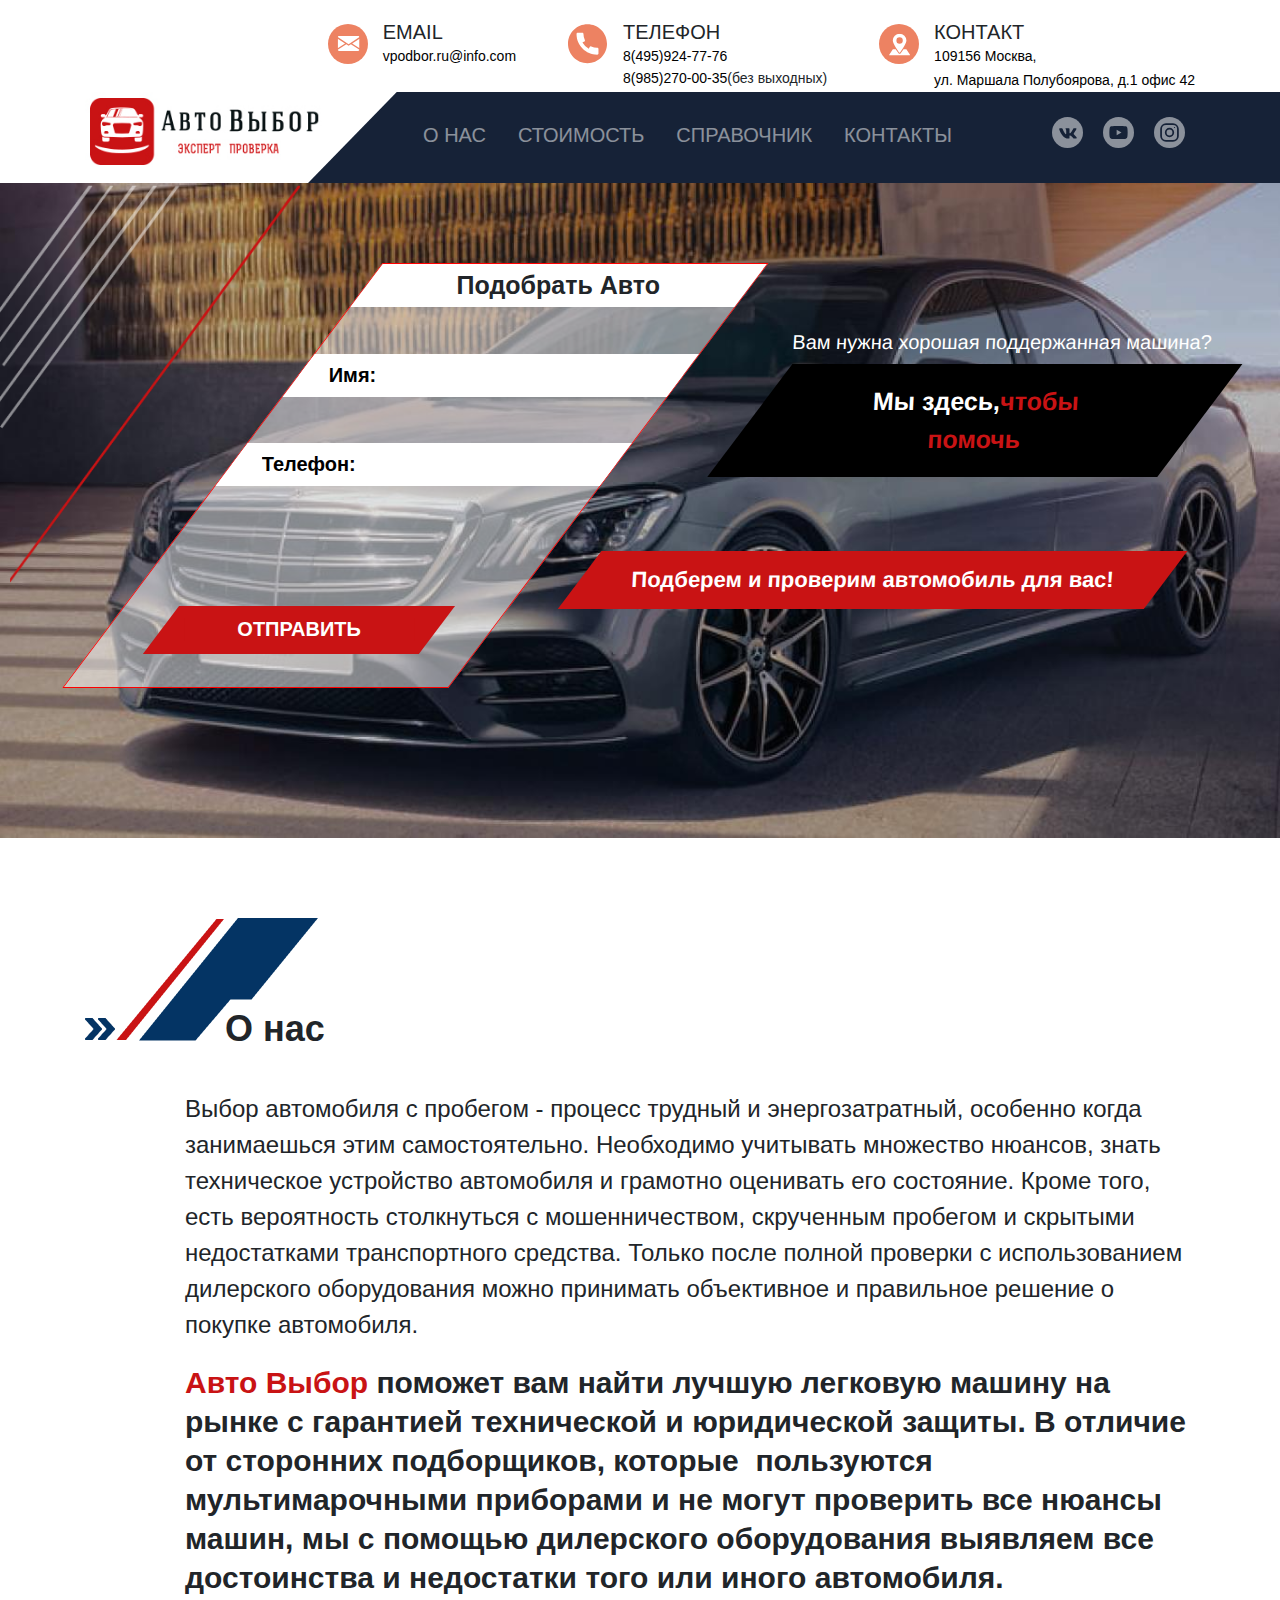
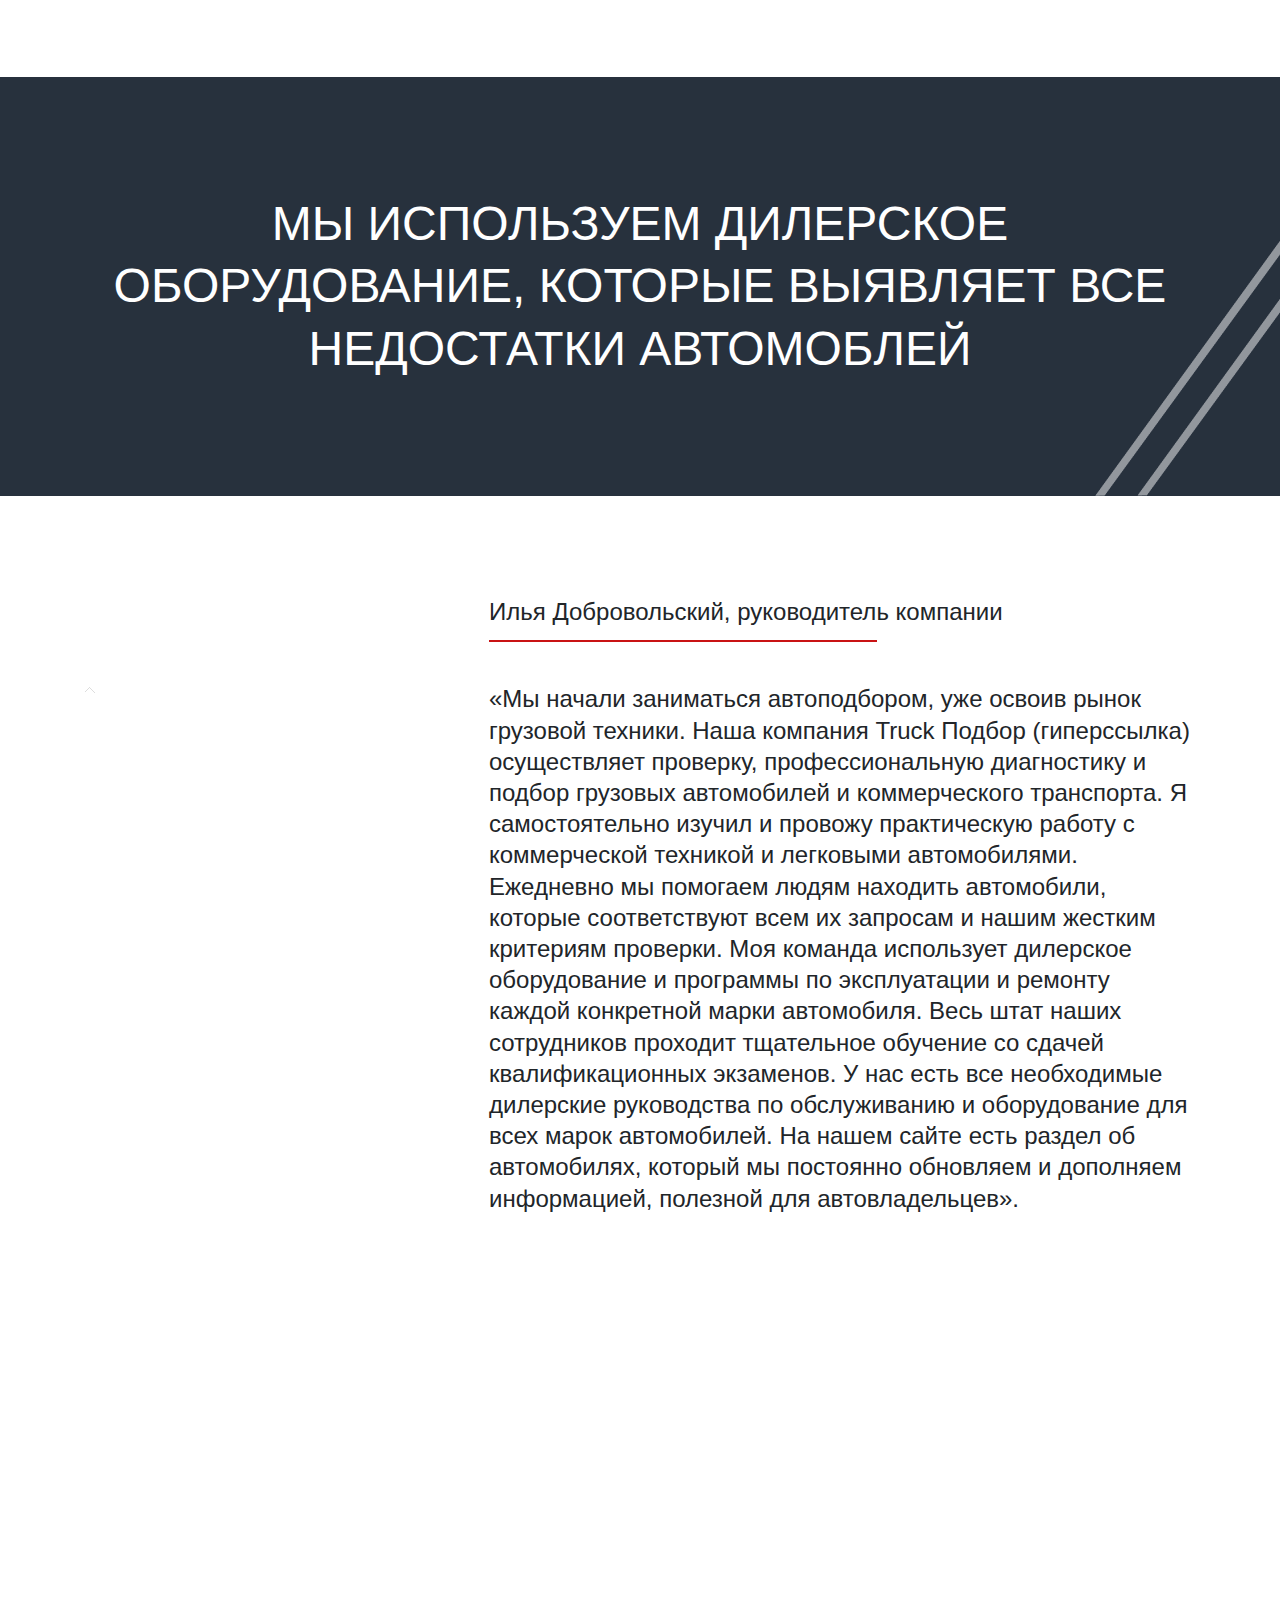
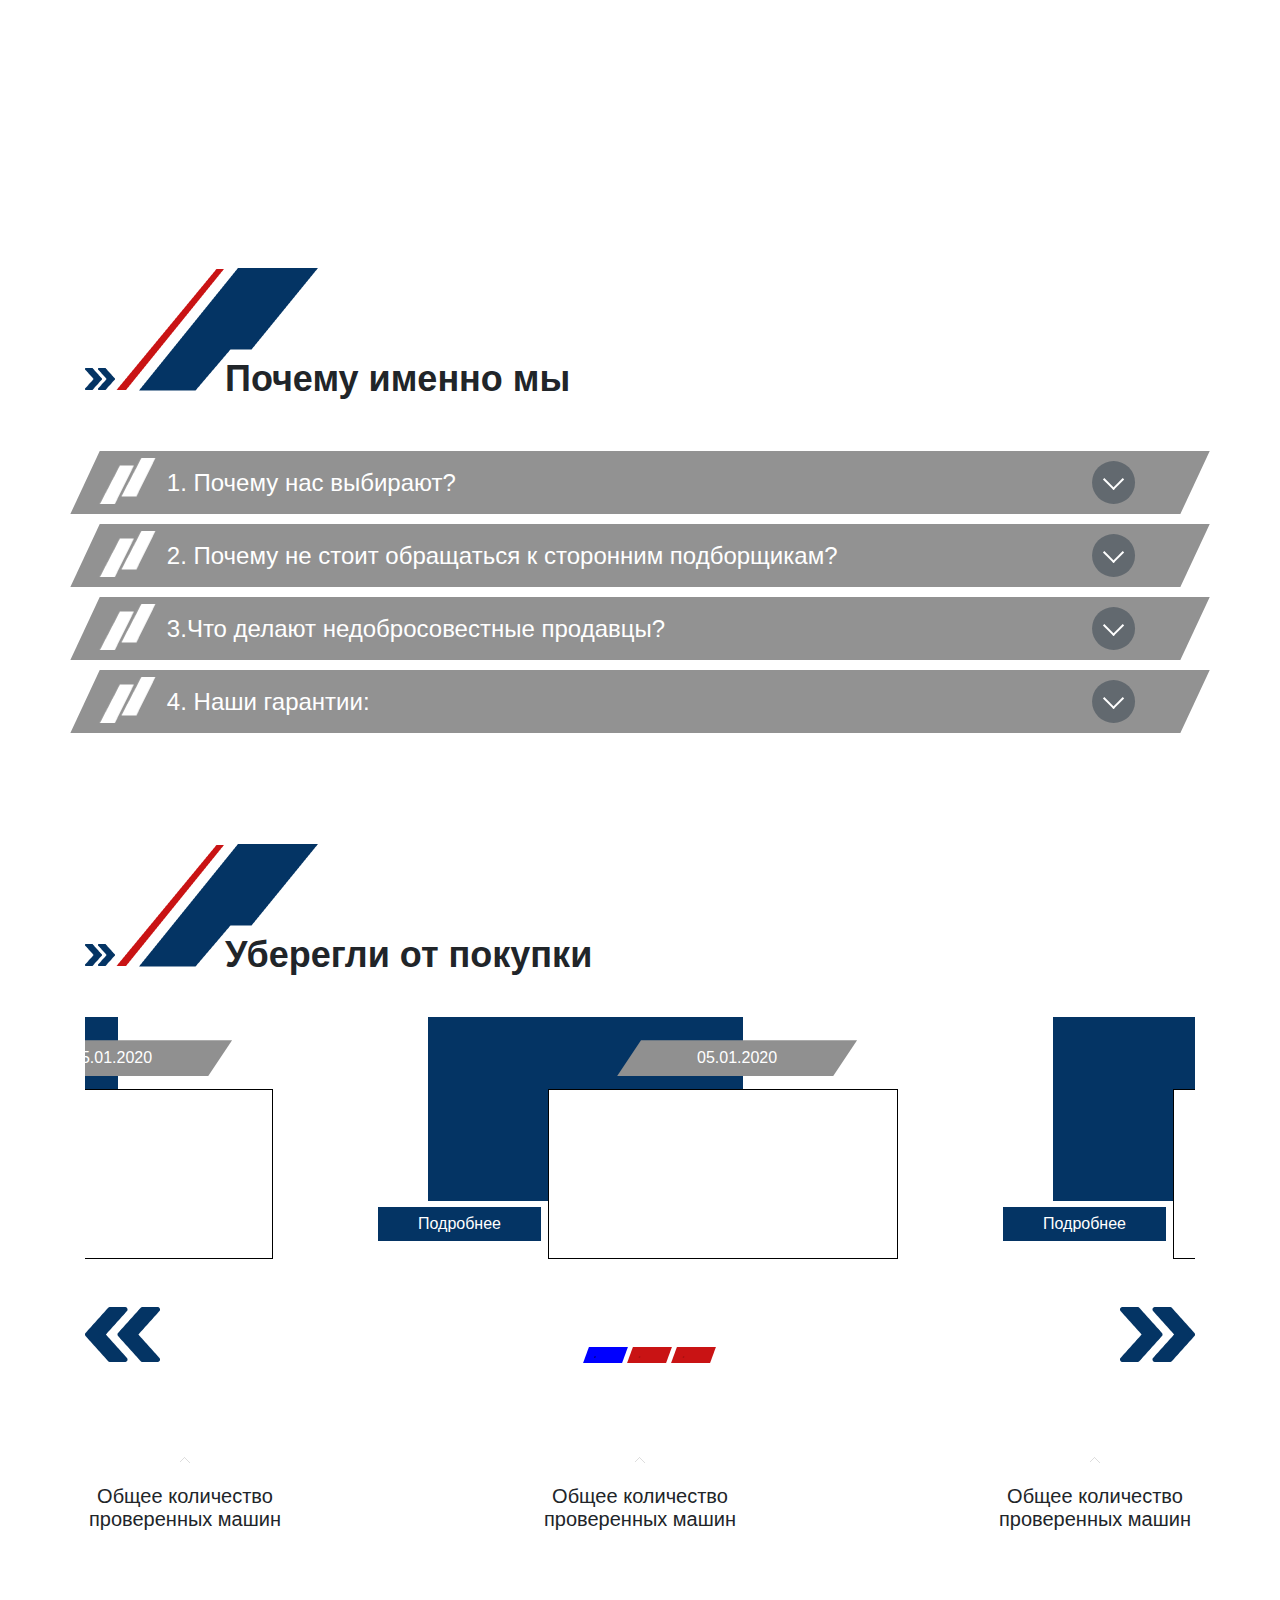
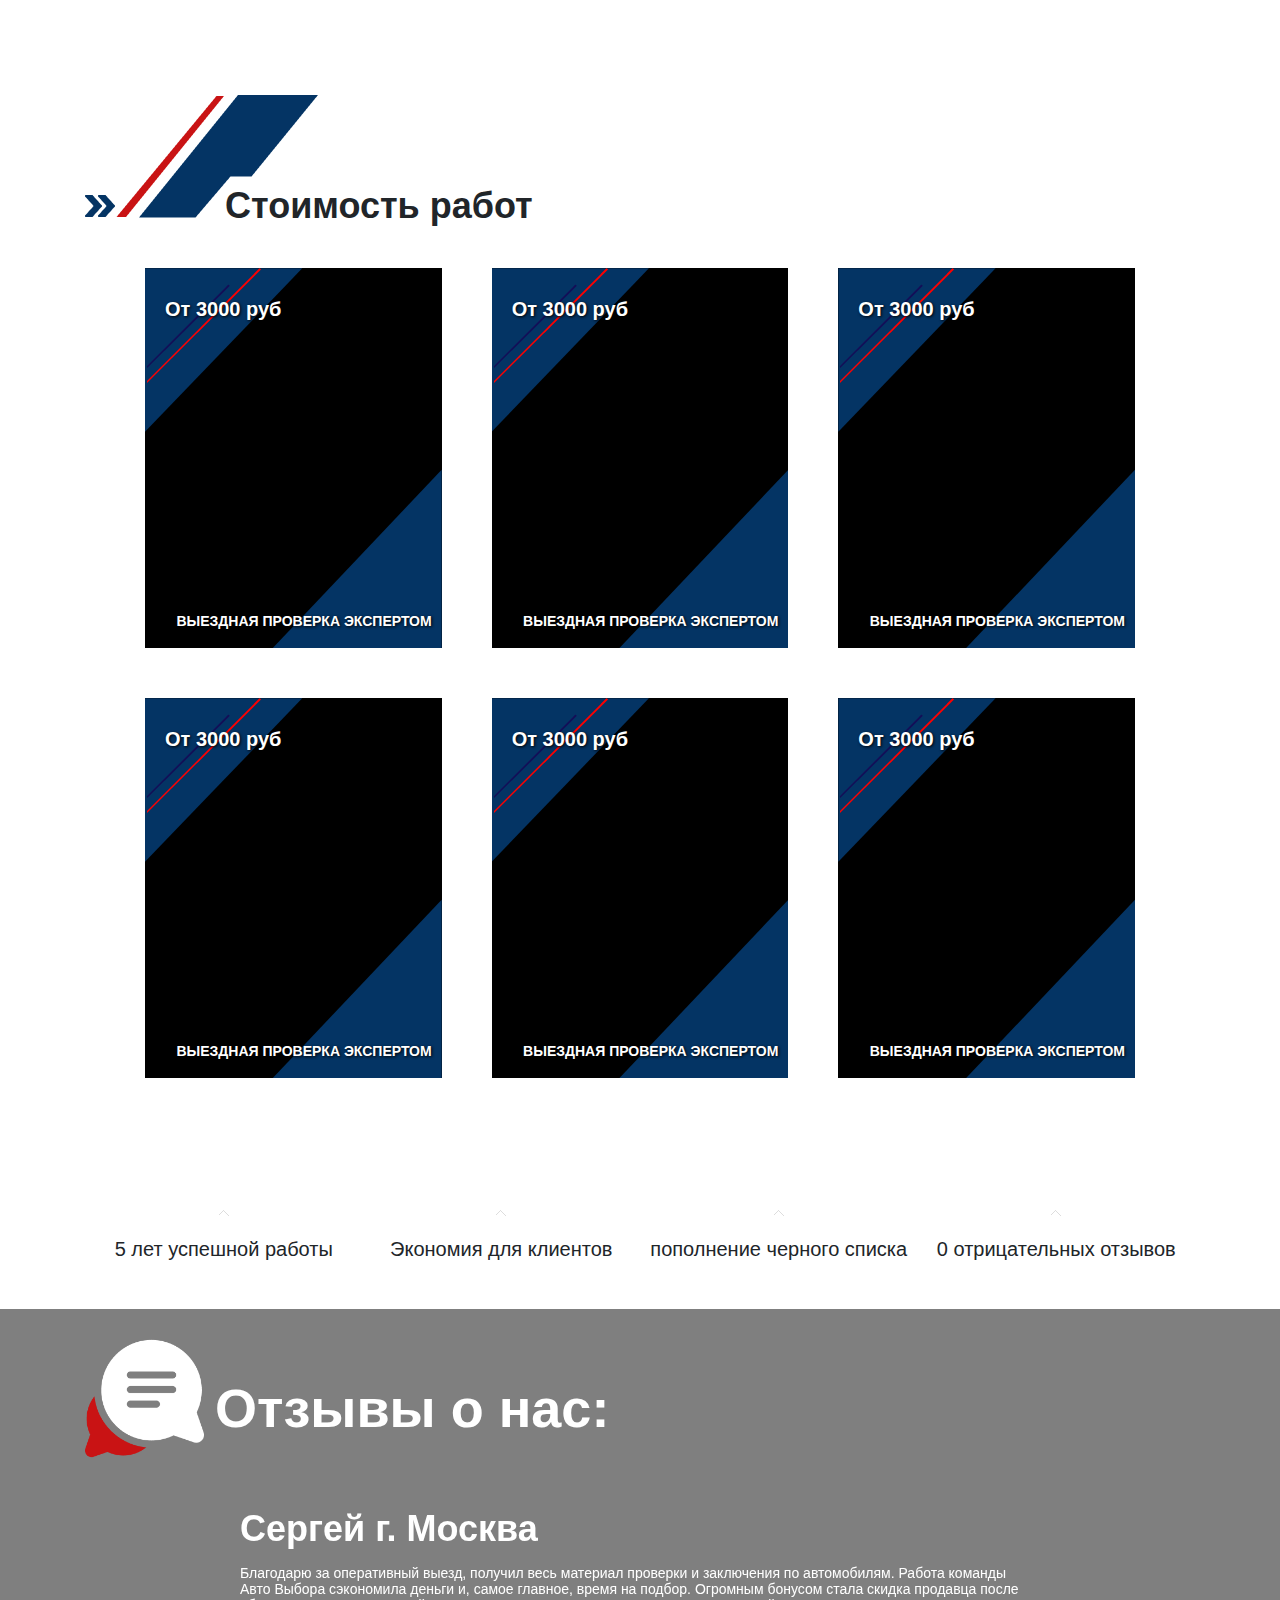
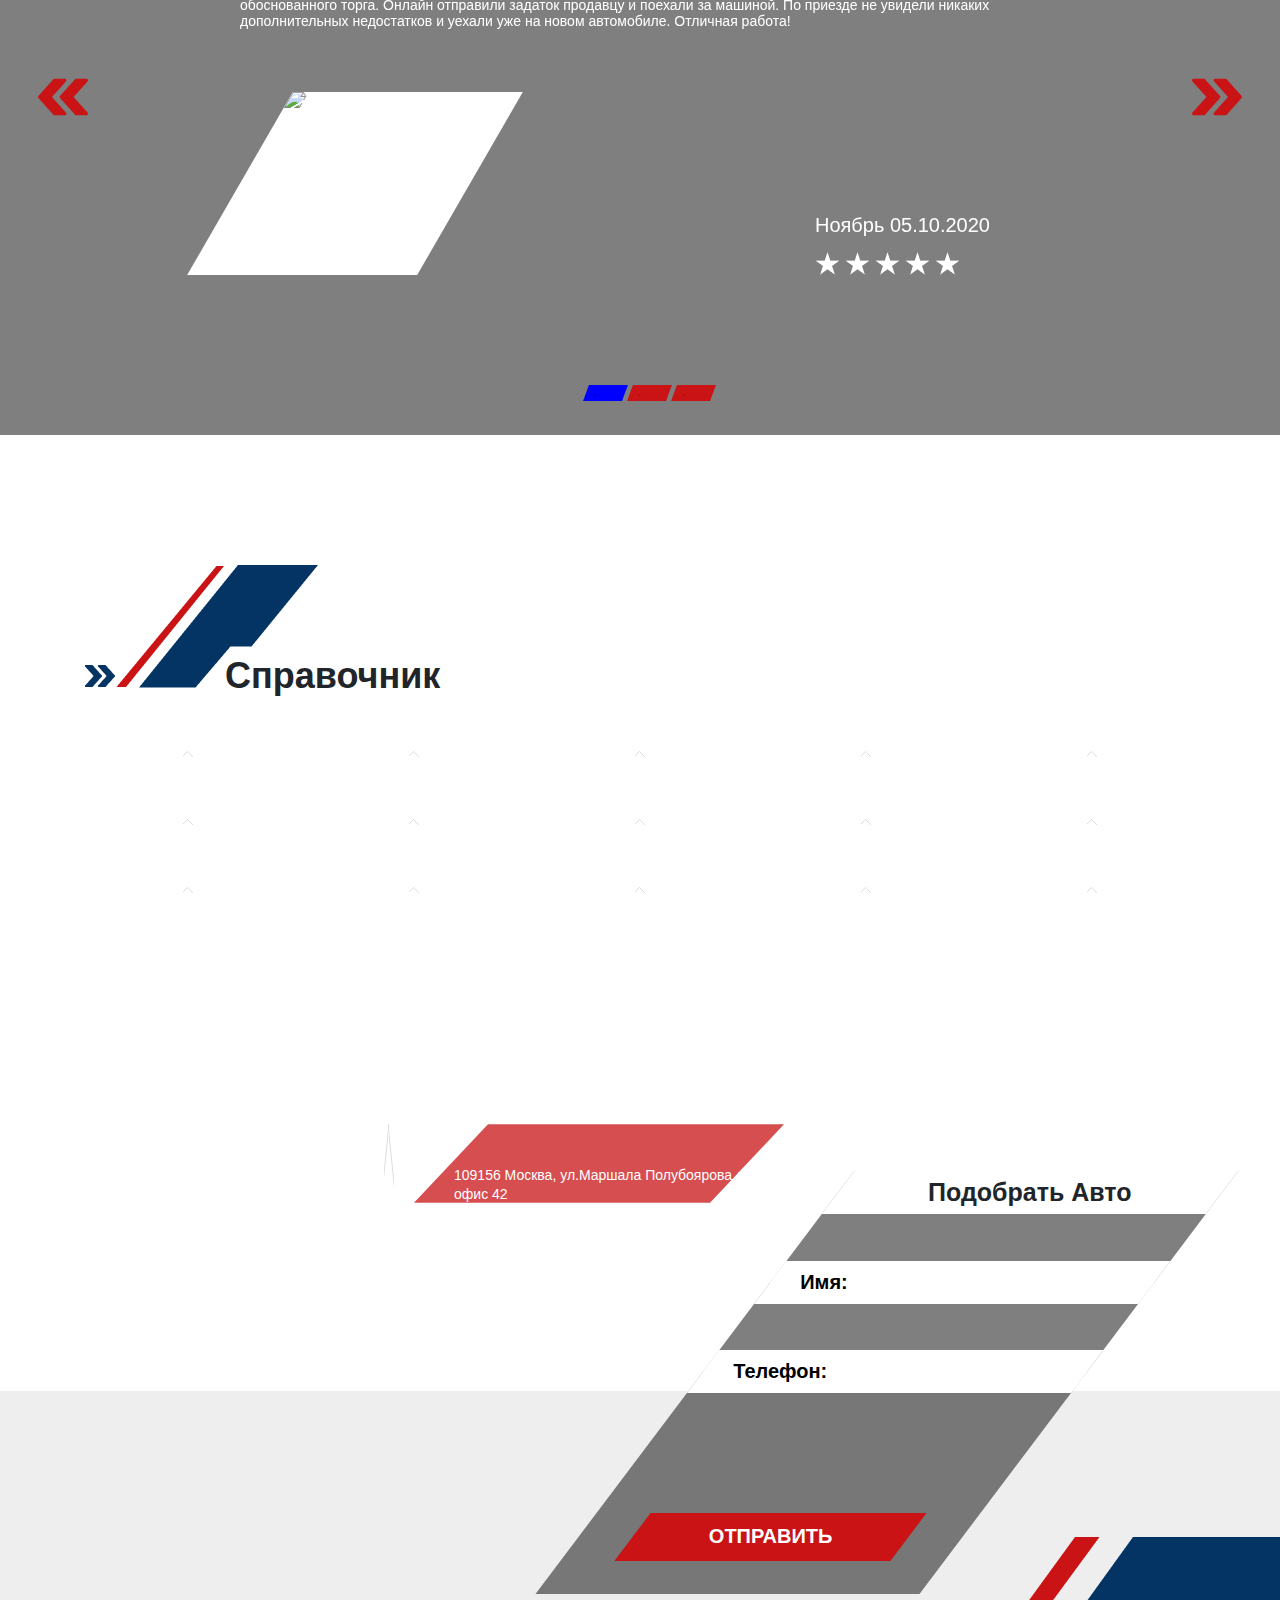
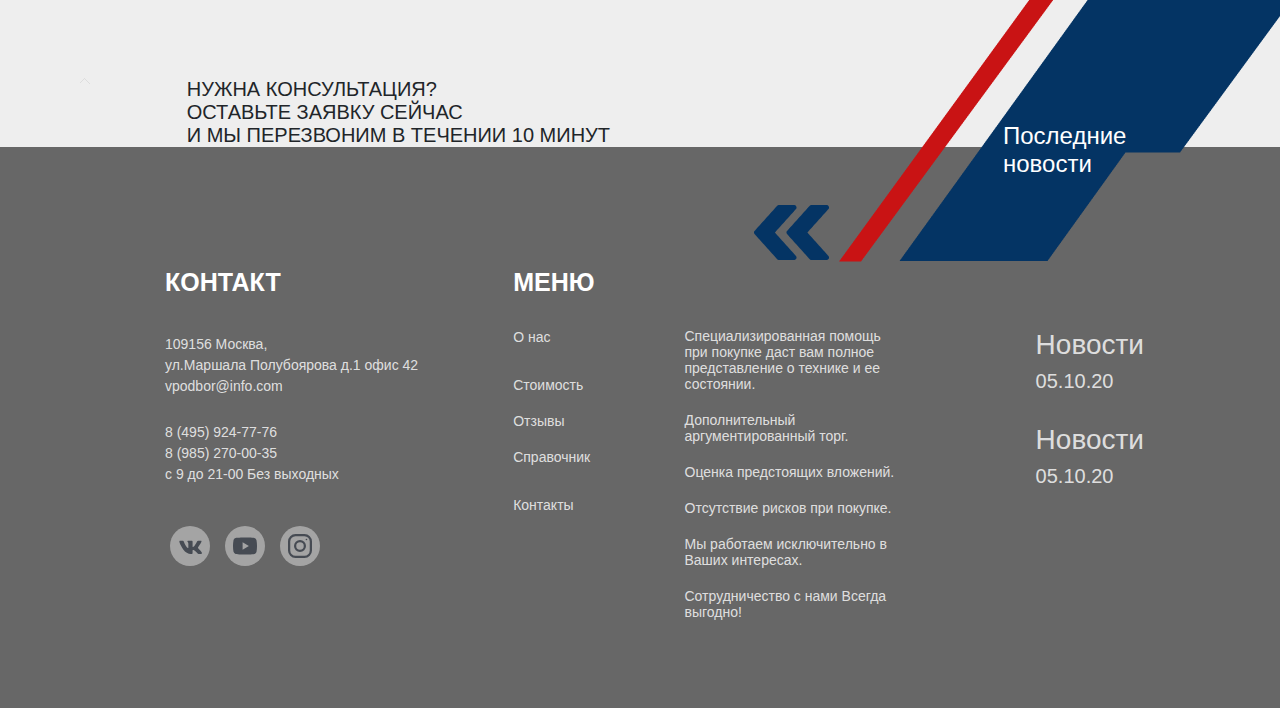
==== commit 5923f3d7: "Add files via upload" ====
--- a/index.html
+++ b/index.html
@@ -1 +1 @@
-<!DOCTYPE html><html lang="ru"><head><meta charset="UTF-8"><meta name="viewport" content="width=device-width,initial-scale=1"><meta http-equiv="X-UA-Compatible" content="ie=edge"><meta name="theme-color" content="#111111"><title>Avtopodbor</title><link rel="stylesheet" href="css/global.css"><link rel="stylesheet" href="css/vendor.css"><link rel="stylesheet" href="css/main.css"></head><body><header class="header"><div class="container"><nav class="nav-information"><div class="nav-block"><div class="contact"><div class="contact-img"><img src="./img/header-email.svg" alt=""></div><div><div class="contact-name">EMAIL</div><a class="contact-info" href="mailto:vpodbor.ru@info.com" target="_blank">vpodbor.ru@info.com</a></div></div><div class="contact"><div class="contact-img"><img src="./img/header-phone.svg" alt=""></div><div><div class="contact-name">ТЕЛЕФОН</div><a class="contact-info" href="tel:8(495)924-77-76">8(495)924-77-76</a><div class="contact-info"><a href="tel:8(985)270-00-35">8(985)270-00-35</a>(без выходных)</div></div></div><div class="contact"><div class="contact-img"><img src="./img/header-map.svg" alt=""></div><div><div class="contact-name">Контакт</div><a href="https://www.google.com/maps/place/%D1%83%D0%BB.+%D0%9C%D0%B0%D1%80%D1%88%D0%B0%D0%BB%D0%B0+%D0%9F%D0%BE%D0%BB%D1%83%D0%B1%D0%BE%D1%8F%D1%80%D0%BE%D0%B2%D0%B0,+1,+42,+%D0%9C%D0%BE%D1%81%D0%BA%D0%B2%D0%B0,+%D0%9C%D0%BE%D1%81%D0%BA%D0%BE%D0%B2%D1%81%D0%BA%D0%B0%D1%8F+%D0%BE%D0%B1%D0%BB.,+%D0%A0%D0%BE%D1%81%D1%81%D0%B8%D1%8F,+109156/@55.690711,37.8583843,17z/data=!3m1!4b1!4m5!3m4!1s0x414ab60faeaa63d1:0xf49b303473249a99!8m2!3d55.690708!4d37.860573" target="_blank" class="contact-info">109156 Москва,<br>ул. Маршала Полубоярова, д.1 офис 42</a></div></div></div></nav><div class="nav-information"><div class="sm-header"><a class="phone-sm" href="tel:8(495)924-77-76"><img src="./img/phone-header-sm.png" alt=""></a><div class="btn-burger"><div class="burger-line"></div><div class="burger-line"></div><div class="burger-line"></div></div></div><div class="bg-nav-information"></div><div class="bg-nav"></div><a href="/avtopodbor/app/" class="logo"><img src="./img/header-logo.png" alt=""></a><div class="header-nav"><div class="nav-site"><a href="/avtopodbor/app/" class="nav-item">О нас</a> <a href="/avtopodbor/app/price.html" class="nav-item">Стоимость</a> <a href="/avtopodbor/app/directory.html" class="nav-item">Справочник</a> <a href="/avtopodbor/app/contact.html" class="nav-item">Контакты</a></div><div class="nav-sotial-networks"><a href="#" class="sotial-item"><img src="./img/vk.svg" alt="vk"> </a><a href="#" class="sotial-item"><img src="./img/youtube.svg" alt="youtube"> </a><a href="#" class="sotial-item"><img src="./img/inst.svg" alt="instagram"></a></div></div></div></div></header><div class="header-main"><div class="header-bg lazyload" data-src="./img/header-bg.jpg" style="background-image: url('[data-uri]');"><div class="container"><div class="info-block text-center"><div class="info-item"><form class="header-form" action="url"><div class="block-title"><div class="form-title">Подобрать Авто</div></div><div class="form-text"><input class="form-name" placeholder="Имя:" type="text" required></div><div class="form-text form-text-mb"><input class="form-phone" placeholder="Телефон:" type="tel" required></div><div class="btn-form"><input class="form-btn" type="submit" value="Отправить"></div></form></div><div class="info-item skew"><div class="info-item-text"><div class="top">Вам нужна хорошая поддержанная машина?</div></div><div class="info-item-title"><div class="top">Мы здесь,<span>чтобы помочь</span></div></div><div class="info-item-subtitle"><div class="top">Подберем и проверим автомобиль для вас!</div></div></div></div></div></div><div class="header-form-sm"><div class="container"><form action="url"><div class="block-title-two">Подобрать Авто</div><input class="form-name-two" placeholder="Имя:" type="text" required> <input class="form-name-two" placeholder="Телефон:" type="tel" required><div class="btn-form-two"><input class="form-btn-two" type="submit" value="Отправить"></div></form></div></div></div><main><div class="container"><div class="about-us"><div class="title-img"><img class="lazyload" data-src="./img/title-img.png" src="[data-uri]" alt="title-img"><h1 class="about-us-title-text">О нас</h1></div><div class="about-us-text"><p>Выбор автомобиля с пробегом - процесс трудный и энергозатратный, особенно когда занимаешься этим самостоятельно. Необходимо учитывать множество нюансов, знать техническое устройство автомобиля и грамотно оценивать его состояние. Кроме того, есть вероятность столкнуться с мошенничеством, скрученным пробегом и скрытыми недостатками транспортного средства. Только после полной проверки с использованием дилерского оборудования можно принимать объективное и правильное решение о покупке автомобиля.</p><p><strong>Авто Выбор </strong>поможет вам найти лучшую легковую машину на рынке с гарантией технической и юридической защиты. В отличие от сторонних подборщиков, которые  пользуются мультимарочными приборами и не могут проверить все нюансы машин, мы с помощью дилерского оборудования выявляем все достоинства и недостатки того или иного автомобиля.</p></div></div></div><div class="him-info text-center"><div class="container"><div class="him-info-text">Мы используем дилерское оборудование, которые выявляет все недостатки автомоблей</div><div class="him-info-img"><img src="./img/him-info-lines.png" alt="img"></div></div></div><div class="container"><div class="portfolio"><div class="image-portfolio"><img class="lazyload" data-src="./img/portfolio-img.jpg" src="[data-uri]" alt="img"></div><div class="portfolio-info"><div class="portfolio-title">Илья Добровольский, руководитель компании</div><div class="portfolio-text"><p>«Мы начали заниматься автоподбором, уже освоив рынок грузовой техники. Наша компания Truck Подбор (гиперссылка) осуществляет проверку, профессиональную диагностику и подбор грузовых автомобилей и коммерческого транспорта. Я самостоятельно изучил и провожу практическую работу с коммерческой техникой и легковыми автомобилями. Ежедневно мы помогаем людям находить автомобили, которые соответствуют всем их запросам и нашим жестким критериям проверки. Моя команда использует дилерское оборудование и программы по эксплуатации и ремонту каждой конкретной марки автомобиля. Весь штат наших сотрудников проходит тщательное обучение со сдачей квалификационных экзаменов. У нас есть все необходимые дилерские руководства по обслуживанию и оборудование для всех марок автомобилей. На нашем сайте есть раздел об автомобилях, который мы постоянно обновляем и дополняем информацией, полезной для автовладельцев».</p></div></div></div></div><div class="bg-avto"><img class="lazyload" data-src="./img/bg-bmw.jpg" src="[data-uri]" alt="BMW"></div><div class="questions"><div class="container"><div class="questions-item"><div class="questions-head"><div class="questions-value"><img class="lazyload" data-src="./img/questions-img.png" src="[data-uri]" alt=""><h5>1. Почему нас выбирают?</h5></div><div class="questions-drop"><div class="arrow-drop"></div></div></div><div class="questions-main"><p class="questions-main-text">Мы следуем самым жестким критериям проверки коммерческой техники<br>Используем дилерское оборудование<br>Практический опыт работы с марками автомобилей<br>Осуществляем личный контроль за исполнением работы<br>Полное ведение клиентов и рекомендации по обслуживанию<br>Неограниченное количество проверок</p><div class="questions-main-img"><img class="lazyload" data-src="./img/questions-avto.png" src="[data-uri]" alt=""></div></div></div><div class="questions-item"><div class="questions-head"><div class="questions-value"><img class="lazyload" data-src="./img/questions-img.png" src="[data-uri]" alt=""><h5>2. Почему не стоит обращаться к сторонним подборщикам?</h5></div><div class="questions-drop"><div class="arrow-drop"></div></div></div><div class="questions-main"><p class="questions-main-text">Поверхностное знание устройства автомобиля<br>Мультимарочные сканеры поверхностного чтения<br>Работа с дилерами и перекупщиками<br>Потоковая обработка заказов<br>Проценты и заинтересованность в торге<br>Ограниченное количество просмотров<br>Поверхностная проверка (в основном по базам)<br>Выявление недостатков, только исходя из дилерской проверки салона</p><div class="questions-main-img"><img class="lazyload" data-src="./img/questions-tools.png" src="[data-uri]" alt=""></div></div></div><div class="questions-item"><div class="questions-head"><div class="questions-value"><img class="lazyload" data-src="./img/questions-img.png" src="[data-uri]" alt=""><h5>3.Что делают недобросовестные продавцы?</h5></div><div class="questions-drop"><div class="arrow-drop"></div></div></div><div class="questions-main"><p class="questions-main-text">Скрутка пробега<br>Восстановление после ДТП<br>Продажа техники с юридическими проблемами<br>Занижают недостатки и стоимость ремонта<br>Обман о выполненных ремонтах<br>Скрытие повреждений<br>Наводят товарный вид<br>Скрывают настоящий год выпуска<br>Дополнительные скрытые платежи и услуги</p><div class="questions-main-img"><img class="lazyload" data-src="./img/questions-dislike.png" src="[data-uri]" alt=""></div></div></div><div class="questions-item"><div class="questions-head"><div class="questions-value"><img class="lazyload" data-src="./img/questions-img.png" src="[data-uri]" alt=""><h5>4. Наши гарантии:</h5></div><div class="questions-drop"><div class="arrow-drop"></div></div></div><div class="questions-main"><p class="questions-main-text">Юридическая чистота на всех этапах сделки<br>Техническая гарантия с фиксацией всех текущих параметров<br>Полное ведение клиента 100% возврат денег</p><div class="questions-main-img"><img class="lazyload" data-src="./img/questions-ok.png" src="[data-uri]" alt=""></div></div></div></div></div><div class="save-clients"><div class="container"><div class="title-img"><img class="lazyload" data-src="./img/title-img.png" src="[data-uri]" alt="title-img"><h1 class="about-us-title-text">Уберегли от покупки</h1><div class="prev-save"></div></div><div class="save-block-slider"><div class="prev-save"><img src="./img/arrow-save.png" alt="img"></div><div class="next-save"><img src="./img/arrow-save.png" alt="img"></div><div class="save-slider"><div class="save-slider-block"><div class="save-item"><div class="img-save-back"></div><div class="details-save">Подробнее</div><div class="date-save"><h5>05.01.2020</h5></div><div class="img-save"></div></div></div><div class="save-slider-block"><div class="save-item"><div class="img-save-back"></div><div class="details-save">Подробнее</div><div class="date-save"><h5>05.01.2020</h5></div><div class="img-save"></div></div></div><div class="save-slider-block"><div class="save-item"><div class="img-save-back"></div><div class="details-save">Подробнее</div><div class="date-save"><h5>05.01.2020</h5></div><div class="img-save"></div></div></div></div></div></div></div><div class="progresss lazyload" data-src="./img/bg-progress.png" style="background-image: url(http://placehold.it/1200);"><div class="container"><div class="progress-block"><div class="progress-item"><img class="lazyload" data-src="./img/progress-avto.png" src="[data-uri]" alt=""><div>Общее количество проверенных машин</div></div><div class="progress-item"><img class="lazyload" data-src="./img/proggres-non-avto.png" src="[data-uri]" alt=""><div>Общее количество проверенных машин</div></div><div class="progress-item"><img class="lazyload" data-src="./img/progress-rec-avto.png" src="[data-uri]" alt=""><div>Общее количество проверенных машин</div></div></div></div></div><div class="price"><div class="container"><div class="title-img"><img class="lazyload" data-src="./img/title-img.png" src="[data-uri]" alt="title-img"><h1 class="about-us-title-text">Стоимость работ</h1></div><div class="price-block"><div class="price-item lazyload" data-src="./img/price-1.jpg" style="background-image: url(http://placehold.it/400);"><h4>От 3000 руб</h4><h5>ВЫЕЗДНАЯ ПРОВЕРКА ЭКСПЕРТОМ</h5><img class="price-lines-1" class="lazyload" data-src="./img/price-lines-left.png" src="[data-uri]" alt=""><div class="price-left-angle"></div><div class="price-right-angle"></div></div><div class="price-item lazyload" data-src="./img/price-2.jpg" style="background-image: url(http://placehold.it/400);"><h4>От 3000 руб</h4><h5>ВЫЕЗДНАЯ ПРОВЕРКА ЭКСПЕРТОМ</h5><img class="price-lines-1" class="lazyload" data-src="./img/price-lines-left.png" src="[data-uri]" alt=""><div class="price-left-angle"></div><div class="price-right-angle"></div></div><div class="price-item lazyload" data-src="./img/price-3.png" style="background-image: url(http://placehold.it/400);"><h4>От 3000 руб</h4><h5>ВЫЕЗДНАЯ ПРОВЕРКА ЭКСПЕРТОМ</h5><img class="price-lines-1" class="lazyload" data-src="./img/price-lines-left.png" src="[data-uri]" alt=""><div class="price-left-angle"></div><div class="price-right-angle"></div></div><div class="price-item lazyload" data-src="./img/price-4.png" style="background-image: url(http://placehold.it/400);"><h4>От 3000 руб</h4><h5>ВЫЕЗДНАЯ ПРОВЕРКА ЭКСПЕРТОМ</h5><img class="price-lines-1" class="lazyload" data-src="./img/price-lines-left.png" src="[data-uri]" alt=""><div class="price-left-angle"></div><div class="price-right-angle"></div></div><div class="price-item lazyload" data-src="./img/price-5.png" style="background-image: url(http://placehold.it/400);"><h4>От 3000 руб</h4><h5>ВЫЕЗДНАЯ ПРОВЕРКА ЭКСПЕРТОМ</h5><img class="price-lines-1" class="lazyload" data-src="./img/price-lines-left.png" src="[data-uri]" alt=""><div class="price-left-angle"></div><div class="price-right-angle"></div></div><div class="price-item lazyload" data-src="./img/price-6.png" style="background-image: url(http://placehold.it/400);"><h4>От 3000 руб</h4><h5>ВЫЕЗДНАЯ ПРОВЕРКА ЭКСПЕРТОМ</h5><img class="price-lines-1" class="lazyload" data-src="./img/price-lines-left.png" src="[data-uri]" alt=""><div class="price-left-angle"></div><div class="price-right-angle"></div></div></div></div></div><div class="advantages lazyload" data-src="./img/adv-bg.png" style="background-image: url(http://placehold.it/1200);"><div class="container"><div class="advantages-block"><div class="advantages-item"><img class="lazyload" data-src="./img/adv-1.png" src="[data-uri]" alt="img"><h5>5 лет успешной работы</h5></div><div class="advantages-item"><img class="lazyload" data-src="./img/adv-2.png" src="[data-uri]" alt="img"><h5>Экономия для клиентов</h5></div><div class="advantages-item"><img class="lazyload" data-src="./img/adv-3.png" src="[data-uri]" alt="img"><h5>пополнение черного списка</h5></div><div class="advantages-item"><img class="lazyload" data-src="./img/adv-4.png" src="[data-uri]" alt="img"><h5>0 отрицательных отзывов</h5></div></div></div></div><div class="reviews lazyload" data-src="./img/reviews-bg.jpg" style="background-image: url(http://placehold.it/1200);"><div class="reviews-bg"><div class="container"><div class="reviews-block"><div class="row reviews-head"><img class="lazyload" data-src="./img/reviews-icon.png" src="[data-uri]" alt="img"><h1>Отзывы о нас:</h1></div><div class="prev-save-reviews"><img class="lazyload" data-src="./img/arrow-reviews.png" src="[data-uri]" alt="img"></div><div class="next-save-reviews"><img class="lazyload" data-src="./img/arrow-reviews.png" src="[data-uri]" alt="img"></div><div class="reviews-slider"><div class="reviews-item"><div class="slider-reviews-block"><h3>Сергей г. Москва</h3><p>Благодарю за оперативный выезд, получил весь материал проверки и заключения по автомобилям. Работа команды Авто Выбора сэкономила деньги и, самое главное, время на подбор. Огромным бонусом стала скидка продавца после обоснованного торга. Онлайн отправили задаток продавцу и поехали за машиной. По приезде не увидели никаких дополнительных недостатков и уехали уже на новом автомобиле. Отличная работа!</p><div class="reviews-item-main"><div class="reviews-photo"><img src="#" alt=""></div><div class="reviews-info"><div class="reviews-date">Ноябрь 05.10.2020</div><ul class="reviews-star"><li><img src="./img/reviews-star.png" alt="img"></li><li><img src="./img/reviews-star.png" alt="img"></li><li><img src="./img/reviews-star.png" alt="img"></li><li><img src="./img/reviews-star.png" alt="img"></li><li><img src="./img/reviews-star.png" alt="img"></li></ul></div></div></div></div><div class="reviews-item"><div class="slider-reviews-block"><h3>Сергей г. Москва</h3><p>Благодарю за оперативный выезд, получил весь материал проверки и заключения по автомобилям. Работа команды Авто Выбора сэкономила деньги и, самое главное, время на подбор. Огромным бонусом стала скидка продавца после обоснованного торга. Онлайн отправили задаток продавцу и поехали за машиной. По приезде не увидели никаких дополнительных недостатков и уехали уже на новом автомобиле. Отличная работа!</p><div class="reviews-item-main"><div class="reviews-photo"><img src="#" alt=""></div><div class="reviews-info"><div class="reviews-date">Ноябрь 05.10.2020</div><ul class="reviews-star"><li><img src="./img/reviews-star.png" alt="img"></li><li><img src="./img/reviews-star.png" alt="img"></li><li><img src="./img/reviews-star.png" alt="img"></li><li><img src="./img/reviews-star.png" alt="img"></li><li><img src="./img/reviews-star.png" alt="img"></li></ul></div></div></div></div><div class="reviews-item"><div class="slider-reviews-block"><h3>Сергей г. Москва</h3><p>Благодарю за оперативный выезд, получил весь материал проверки и заключения по автомобилям. Работа команды Авто Выбора сэкономила деньги и, самое главное, время на подбор. Огромным бонусом стала скидка продавца после обоснованного торга. Онлайн отправили задаток продавцу и поехали за машиной. По приезде не увидели никаких дополнительных недостатков и уехали уже на новом автомобиле. Отличная работа!</p><div class="reviews-item-main"><div class="reviews-photo"><img src="#" alt=""></div><div class="reviews-info"><div class="reviews-date">Ноябрь 05.10.2020</div><ul class="reviews-star"><li><img src="./img/reviews-star.png" alt="img"></li><li><img src="./img/reviews-star.png" alt="img"></li><li><img src="./img/reviews-star.png" alt="img"></li><li><img src="./img/reviews-star.png" alt="img"></li><li><img src="./img/reviews-star.png" alt="img"></li></ul></div></div></div></div></div></div></div></div></div><div class="directory"><div class="container"><div class="title-img"><img class="lazyload" data-src="./img/title-img.png" src="[data-uri]" alt="title-img"><h1 class="about-us-title-text">Справочник</h1></div><div class="directory-block"><div class="directory-item"><img class="lazyload" src="[data-uri]" data-src="./img/directory/item-1.png" alt=""></div><div class="directory-item"><img class="lazyload" src="[data-uri]" data-src="./img/directory/item-2.png" alt=""></div><div class="directory-item"><img class="lazyload" src="[data-uri]" data-src="./img/directory/item-4.png" alt=""></div><div class="directory-item"><img class="lazyload" src="[data-uri]" data-src="./img/directory/item-5.png" alt=""></div><div class="directory-item"><img class="lazyload" src="[data-uri]" data-src="./img/directory/item-3.png" alt=""></div><div class="directory-item"><img class="lazyload" src="[data-uri]" data-src="./img/directory/item-6.png" alt=""></div><div class="directory-item"><img class="lazyload" src="[data-uri]" data-src="./img/directory/item-7.png" alt=""></div><div class="directory-item"><img class="lazyload" src="[data-uri]" data-src="./img/directory/item-8.png" alt=""></div><div class="directory-item"><img class="lazyload" src="[data-uri]" data-src="./img/directory/item-9.png" alt=""></div><div class="directory-item"><img class="lazyload" src="[data-uri]" data-src="./img/directory/item-10.png" alt=""></div><div class="directory-item"><img class="lazyload" src="[data-uri]" data-src="./img/directory/item-11.png" alt=""></div><div class="directory-item"><img class="lazyload" src="[data-uri]" data-src="./img/directory/item-12.png" alt=""></div><div class="directory-item"><img class="lazyload" src="[data-uri]" data-src="./img/directory/item-13.png" alt=""></div><div class="directory-item"><img class="lazyload" src="[data-uri]" data-src="./img/directory/item-14.png" alt=""></div><div class="directory-item"><img class="lazyload" src="[data-uri]" data-src="./img/directory/item-15.png" alt=""></div></div></div></div><div class="map"><div class="map-block-first lazyload" data-src="./img/map-bg.jpg" style="background-image: url(http://placehold.it/1200);"><div class="map-marker"><img class="lazyload" data-src="./img/map-marker.png" src="[data-uri]" alt="marker"><div class="map-text"><h5>109156 Москва, ул.Маршала Полубоярова д.1 офис 42</h5></div></div></div><div class="map-block-second"><div class="map-block-second-woman"><div><img class="lazyload" data-src="./img/map-woman.png" src="[data-uri]" alt=""></div><div class="map-second-text">Нужна консультация?<br>ОСТАВЬТЕ ЗАЯВКУ СЕЙЧАС<br>И МЫ ПЕРЕЗВОНИМ В ТЕЧЕНИИ 10 МИНУТ</div></div><div class="info-block text-center"><div class="info-item"><form class="header-form" action="url"><div class="block-title"><div class="form-title">Подобрать Авто</div></div><div class="form-text"><input class="form-name" placeholder="Имя:" type="text" required></div><div class="form-text form-text-mb"><input class="form-phone" placeholder="Телефон:" type="tel" required></div><div class="btn-form"><input class="form-btn" type="submit" value="Отправить"></div></form></div></div></div><div class="container sm-news-map"><div class="title-img"><img class="lazyload" data-src="./img/title-img.png" src="[data-uri]" alt="title-img"><h1 class="about-us-title-text">Последние новости</h1></div><div class="footer-news"><div class="footer-news-item"><div class="footer-news-img"><a href="#"><img src="http://placehold.it/122x89" alt=""></a></div><div class="news-text"><h5>Новости</h5><div class="news-data">05.10.20</div></div></div><div class="footer-news-item"><div class="footer-news-img"><a href="#"><img src="http://placehold.it/122x89" alt=""></a></div><div class="news-text"><h5>Новости</h5><div class="news-data">05.10.20</div></div></div><div class="footer-news-item"></div></div></div></div></main><footer class="footer"><div class="news-header"><div class="news-img"><img src="./img/img-news.png" alt=""></div><h1 class="news-header-text">Последние новости</h1></div><div class="container"><div class="contact-menu"><div class="footer-contact"><h3>Контакт</h3><div class="contact-adress">109156 Москва,<br>ул.Маршала Полубоярова д.1 офис 42<br><a href="mailto:vpodbor@info.com">vpodbor@info.com</a></div><div class="contact-adress"><a href="tel:8(495)924-77-76">8 (495) 924-77-76</a><br><a href="tel:8(985)270-00-35">8 (985) 270-00-35</a><p>с 9 до 21-00 Без выходных</p></div><div class="sotial-networks"><a href="#" class="sotial-item"><img src="./img/vk.svg" alt="img"> </a><a href="#" class="sotial-item"><img src="./img/youtube.svg" alt="img"> </a><a href="#" class="sotial-item"><img src="./img/inst.svg" alt="img"></a></div></div><div class="footer-menu"><h2>Меню</h2><ul><li class="footer-nav"><a href="/avtopodbor/app/">О нас</a></li><li class="footer-nav"><a href="/avtopodbor/app/price.html">Стоимость</a></li><li class="footer-nav"><a href="#">Отзывы</a></li><li class="footer-nav"><a href="/avtopodbor/app/directory.html">Справочник</a></li><li class="footer-nav"><a href="/avtopodbor/app/contact.html">Контакты</a></li></ul></div></div><div class="footer-info"><div class="footer-info-block"><ul><li class="footer-info-text">Специализированная помощь при покупке даст вам полное представление о технике и ее состоянии.</li><li class="footer-info-text">Дополнительный аргументированный торг.</li><li class="footer-info-text">Оценка предстоящих вложений.</li><li class="footer-info-text">Отсутствие рисков при покупке.</li><li class="footer-info-text">Мы работаем исключительно в Ваших интересах.</li><li class="footer-info-text">Сотрудничество с нами Всегда выгодно!</li></ul></div><div class="footer-news"><div class="footer-news-item"><div class="footer-news-img"><a href="#"><img src="http://placehold.it/122x89" alt=""></a></div><div class="news-text"><h5>Новости</h5><div class="news-data">05.10.20</div></div></div><div class="footer-news-item"><div class="footer-news-img"><a href="#"><img src="http://placehold.it/122x89" alt=""></a></div><div class="news-text"><h5>Новости</h5><div class="news-data">05.10.20</div></div></div><div class="footer-news-item"></div></div></div></div></footer><div class="gotop__wrap"><div class="gotop"><span></span></div></div><div class="nav-sm-phone" data-close="true"><div class="exit"><img data-close="true" src="./img/exit-sm-header.png" alt=""></div><ul><li class="nav-sm"><a href="/avtopodbor/app/">О нас</a></li><li class="nav-sm"><a href="/avtopodbor/app/price.html">Стоимость</a></li><li class="nav-sm"><a href="/avtopodbor/app/directory.html">Справочник</a></li><li class="nav-sm"><a href="/avtopodbor/app/contact.html">Контакты</a></li></ul><div class="networks-sm"><a href="#"><img src="./img/vk.svg" alt=""></a><a href="#"><img src="./img/youtube.svg" alt=""></a><a href="#"><img src="./img/inst.svg" alt=""></a></div></div><script src="js/vendor.js"></script><script src="js/main.js"></script></body></html>+<!DOCTYPE html><html lang="ru"><head><meta charset="UTF-8"><meta name="viewport" content="width=device-width,initial-scale=1"><meta http-equiv="X-UA-Compatible" content="ie=edge"><meta name="theme-color" content="#111111"><title>Avtopodbor</title><link rel="stylesheet" href="css/global.css"><link rel="stylesheet" href="css/vendor.css"><link rel="stylesheet" href="css/main.css"></head><body><header class="header"><div class="container"><nav class="nav-information"><div class="nav-block"><div class="contact"><div class="contact-email contact-img"></div><div><div class="contact-name">EMAIL</div><a class="contact-info" href="mailto:vpodbor.ru@info.com" target="_blank">vpodbor.ru@info.com</a></div></div><div class="contact"><div class="contact-phone contact-img"></div><div><div class="contact-name">ТЕЛЕФОН</div><a class="contact-info" href="tel:8(495)924-77-76">8(495)924-77-76</a><div class="contact-info"><a href="tel:8(985)270-00-35">8(985)270-00-35</a>(без выходных)</div></div></div><div class="contact"><div class="contact-maps contact-img"></div><div><div class="contact-name">Контакт</div><a href="https://www.google.com/maps/place/%D1%83%D0%BB.+%D0%9C%D0%B0%D1%80%D1%88%D0%B0%D0%BB%D0%B0+%D0%9F%D0%BE%D0%BB%D1%83%D0%B1%D0%BE%D1%8F%D1%80%D0%BE%D0%B2%D0%B0,+1,+42,+%D0%9C%D0%BE%D1%81%D0%BA%D0%B2%D0%B0,+%D0%9C%D0%BE%D1%81%D0%BA%D0%BE%D0%B2%D1%81%D0%BA%D0%B0%D1%8F+%D0%BE%D0%B1%D0%BB.,+%D0%A0%D0%BE%D1%81%D1%81%D0%B8%D1%8F,+109156/@55.690711,37.8583843,17z/data=!3m1!4b1!4m5!3m4!1s0x414ab60faeaa63d1:0xf49b303473249a99!8m2!3d55.690708!4d37.860573" target="_blank" class="contact-info">109156 Москва,<br>ул. Маршала Полубоярова, д.1 офис 42</a></div></div></div></nav><div class="nav-information"><div class="sm-header"><a class="phone-sm" href="tel:8(495)924-77-76"><img src="./img/phone-header-sm.png" alt=""></a><div class="burger__block"><button class="burger"><span class="burger__line"></span></button></div></div><div class="bg-nav-information"></div><!-- <div class="bg-nav"></div> --> <a href="/avtopodbor/" class="logo"><img src="./img/header-logo.png" alt=""></a><nav class="header-nav"><ul class="nav-site"><li class="nav-item"><a href="/avtopodbor/">О нас</a></li><li class="nav-item"><a href="/avtopodbor/price.html">Стоимость</a></li><li class="nav-item"><a href="/avtopodbor/directory.html">Справочник</a></li><li class="nav-item"><a href="/avtopodbor/contact.html">Контакты</a></li></ul><div class="nav-social-networks"><a href="#" class="social-item social-item-vk"></a> <a href="#" class="social-item social-item-youtube"></a> <a href="#" class="social-item social-item-inst"></a></div></nav></div></div></header><main><section><div class="header-main"><div class="header-bg lazyload" data-src="./img/header-bg.jpg" style="background-image: url('[data-uri]');"><div class="container"><div class="info-block text-center"><div class="info-item"><form class="header-form" action="url"><div class="block-title"><div class="form-title">Подобрать Авто</div></div><div class="form-text"><input class="form-name" placeholder="Имя:" type="text" name="" required></div><div class="form-text form-text-mb"><input class="form-phone" placeholder="Телефон:" type="tel" required></div><div class="btn-form"><button class="form-btn">Отправить</button></div></form></div><div class="info-item skew"><div class="info-item-text"><div class="top">Вам нужна хорошая поддержанная машина?</div></div><div class="info-item-title"><div class="top">Мы здесь,<span>чтобы помочь</span></div></div><h1 class="info-item-subtitle"><span class="top">Подберем и проверим автомобиль для вас!</span></h1></div></div></div></div><div class="header-form-sm"><div class="container"><form action="url"><div class="block-title-two">Подобрать Авто</div><input class="form-name-two" placeholder="Имя:" type="text" name="name" required> <input class="form-name-two" placeholder="Телефон:" type="tel" name="tel" required> <button class="btn-form-two">Отправить</button></form></div></div></div></section><section><div class="container"><div class="about-us"><div class="title-img"><h2 class="about-us-title-text">О нас</h2></div><div class="about-us-text"><p>Выбор автомобиля с пробегом - процесс трудный и энергозатратный, особенно когда занимаешься этим самостоятельно. Необходимо учитывать множество нюансов, знать техническое устройство автомобиля и грамотно оценивать его состояние. Кроме того, есть вероятность столкнуться с мошенничеством, скрученным пробегом и скрытыми недостатками транспортного средства. Только после полной проверки с использованием дилерского оборудования можно принимать объективное и правильное решение о покупке автомобиля.</p><p><strong>Авто Выбор </strong>поможет вам найти лучшую легковую машину на рынке с гарантией технической и юридической защиты. В отличие от сторонних подборщиков, которые  пользуются мультимарочными приборами и не могут проверить все нюансы машин, мы с помощью дилерского оборудования выявляем все достоинства и недостатки того или иного автомобиля.</p></div></div></div></section><section><div class="him-info text-center"><div class="container"><h2 class="him-info-text">Мы используем дилерское оборудование, которые выявляет все недостатки автомоблей</h2><div class="him-info-img"><img src="./img/him-info-lines.png" aria-hidden="true" alt="img"></div></div></div></section><section><div class="container"><div class="portfolio"><div class="image-portfolio"><img class="lazyload" data-src="./img/portfolio-img.jpg" src="[data-uri]" alt="img"></div><div class="portfolio-info"><div class="portfolio-title">Илья Добровольский, руководитель компании</div><div class="portfolio-text"><p>«Мы начали заниматься автоподбором, уже освоив рынок грузовой техники. Наша компания Truck Подбор (гиперссылка) осуществляет проверку, профессиональную диагностику и подбор грузовых автомобилей и коммерческого транспорта. Я самостоятельно изучил и провожу практическую работу с коммерческой техникой и легковыми автомобилями. Ежедневно мы помогаем людям находить автомобили, которые соответствуют всем их запросам и нашим жестким критериям проверки. Моя команда использует дилерское оборудование и программы по эксплуатации и ремонту каждой конкретной марки автомобиля. Весь штат наших сотрудников проходит тщательное обучение со сдачей квалификационных экзаменов. У нас есть все необходимые дилерские руководства по обслуживанию и оборудование для всех марок автомобилей. На нашем сайте есть раздел об автомобилях, который мы постоянно обновляем и дополняем информацией, полезной для автовладельцев».</p></div></div></div></div></section><section><div class="bg-avto"><img class="lazyload" data-src="./img/bg-bmw.jpg" src="[data-uri]" alt="BMW"></div></section><section><div class="questions"><div class="container"><div class="title-img"><h2 class="about-us-title-text">Почему именно мы</h2></div><div class="questions-item"><div class="questions-head"><div class="questions-value"><h3 class="questions-title">1. Почему нас выбирают?</h3></div><div class="questions-drop"></div></div><div class="questions-main"><p class="questions-main-text">Мы следуем самым жестким критериям проверки коммерческой техники<br>Используем дилерское оборудование<br>Практический опыт работы с марками автомобилей<br>Осуществляем личный контроль за исполнением работы<br>Полное ведение клиентов и рекомендации по обслуживанию<br>Неограниченное количество проверок</p><div class="questions-main-img"><img class="lazyload" data-src="./img/questions-avto.png" src="[data-uri]" alt=""></div></div></div><div class="questions-item"><div class="questions-head"><div class="questions-value"><h3 class="questions-title">2. Почему не стоит обращаться к сторонним подборщикам?</h3></div><div class="questions-drop"></div></div><div class="questions-main"><p class="questions-main-text">Поверхностное знание устройства автомобиля<br>Мультимарочные сканеры поверхностного чтения<br>Работа с дилерами и перекупщиками<br>Потоковая обработка заказов<br>Проценты и заинтересованность в торге<br>Ограниченное количество просмотров<br>Поверхностная проверка (в основном по базам)<br>Выявление недостатков, только исходя из дилерской проверки салона</p><div class="questions-main-img"><img class="lazyload" data-src="./img/questions-tools.png" src="[data-uri]" alt=""></div></div></div><div class="questions-item"><div class="questions-head"><div class="questions-value"><h3 class="questions-title">3.Что делают недобросовестные продавцы?</h3></div><div class="questions-drop"></div></div><div class="questions-main"><p class="questions-main-text">Скрутка пробега<br>Восстановление после ДТП<br>Продажа техники с юридическими проблемами<br>Занижают недостатки и стоимость ремонта<br>Обман о выполненных ремонтах<br>Скрытие повреждений<br>Наводят товарный вид<br>Скрывают настоящий год выпуска<br>Дополнительные скрытые платежи и услуги</p><div class="questions-main-img"><img class="lazyload" data-src="./img/questions-dislike.png" src="[data-uri]" alt=""></div></div></div><div class="questions-item"><div class="questions-head"><div class="questions-value"><h3 class="questions-title">4. Наши гарантии:</h3></div><div class="questions-drop"></div></div><div class="questions-main"><p class="questions-main-text">Юридическая чистота на всех этапах сделки<br>Техническая гарантия с фиксацией всех текущих параметров<br>Полное ведение клиента 100% возврат денег</p><div class="questions-main-img"><img class="lazyload" data-src="./img/questions-ok.png" src="[data-uri]" alt=""></div></div></div></div></div></section><section><div class="save-clients"><div class="container"><div class="title-img"><h2 class="about-us-title-text">Уберегли от покупки</h2><div class="prev-save"></div></div><div class="save-block-slider"><div class="prev-save"><img src="./img/arrow-save.png" alt="img"></div><div class="next-save"><img src="./img/arrow-save.png" alt="img"></div><div class="save-slider"><div class="save-slider-block"><div class="save-item"><div class="img-save-back"></div><a class="details-save">Подробнее</a> <time class="date-save">05.01.2020</time><div class="img-save"></div></div></div><div class="save-slider-block"><div class="save-item"><div class="img-save-back"></div><a class="details-save">Подробнее</a> <time class="date-save">05.01.2020</time><div class="img-save"></div></div></div><div class="save-slider-block"><div class="save-item"><div class="img-save-back"></div><a class="details-save">Подробнее</a> <time class="date-save">05.01.2020</time><div class="img-save"></div></div></div></div></div></div></div></section><section><div class="progresss lazyload" data-src="./img/bg-progress.png" style="background-image: url(http://placehold.it/1200);"><div class="container"><div class="progress-block"><div class="progress-item"><img class="lazyload" data-src="./img/progress-avto.png" src="[data-uri]" alt=""><div>Общее количество проверенных машин</div></div><div class="progress-item"><img class="lazyload" data-src="./img/proggres-non-avto.png" src="[data-uri]" alt=""><div>Общее количество проверенных машин</div></div><div class="progress-item"><img class="lazyload" data-src="./img/progress-rec-avto.png" src="[data-uri]" alt=""><div>Общее количество проверенных машин</div></div></div></div></div></section><section><div class="price"><div class="container"><div class="title-img"><h2 class="about-us-title-text">Стоимость работ</h2></div><ul class="price-block"><li class="price-item lazyload" data-src="./img/price-1.jpg" style="background-image: url(http://placehold.it/400);"><div class="price-value">От 3000 руб</div><h3 class="price-title">ВЫЕЗДНАЯ ПРОВЕРКА ЭКСПЕРТОМ</h3></li><li class="price-item lazyload" data-src="./img/price-2.jpg" style="background-image: url(http://placehold.it/400);"><div class="price-value">От 3000 руб</div><h3 class="price-title">ВЫЕЗДНАЯ ПРОВЕРКА ЭКСПЕРТОМ</h3></li><li class="price-item lazyload" data-src="./img/price-3.png" style="background-image: url(http://placehold.it/400);"><div class="price-value">От 3000 руб</div><h3 class="price-title">ВЫЕЗДНАЯ ПРОВЕРКА ЭКСПЕРТОМ</h3></li><li class="price-item lazyload" data-src="./img/price-4.png" style="background-image: url(http://placehold.it/400);"><div class="price-value">От 3000 руб</div><h3 class="price-title">ВЫЕЗДНАЯ ПРОВЕРКА ЭКСПЕРТОМ</h3></li><li class="price-item lazyload" data-src="./img/price-5.png" style="background-image: url(http://placehold.it/400);"><div class="price-value">От 3000 руб</div><h3 class="price-title">ВЫЕЗДНАЯ ПРОВЕРКА ЭКСПЕРТОМ</h3></li><li class="price-item lazyload" data-src="./img/price-6.png" style="background-image: url(http://placehold.it/400);"><div class="price-value">От 3000 руб</div><h3 class="price-title">ВЫЕЗДНАЯ ПРОВЕРКА ЭКСПЕРТОМ</h3></li></ul></div></div></section><section><div class="advantages lazyload" data-src="./img/adv-bg.png" style="background-image: url(http://placehold.it/1200);"><div class="container"><div class="advantages-block"><div class="advantages-item"><img class="lazyload" data-src="./img/adv-1.png" src="[data-uri]" alt="img"><p>5 лет успешной работы</p></div><div class="advantages-item"><img class="lazyload" data-src="./img/adv-2.png" src="[data-uri]" alt="img"><p>Экономия для клиентов</p></div><div class="advantages-item"><img class="lazyload" data-src="./img/adv-3.png" src="[data-uri]" alt="img"><p>пополнение черного списка</p></div><div class="advantages-item"><img class="lazyload" data-src="./img/adv-4.png" src="[data-uri]" alt="img"><p>0 отрицательных отзывов</p></div></div></div></div></section><section><div class="reviews lazyload" data-src="./img/reviews-bg.jpg" style="background-image: url(http://placehold.it/1200);"><div class="reviews-bg"><div class="container"><div class="reviews-block"><div class="reviews-head"><h2>Отзывы о нас:</h2></div><button class="prev-save-reviews reviews-btn"></button> <button class="next-save-reviews reviews-btn"></button><div class="reviews-slider"><div class="reviews-item"><div class="slider-reviews-block"><h3>Сергей г. Москва</h3><p>Благодарю за оперативный выезд, получил весь материал проверки и заключения по автомобилям. Работа команды Авто Выбора сэкономила деньги и, самое главное, время на подбор. Огромным бонусом стала скидка продавца после обоснованного торга. Онлайн отправили задаток продавцу и поехали за машиной. По приезде не увидели никаких дополнительных недостатков и уехали уже на новом автомобиле. Отличная работа!</p><div class="reviews-item-main"><div class="reviews-photo"><img src="#" alt="#"></div><div class="reviews-info"><div class="reviews-date">Ноябрь 05.10.2020</div><ul class="reviews-star"><li><img src="./img/reviews-star.png" alt="img"></li><li><img src="./img/reviews-star.png" alt="img"></li><li><img src="./img/reviews-star.png" alt="img"></li><li><img src="./img/reviews-star.png" alt="img"></li><li><img src="./img/reviews-star.png" alt="img"></li></ul></div></div></div></div><div class="reviews-item"><div class="slider-reviews-block"><h3>Сергей г. Москва</h3><p>Благодарю за оперативный выезд, получил весь материал проверки и заключения по автомобилям. Работа команды Авто Выбора сэкономила деньги и, самое главное, время на подбор. Огромным бонусом стала скидка продавца после обоснованного торга. Онлайн отправили задаток продавцу и поехали за машиной. По приезде не увидели никаких дополнительных недостатков и уехали уже на новом автомобиле. Отличная работа!</p><div class="reviews-item-main"><div class="reviews-photo"><img src="#" alt=""></div><div class="reviews-info"><div class="reviews-date">Ноябрь 05.10.2020</div><ul class="reviews-star"><li><img src="./img/reviews-star.png" alt="img"></li><li><img src="./img/reviews-star.png" alt="img"></li><li><img src="./img/reviews-star.png" alt="img"></li><li><img src="./img/reviews-star.png" alt="img"></li><li><img src="./img/reviews-star.png" alt="img"></li></ul></div></div></div></div><div class="reviews-item"><div class="slider-reviews-block"><h3>Сергей г. Москва</h3><p>Благодарю за оперативный выезд, получил весь материал проверки и заключения по автомобилям. Работа команды Авто Выбора сэкономила деньги и, самое главное, время на подбор. Огромным бонусом стала скидка продавца после обоснованного торга. Онлайн отправили задаток продавцу и поехали за машиной. По приезде не увидели никаких дополнительных недостатков и уехали уже на новом автомобиле. Отличная работа!</p><div class="reviews-item-main"><div class="reviews-photo"><img src="#" alt=""></div><div class="reviews-info"><div class="reviews-date">Ноябрь 05.10.2020</div><ul class="reviews-star"><li><img src="./img/reviews-star.png" alt="img"></li><li><img src="./img/reviews-star.png" alt="img"></li><li><img src="./img/reviews-star.png" alt="img"></li><li><img src="./img/reviews-star.png" alt="img"></li><li><img src="./img/reviews-star.png" alt="img"></li></ul></div></div></div></div></div></div></div></div></div></section><section><div class="directory"><div class="container"><div class="title-img"><h2 class="about-us-title-text">Справочник</h2></div><div class="directory-block"><div class="directory-item"><img class="lazyload" src="[data-uri]" data-src="./img/directory/item-1.png" alt=""></div><div class="directory-item"><img class="lazyload" src="[data-uri]" data-src="./img/directory/item-2.png" alt=""></div><div class="directory-item"><img class="lazyload" src="[data-uri]" data-src="./img/directory/item-4.png" alt=""></div><div class="directory-item"><img class="lazyload" src="[data-uri]" data-src="./img/directory/item-5.png" alt=""></div><div class="directory-item"><img class="lazyload" src="[data-uri]" data-src="./img/directory/item-3.png" alt=""></div><div class="directory-item"><img class="lazyload" src="[data-uri]" data-src="./img/directory/item-6.png" alt=""></div><div class="directory-item"><img class="lazyload" src="[data-uri]" data-src="./img/directory/item-7.png" alt=""></div><div class="directory-item"><img class="lazyload" src="[data-uri]" data-src="./img/directory/item-8.png" alt=""></div><div class="directory-item"><img class="lazyload" src="[data-uri]" data-src="./img/directory/item-9.png" alt=""></div><div class="directory-item"><img class="lazyload" src="[data-uri]" data-src="./img/directory/item-10.png" alt=""></div><div class="directory-item"><img class="lazyload" src="[data-uri]" data-src="./img/directory/item-11.png" alt=""></div><div class="directory-item"><img class="lazyload" src="[data-uri]" data-src="./img/directory/item-12.png" alt=""></div><div class="directory-item"><img class="lazyload" src="[data-uri]" data-src="./img/directory/item-13.png" alt=""></div><div class="directory-item"><img class="lazyload" src="[data-uri]" data-src="./img/directory/item-14.png" alt=""></div><div class="directory-item"><img class="lazyload" src="[data-uri]" data-src="./img/directory/item-15.png" alt=""></div></div></div></div></section><section><div class="map"><div class="map-block-first lazyload" data-src="./img/map-bg.jpg" style="background-image: url(http://placehold.it/1200);"><div class="map-marker"><img class="lazyload" data-src="./img/map-marker.png" src="[data-uri]" alt="marker"><div class="map-text">109156 Москва, ул.Маршала Полубоярова д.1 офис 42</div></div></div><div class="map-block-second"><div class="map-block-second-woman"><div><img class="lazyload" data-src="./img/map-woman.png" src="[data-uri]" alt=""></div><div class="map-second-text">Нужна консультация?<br>ОСТАВЬТЕ ЗАЯВКУ СЕЙЧАС<br>И МЫ ПЕРЕЗВОНИМ В ТЕЧЕНИИ 10 МИНУТ</div></div><div class="info-block text-center"><div class="info-item"><form class="header-form" action="url"><div class="block-title"><div class="form-title">Подобрать Авто</div></div><div class="form-text"><input class="form-name" placeholder="Имя:" type="text" name="name" required></div><div class="form-text form-text-mb"><input class="form-phone" placeholder="Телефон:" type="tel" name="tel" required></div><div class="btn-form"><input class="form-btn" type="submit" value="Отправить"></div></form></div></div></div><div class="container sm-news-map"><div class="title-img"><h2 class="about-us-title-text">Последние новости</h2></div><div class="footer-news"><div class="footer-news-item"><div class="footer-news-img"><a href="#"><img src="http://placehold.it/122x89" alt=""></a></div><div class="news-text"><h5>Новости</h5><div class="news-data">05.10.20</div></div></div><div class="footer-news-item"><div class="footer-news-img"><a href="#"><img src="http://placehold.it/122x89" alt=""></a></div><div class="news-text"><h5>Новости</h5><div class="news-data">05.10.20</div></div></div><div class="footer-news-item"></div></div></div></div></section></main><footer class="footer"><div class="news-header"><div class="news-img"><img src="./img/img-news.png" alt=""></div><h2 class="news-header-text">Последние новости</h2></div><div class="container"><div class="contact-menu"><div class="footer-contact"><h3>Контакт</h3><div class="contact-adress">109156 Москва,<br>ул.Маршала Полубоярова д.1 офис 42<br><a href="mailto:vpodbor@info.com">vpodbor@info.com</a></div><div class="contact-adress"><div><a href="tel:8(495)924-77-76">8 (495) 924-77-76</a></div><div><a href="tel:8(985)270-00-35">8 (985) 270-00-35</a></div><p>с 9 до 21-00 Без выходных</p></div><div class="sotial-networks"><a href="#" class="sotial-item"><img src="./img/vk.svg" alt="img"> </a><a href="#" class="sotial-item"><img src="./img/youtube.svg" alt="img"> </a><a href="#" class="sotial-item"><img src="./img/inst.svg" alt="img"></a></div></div><div class="footer-menu"><h3>Меню</h3><ul><li class="footer-nav"><a href="/avtopodbor/">О нас</a></li><li class="footer-nav"><a href="/avtopodbor/price.html">Стоимость</a></li><li class="footer-nav"><a href="#">Отзывы</a></li><li class="footer-nav"><a href="/avtopodbor/directory.html">Справочник</a></li><li class="footer-nav"><a href="/avtopodbor/contact.html">Контакты</a></li></ul></div></div><div class="footer-info"><div class="footer-info-block"><ul><li class="footer-info-text">Специализированная помощь при покупке даст вам полное представление о технике и ее состоянии.</li><li class="footer-info-text">Дополнительный аргументированный торг.</li><li class="footer-info-text">Оценка предстоящих вложений.</li><li class="footer-info-text">Отсутствие рисков при покупке.</li><li class="footer-info-text">Мы работаем исключительно в Ваших интересах.</li><li class="footer-info-text">Сотрудничество с нами Всегда выгодно!</li></ul></div><div class="footer-news"><article class="footer-news-item"><div class="footer-news-img"><a href="#"><img src="http://placehold.it/122x89" alt=""></a></div><div class="news-text"><h3>Новости</h3><time class="news-data">05.10.20</time></div></article><article class="footer-news-item"><div class="footer-news-img"><a href="#"><img src="http://placehold.it/122x89" alt=""></a></div><div class="news-text"><h3>Новости</h3><time class="news-data">05.10.20</time></div></article></div></div></div></footer><button class="gotop__wrap"><span class="gotop"><span></span></span></button><div class="nav-sm-phone" data-close="true"><div class="exit"><img data-close="true" src="./img/exit-sm-header.png" alt=""></div><ul><li class="nav-sm"><a href="/avtopodbor/">О нас</a></li><li class="nav-sm"><a href="/avtopodbor/price.html">Стоимость</a></li><li class="nav-sm"><a href="/avtopodbor/directory.html">Справочник</a></li><li class="nav-sm"><a href="/avtopodbor/contact.html">Контакты</a></li></ul><div class="networks-sm"><a href="#"><img src="./img/vk.svg" alt=""></a><a href="#"><img src="./img/youtube.svg" alt=""></a><a href="#"><img src="./img/inst.svg" alt=""></a></div></div><script src="js/vendor.js"></script><script src="js/main.js"></script></body></html>--- a/css/global.css
+++ b/css/global.css
@@ -1 +1 @@
-:root{--color-black:#000;--color-white:#fff}*,::after,::before{box-sizing:border-box;margin:0;padding:0;border:0;list-style:none;font-family:Roboto,sans-serif}@media (max-width:990px){.container{max-width:775px!important}}body,html{box-sizing:border-box;margin:0 auto;max-width:1920px;font-size:100%;overflow-x:hidden;text-rendering:optimizeSpeed}input::-webkit-input-placeholder{color:#000}input::-moz-placeholder{color:#000}a,button,input,select,textarea{font-family:inherit;font-size:100%}button,select{text-transform:none}textarea{resize:none!important;overflow:auto}input::-ms-clear{display:none}button{cursor:pointer;background-color:transparent}button::-moz-focus-inner{padding:0;border:0}a,a:visited{text-decoration:none;cursor:pointer}a:hover{text-decoration:none}h1,h2,h3,h4,h5,h6{font-size:inherit;font-weight:inherit;margin:0}img{display:block;max-width:100%}iframe{border:0}.text-right{text-align:right}.text-center{text-align:center}.show{display:block!important}.show-flex{display:flex!important}.hide{display:none}.slick-arrow{cursor:pointer}.is-outer{position:relative!important;left:-9999px!important}.site-container{overflow:hidden}.is-hidden{display:none!important}.for-mobile{display:none}@media (max-width:768px){.for-mobile{display:block}}.error{border:2px solid #ff4019!important}.btn-reset{border:none;background:0 0;cursor:pointer}.js-focus-visible :focus:not(.focus-visible){outline:0}+:root{--color-black:#000;--color-white:#fff}.burger__block{position:absolute;top:7px;right:10px;z-index:100}*,::after,::before{box-sizing:border-box;margin:0;padding:0;border:0;list-style:none;font-family:Roboto,sans-serif}@media (max-width:990px){.container{max-width:775px!important}}body,html{box-sizing:border-box;margin:0 auto;max-width:1920px;font-size:100%;overflow-x:hidden;text-rendering:optimizeSpeed}input::-webkit-input-placeholder{color:#000}input::-moz-placeholder{color:#000}a,button,input,select,textarea{font-family:inherit;font-size:100%}button,select{text-transform:none}textarea{resize:none!important;overflow:auto}input::-ms-clear{display:none}button{cursor:pointer;background-color:transparent}button::-moz-focus-inner{padding:0;border:0}a,a:visited{text-decoration:none;cursor:pointer}a:hover{text-decoration:none}h1,h2,h3,h4,h5,h6{font-size:inherit;font-weight:inherit;margin:0}img{display:block;max-width:100%}iframe{border:0}.text-right{text-align:right}.text-center{text-align:center}.show{display:block!important}.show-flex{display:flex!important}.hide{display:none}.slick-arrow{cursor:pointer}.is-outer{position:relative!important;left:-9999px!important}.site-container{overflow:hidden}.is-hidden{display:none!important}.for-mobile{display:none}@media (max-width:768px){.for-mobile{display:block}}.error{border:2px solid #ff4019!important}.btn-reset{border:none;background:0 0;cursor:pointer}.js-focus-visible :focus:not(.focus-visible){outline:0}--- a/css/main.css
+++ b/css/main.css
@@ -1 +1 @@
-.nav-information{display:flex;justify-content:flex-end;position:relative}.nav-information .bg-nav-information{position:absolute;top:0;left:50%;width:100%;height:100%;background-color:#162237}.nav-information:nth-child(2){position:relative}.nav-block{display:flex;width:100%;justify-content:flex-end;padding-top:21px}.contact{display:flex;margin-right:52px}.contact:nth-child(3){margin:0}.contact a{color:#000;text-decoration:none}.contact a:hover{color:red}.contact-name{font-size:20px;text-transform:uppercase;line-height:23px}.contact-info{font-size:14px}.contact-img{margin:3px 15px 0 0}.logo{position:absolute;top:0;left:-100px}.bg-nav{position:absolute}.header-nav{display:flex;z-index:2;padding:29px 0 36px 88px;background-color:#162237;-webkit-clip-path:polygon(10% 0,100% 0,100% 100%,0 100%);clip-path:polygon(10% 0,100% 0,100% 100%,0 100%)}.header-nav .nav-site{display:flex;justify-content:space-between;transform:translate(0,25%)}.header-nav .nav-site .nav-item{font-size:20px;line-height:23px;text-transform:uppercase;opacity:.5;margin-right:42px;color:#fff;height:100%;text-decoration:none}.header-nav .nav-site .nav-item:last-child{margin-right:160px}.header-nav .nav-site .nav-item:hover{color:red;opacity:1;border-bottom:1px solid;cursor:pointer}.header-nav .nav-sotial-networks{display:flex;justify-content:space-between}.header-nav .nav-sotial-networks .sotial-item{margin-right:20px;opacity:.5;padding:5px}.header-nav .nav-sotial-networks .sotial-item:hover{opacity:1}.header-nav .nav-sotial-networks .sotial-item:last-child{margin-right:10px}.header-bg{background-size:cover;background-repeat:no-repeat}.header-bg::before{content:'';background-image:url(../../img/header-lines.png);background-size:cover;position:absolute;width:330px;height:400px;top:0;left:0;z-index:2}.info-block{display:flex;margin-left:10%;padding-top:80px;transform:skewX(-37deg)}.header-main{position:relative}.header-form{border:1px solid red;background-color:rgba(255,255,255,.5);margin-bottom:150px}.block-title{font-weight:700;font-size:25px;line-height:29px;padding:7px 115px;background-color:#fff;margin-bottom:47px}.block-title .form-title{transform:skewX(37deg)}.form-text{display:block;width:100%;background-color:#fff;overflow:hidden;margin-bottom:46px}.form-text-mb{margin-bottom:151px}.form-name{display:block;padding:10px 0 10px 30px;width:100%;font-size:20px;line-height:23px;transform:skewX(37deg);font-weight:700}.form-name:focus{outline:0}.form-phone{display:block;width:100%;font-size:20px;line-height:23px;padding:10px 0 10px 30px;transform:skewX(37deg);font-weight:700}.form-phone:focus{outline:0}.btn-form{display:inline-block;margin-bottom:33px;background-color:#c91314;padding:12px 23px;line-height:23px}.btn-form .form-btn{background-color:#c91314;color:#fff;padding:0 53px;text-transform:uppercase;font-size:20px;font-weight:700;transform:skewX(37deg)}.info-item-text{font-size:20px;margin-top:64px;margin-bottom:7px;color:#fff}.info-item-title{width:450px;font-weight:700;font-size:25px;color:#fff;padding:19px 77px;background-color:#000;margin-bottom:74px;position:relative;left:200px}.info-item-title span{color:#c91314}.info-item-subtitle{position:relative;left:50px;color:#fff;font-weight:700;font-size:30px;padding:16px 52px;background-color:#c91314}.top{display:block;transform:skewX(35deg)}.about-us{margin:80px 0}.title-img{position:relative}.title-img img{max-height:123px;height:100%;max-width:233px;width:100%}.about-us-title-text{position:absolute;top:90px;left:140px;font-weight:700;font-size:36px;line-height:42px}.about-us-text{margin-left:100px}.about-us-text p:nth-child(1){font-size:24px;margin-top:50px}.about-us-text p:nth-child(2){margin-top:20px;font-weight:700;font-size:30px;line-height:130%}.about-us-text p:nth-child(2) strong{color:#c91314}.him-info{background-color:#27313d;width:100%;position:relative}.him-info-text{padding:116px 0;font-size:48px;line-height:130%;color:#fff;text-transform:uppercase}.him-info-img{position:absolute;bottom:0;right:0}.portfolio{display:flex;margin:100px 0}.image-portfolio{margin-top:91px;min-width:374px}.portfolio-info{margin-left:30px}.portfolio-title{font-size:24px;line-height:130%;padding-bottom:15px;position:relative}.portfolio-title::after{content:'';position:absolute;width:55%;height:2px;background-color:#c91314;bottom:0;left:0}.portfolio-text{margin-top:41px;font-size:24px;line-height:130%}.bg-avto{margin:0 auto;width:100%}.bg-avto img{width:100%}.header-form-sm{display:none;text-align:center;background-color:#162237;padding:30px 0}.header-form-sm .container{padding:0}.header-form-sm form{width:100%;max-width:320px;margin:0 auto;background-color:rgba(255,255,255,.5)}.header-form-sm .block-title-two{background-color:#fff;color:#000;margin-bottom:50px;font-weight:700;font-size:25px;line-height:29px;padding:8px}.header-form-sm .form-name-two{width:100%;font-size:20px;line-height:23px;font-weight:700;border:none;padding:11px;margin-bottom:15px;text-align:left}.header-form-sm .btn-form-two{display:inline-block;background-color:#c91314;padding:12px 53px;line-height:23px;transform:skewX(-37deg);margin:44px 0 15px}.header-form-sm .btn-form-two .form-btn-two{background-color:#c91314;color:#fff;text-transform:uppercase;font-size:20px;font-weight:700;transform:skewX(37deg)}.btn-burger{width:25px;height:20px;transform:translate(0,-60%);z-index:1000;position:absolute;top:50%;right:0}.btn-burger .burger-line{width:100%;height:2px;margin-bottom:7px;background-color:#fff}.phone-sm{position:absolute;top:50%;right:60px;transform:translate(0,-60%)}.sm-header{display:none;position:absolute;width:70%;top:0;height:49px;background-color:#162237;right:0;background:linear-gradient(105.9deg,transparent 70px,#162237 0)}.nav-sm-phone.show{width:100%;height:1000px;transition:1s}.nav-sm-phone:not(.show){width:0;height:0;transition:1s}.nav-sm-phone:not(.show) ul{opacity:0}.nav-sm-phone{display:none;position:fixed;top:0;right:0;background-color:rgba(0,0,0,.8);width:0;height:0;margin:0 auto;text-align:center;z-index:1000}.nav-sm-phone .exit{position:absolute;top:20px;right:20px}.nav-sm-phone ul{width:90%;margin:0 auto;padding:60px 0 0}.nav-sm-phone ul .nav-sm{width:100%;border-bottom:1px solid #fff;padding:24px 0}.nav-sm-phone ul .nav-sm a{font-weight:300;font-size:20px;line-height:24px;text-transform:uppercase;color:#fff}.nav-sm-phone .networks-sm{margin:50px 0;display:flex;justify-content:center}.nav-sm-phone .networks-sm a{padding:0 15px}.nav-sm-phone .networks-sm a img{width:30px;height:30px;opacity:.5}.advantages{background-size:cover;background-repeat:no-repeat;margin-top:100px}.advantages-block{display:grid;padding:32px 0;grid-template-columns:repeat(4,1fr)}.advantages-item{text-align:center}.advantages-item img{margin:0 auto}.advantages-item h5{margin-top:20px;font-size:20px;line-height:23px}.directory{padding:100px 0 140px}.directory-block{margin-top:63px;display:grid;grid-template-columns:repeat(5,1fr);grid-template-rows:repeat(3,1fr);grid-column-gap:20px;grid-row-gap:60px}.directory-item{display:flex;align-items:center}.directory-item img{margin:0 auto}.footer{z-index:100;background-color:#676767;padding:121px 121px 68px 150px;position:relative;color:rgba(255,255,255,.8)}.footer .container{display:flex}.footer ul{padding:0;margin:0}.footer a:hover{color:#00f}.news-header{position:absolute;top:-210px;right:0}.news-header .news-img{position:relative}.news-header .news-header-text{width:100px;font-size:24px;line-height:28px;position:absolute;top:185px;left:249px;color:#fff}.contact-menu{display:flex;width:50%;justify-content:space-between;padding-right:60px}.contact-menu a{color:rgba(255,255,255,.8);text-decoration:none}.footer-contact h3{font-weight:700;font-size:25px;line-height:29px;margin-bottom:32px;text-transform:uppercase;color:#fff}.footer-contact .contact-adress{font-size:14px;line-height:150%;margin-bottom:15px;padding:5px 0}.footer-contact .sotial-networks{opacity:.4;display:flex}.footer-contact .sotial-networks .sotial-item{padding:5px;margin-right:5px;border-radius:50%}.footer-contact .sotial-networks .sotial-item:hover{box-shadow:1px 1px 10px #000}.footer-contact .sotial-networks .sotial-item img{width:40px}.footer-menu h2{font-weight:700;font-size:25px;line-height:29px;margin-bottom:32px;text-transform:uppercase;color:#fff}.footer-menu li{font-size:14px;line-height:16px;margin-bottom:10px;padding:5px 0}.footer-menu li:first-child{margin-bottom:32px}.footer-menu li:last-child{margin-top:32px}.footer-info{display:flex;width:50%;justify-content:space-between;padding:60px 0 0 30px}.footer-info-block{max-width:362px}.footer-info-block li{font-size:14px;line-height:16px;margin-bottom:20px}.footer-news .footer-news-item{display:flex;justify-content:space-between;margin-bottom:30px}.footer-news .footer-news-img{margin-right:20px;width:100px}.footer-news .news-text{font-size:20px;line-height:23px}.gotop__wrap{position:fixed;right:20px;bottom:20px;transform:scale(0);transition:.3s;opacity:0;z-index:999}.gotop_toggle{transform:scale(1)!important;opacity:1!important}.gotop{width:calc(45 * 1px + (60 - 45) * ((100vw - 360px)/ 1320));height:calc(45 * 1px + (60 - 45) * ((100vw - 360px)/ 1320));border-radius:50%;background-color:#fff;box-shadow:0 0 10px 0 rgba(0,0,0,.15);display:flex;flex-direction:column;align-items:center;justify-content:center;color:#000;transition:.3s;cursor:pointer}.gotop span{margin-bottom:-7px;width:15px;height:15px;border-top:2px solid silver;border-left:2px solid silver;transform:rotate(45deg);transition:.3s}.gotop:hover{box-shadow:0 0 30px 0 rgba(0,0,0,.2)}.gotop:hover span{border-top:2px solid red;border-left:2px solid red}.header__scroll{box-shadow:0 4px 30px 0 rgba(0,0,0,.14),0 7px 15px -5px rgba(0,0,0,.2);min-height:60px}.header__scroll .menu__drop ul{background-color:#01082b}.map .sm-news-map,.map .title-img{display:none}.map-block-first{background-repeat:no-repeat;background-size:cover;position:relative;width:100%;height:356px}.map-marker{display:flex;width:390px;justify-content:space-between;position:absolute;top:75px;left:35%}.map-text{background-color:#c91314;opacity:.75;padding:42px 20px;transform:skew(-30deg);max-width:320px}.map-text h5{max-width:194px;transform:skew(30deg);font-size:14px;line-height:130%;color:#fff}.map-block-second{background-color:#eee;position:relative;height:356px}.map-block-second .info-block{position:absolute;top:-300px;right:200px}.map-block-second .info-block form{background-color:rgba(0,0,0,.5);border:none}.map-block-second .info-item{max-height:500px}.map-second-text{font-size:20px;line-height:23px;text-transform:uppercase;max-width:460px}.map-block-second-woman{width:530px;display:flex;justify-content:space-between;position:absolute;left:80px;bottom:0}.price{margin-top:144px}.price-block{display:grid;grid-template-columns:repeat(3,1fr);grid-column-gap:50px;grid-row-gap:50px;margin-top:50px;padding:0 60px}.price-item{background-size:cover;background-repeat:no-repeat;position:relative;height:380px;color:#fff}.price-item h4{font-weight:700;font-size:20px;line-height:23px;z-index:2;position:absolute;top:30px;left:20px}.price-item h5{width:184px;font-weight:700;font-size:14px;line-height:18px;text-transform:uppercase;z-index:2;position:absolute;bottom:10px;right:10px;text-align:right}.price-left-angle{position:absolute;top:0;left:0;width:0;height:0;border-top:209px solid #043464;border-right:209px solid transparent}.price-right-angle{position:absolute;bottom:0;right:0;width:0;height:0;border-bottom:229px solid #043464;border-left:229px solid transparent}.price-lines-1{position:absolute;top:18%;left:0;z-index:3}.progresss{width:100%;background-repeat:no-repeat;background-size:cover}.progress-block{display:flex;justify-content:space-between}.progress-item{margin:60px 0 0;text-align:center}.progress-item img{margin:0 auto}.progress-item div{font-size:20px;line-height:23px;margin:20px auto;width:200px}.questions{margin:111px 0}.questions-head{background-color:#929292;display:flex;align-items:center;margin-bottom:10px;justify-content:space-between;transform:skewX(-25deg);padding:8px 60px 8px 20px}.questions-head:hover{cursor:pointer}.questions-head.questions-open .arrow-drop{transform:translate(-50%,-30%) rotate(135deg);transition:.2s}.questions-head.questions-open .questions-main{display:flex;height:auto;transition:2s linear}.questions-head:not(.questions-open) .arrow-drop{transition:.2s}.questions-value{display:flex}.questions-value img{transform:skewX(25deg)}.questions-value h5{font-weight:300;font-size:24px;line-height:130%;padding-top:8px;transform:skewX(25deg);color:#fff}.questions-drop{min-width:43px;height:43px;background-color:#62696f;border-radius:50%;position:relative;transform:skewX(25deg)}.questions-drop .arrow-drop{width:15px;height:15px;border-left:2px solid #fff;border-bottom:2px solid #fff;position:absolute;top:50%;left:50%;transform:translate(-50%,-80%) rotate(-45deg)}.questions-drop.block-flex .questions-main{display:flex}.questions-main{display:none;justify-content:space-between;align-items:center;transform:scale(.5);opacity:0;overflow:hidden}.questions-main.questions-open{margin:10px 0 0 10px;opacity:1;transform:scale(1);transition:1s}.questions-main:not(.questions-open){opacity:0;height:0;transition:height .5s,transform .5s}.questions-main-text{width:900px;font-weight:Bold;font-size:24px;line-height:25px}.questions-main-img{margin-right:116px}.questions-main-img img{width:100px;height:auto}.text{padding-left:100px}.reviews{color:#fff;background-size:cover;background-repeat:no-repeat;position:relative}.reviews .reviews-bg{background-color:rgba(0,0,0,.5)}.reviews .slick-slide{max-width:1000px;margin:0 100px;padding:0 100px}.reviews-head{padding-top:20px}.reviews-head h1{margin:auto 30px;font-size:54px;line-height:19px;font-weight:700}.prev-save-reviews{position:absolute;top:50%;left:3%;z-index:3}.next-save-reviews{position:absolute;top:50%;right:3%;transform:rotate(180deg);z-index:3}.reviews-slider{margin-top:50px;padding-bottom:160px}.reviews-slider .slick-dots{position:absolute;bottom:30px;left:0;right:0}.reviews-slider .slick-dots li{margin:0 12px}.reviews-slider .slick-dots .slick-active button{background-color:#00f}.reviews-slider .slick-dots button{width:39px;height:16px;transform:skewX(-20deg);background-color:#c91314}.reviews-item h3{font-weight:700;font-size:36px;line-height:42px}.reviews-item p{margin-top:15px;font-size:14px;line-height:16px}.reviews-item .reviews-item-main{margin-top:63px;display:flex;justify-content:space-between;position:relative}.reviews-item .reviews-item-main .reviews-info{position:absolute;bottom:0;right:50px}.reviews-item .reviews-item-main .reviews-photo{background-color:#fff;transform:skew(-30deg);width:230px;height:183px;z-index:100}.reviews-item .reviews-item-main .reviews-date{font-size:20px;line-height:23px;margin-bottom:15px}.reviews-item .reviews-item-main .reviews-star{display:flex;padding-left:0;margin:0}.reviews-item .reviews-item-main .reviews-star li{margin-right:5px}.save-slider{margin:50px 0 0;padding-bottom:100px}.save-slider .slick-slide{text-align:center;margin:0 50px}.save-item{width:525px;height:250px;position:relative;color:#fff;margin:0 auto}.save-item .img-save-back{width:315px;height:184px;position:absolute;left:50px;background-color:#043464}.save-item .details-save{position:absolute;text-align:center;width:163px;padding:5px 22px;top:190px;background-color:#043464}.save-item .img-save{position:absolute;width:350px;height:170px;z-index:3px;left:170px;top:72px;background-color:#fff;border:1px solid #000}.save-item .date-save{position:absolute;background-color:#909090;padding:6px 80px;transform:skewX(-30deg);left:239px;top:23px}.save-item .date-save h5{transform:skewX(30deg)}.save-block-slider{position:relative}.save-block-slider ul{padding:0}.save-block-slider .slick-dots{position:absolute;bottom:0;left:0;right:0}.save-block-slider .slick-dots li{margin:0 12px}.save-block-slider .slick-dots .slick-active button{background-color:#00f}.save-block-slider .slick-dots button{width:39px;height:16px;transform:skewX(-20deg);background-color:#c91314}.prev-save{position:absolute;top:80%;left:0;z-index:3}.next-save{position:absolute;top:80%;right:0;z-index:3;transform:rotate(180deg)}.header-else{width:100%}.header-else__bg{background-size:cover;background-repeat:no-repeat;background-position:center;height:400px}.header-else__name-block{height:162px;background-color:#eee;position:relative}.header-else__name-block .header-else__title{position:absolute;top:40%;right:430px}.header-else__name-block .header-else__left-lines{position:absolute;bottom:-145px;left:0}.header-else__name-block .header-esle__right-lines{position:absolute;bottom:-180px;right:0;z-index:1}.contact-info__block{margin:100px 0;display:flex;justify-content:space-between}.contact-info__item{font-size:14px;line-height:130%}.contact-info__item a{color:#000}.contact-info__item h2{font-weight:700;font-size:30px;line-height:35px;text-transform:uppercase;margin-bottom:24px}@media (max-width:1400px){.header-else__name-block .header-else__title{right:200px}.header-else__name-block .header-else__left-lines{width:350px;bottom:-103px}.header-else__name-block .header-esle__right-lines{width:400px;bottom:-70px}.header-else__bg{background-position:center}}@media (max-width:1200px){.header-else__name-block .header-else__title{right:200px}.header-else__name-block .header-else__left-lines{width:350px;bottom:-103px}.header-else__name-block .header-esle__right-lines{width:350px;bottom:-70px}.contact-info__item{max-width:300px}.header-else__bg{height:400px}}@media (max-width:990px){.header-else__name-block .header-else__left-lines{width:350px;bottom:-90px}.header-else__bg{height:350px}}@media (max-width:768px){.header-else__name-block .header-else__title{right:140px;font-size:30px}.header-else__name-block .header-else__left-lines{width:250px;bottom:-63px}.header-else__name-block .header-esle__right-lines{width:300px;bottom:-30px}.contact-info__block{flex-wrap:wrap}.contact-info__item{margin-top:10px;min-width:250px}.contact-info__item h2{font-size:25px}.header-else__bg{height:300px}}@media (max-width:576px){.contact-info__block{margin:30px 0}.header-else__name-block{height:75px}.header-else__name-block .header-else__title{top:50%;transform:translate(0,-50%);right:20px}.header-else__name-block .header-else__title::before{content:'';position:absolute;width:135px;height:1px;background-color:red;bottom:0;left:0}.header-else__name-block .header-else__left-lines,.header-else__name-block .header-esle__right-lines{display:none}.header-else__bg{height:250px}}.price-slider{width:100%;margin:100px 0 60px;display:flex;justify-content:space-between}.price-slider__item-name{text-align:center;height:70px;font-weight:700;font-size:16px;position:relative}.price-slider__item-name:hover{color:#c91314;cursor:pointer;border-bottom:3px solid #c91314;border-left:10px solid transparent;border-right:10px solid transparent}.price-slider .slick-list{margin:0 auto}.price-slider__inherit{margin-bottom:315px}.price-slider__inherit-block{display:flex;justify-content:space-between;align-items:center}.price-slider__inherit-info{width:50%}.price-slider__inherit-info h2{font-weight:700;font-size:36px;line-height:42px;color:#c91314}.price-slider__inherit-info li{position:relative;padding-left:15px;font-size:20px;line-height:150%}.price-slider__inherit-info li::before{content:'';position:absolute;top:13px;left:0;width:5px;height:5px;background-color:#043464;border-radius:50%;z-index:100}.price-slider__inherit-img{width:50%}.price-slider__inherit-img img{-webkit-clip-path:polygon(25% 0,100% 0,75% 100%,0 100%);clip-path:polygon(25% 0,100% 0,75% 100%,0 100%);margin:0 auto}@media (max-width:990px){.price-slider__inherit{margin-bottom:170px}.price-slider__item-name{padding:0 3px;font-size:14px}.price-slider__inherit-info li{font-size:18px}}@media (max-width:768px){.price-slider__inherit{margin-bottom:100px}.price-slider__item-name{font-size:14px}.price-slider__inherit-block{flex-wrap:wrap}.price-slider__inherit-info{width:100%}}@media (max-width:576px){.price-slider{margin:50px 0 30px}.price-slider__inherit{margin-bottom:0}.price-slider__item-name{font-size:14px;max-width:130px;margin:0 5px}.price-slider__inherit-img{width:90%;margin:20px auto 0;-webkit-clip-path:polygon(0 0,100% 0,100% 100%,0 100%);clip-path:polygon(0 0,100% 0,100% 100%,0 100%)}}.concern{position:relative}.concern__head{width:968px;color:#fff;-webkit-clip-path:polygon(0 0,74% 0,93% 100%,0 100%);clip-path:polygon(0 0,74% 0,93% 100%,0 100%);position:absolute;top:-100px;left:0;z-index:10000;display:block}.concern__head-title{display:flex;justify-content:space-between;background-color:#043464;padding:10px 280px 10px 180px;cursor:pointer}.concern__head-title:hover{color:#c91314}.concern__head-title .concern__head-name{font-weight:700;font-size:30px;line-height:130%}.concern__head-title .active-concern{display:flex;align-items:center}.concern__head-title .active-concern .name-concern{margin-right:20px;text-transform:uppercase;font-weight:700;font-size:20px;line-height:130%}.concern__head-open{width:43px;height:43px;background-color:#fff;border-radius:50%;position:relative}.concern__head-open .concern__arrow{position:absolute;top:50%;left:50%;transform:translate(-50%,-75%) rotate(-45deg);width:11px;height:11px;border-left:1px solid #043464;border-bottom:1px solid #043464}.concern__head-open .concern__arrow.concern__arrow-open{transform:translate(-50%,-25%) rotate(135deg)}.concern__name{background-color:#eee;color:#000;max-height:710px;padding-bottom:15px;overflow:scroll;opacity:0;display:none;cursor:pointer}.concern__name.concern__name-open{height:710px;opacity:1;transition:.5s}.concern__name:not(.concern__name-open){padding-bottom:0;height:0;opacity:0;transition:.5s;margin:0}.concern__model-item{margin-left:180px;width:500px;padding:25px 15px;border-bottom:2px solid rgba(0,0,0,.5);text-align:left;font-weight:700;font-size:20px;line-height:130%}.concern__model-item:hover{border-bottom:3px solid red}.concern__model{display:none;width:100%;z-index:-1;margin:214px 0 200px 180px}.concern__model-block{margin-right:90px}.concern__model-block ul li{padding-left:20px;font-size:30px;line-height:150%;position:relative}.concern__model-block ul li::before{content:'';position:absolute;top:17px;left:0;width:8px;height:8px;background-color:#043464;border-radius:50%;z-index:100}.concern__model-mark{font-weight:700;font-size:30px;line-height:150%}#load{display:none;position:absolute;right:10px;top:10px;background-color:red;width:43px;height:11px;text-indent:-9999em}@media (max-width:990px){.concern__head{width:800px}.concern__head-title{padding:10px 280px 10px 80px}.concern__model-item{width:400px;margin-left:80px}.concern__model{margin:214px 0 200px 80px;flex-wrap:wrap}}@media (max-width:768px){.concern__head{width:625px}.concern__head-title{padding:10px 180px 10px 80px}.concern__model-item{width:350px;margin-left:80px}}@media (max-width:567px){.concern__head{width:100%;-webkit-clip-path:none;clip-path:none}.concern__head-title{padding:10px}.concern__head-name{font-size:17px}.concern__model-item{width:350px;margin-left:20px}.concern__model{margin:214px 0 200px 20px}.concern__model-block ul li,.concern__model-mark{font-size:25px}.concern__model-block ul li::before{top:13px}}@media (max-width:1400px){.header-nav{padding:24px 0 34px 115px}.header-nav .nav-site .nav-item{margin-right:32px}.header-nav .nav-site .nav-item:last-child{margin-right:100px}.logo{max-width:240px;left:0}.header-bg::before{width:300px;height:400px}.info-item-subtitle{font-size:22px}.info-item-title{left:100px}.info-item .block-title{padding:7px 90px}.info-item .form-text-mb{margin-bottom:120px}.footer-info-block{max-width:280px}}@media (max-width:1200px){.header-nav{padding:20px 0 24px 110px}.header-nav .nav-site .nav-item:last-child{margin-right:56px}.header-nav .nav-site .nav-item{margin-right:20px;font-size:16px}.contact-name{font-size:16px}.contact-img{width:28px}.contact-info{font-size:12px}.header-bg::before{width:250px;height:300px}.info-block{margin-right:5%}.form-title{font-size:20px;min-width:160px}.info-item .block-title{padding:7px 70px}.info-item .form-name,.info-item .form-phone{font-size:16px}.info-item .form-text-mb{margin-bottom:55px}.info-item .btn-form{padding:12px 43px;margin-bottom:25px}.info-item .btn-form input{font-size:16px}.info-item-subtitle{font-size:18px}.info-item-title{font-size:21px;margin-bottom:40px;width:366px;padding:13px 29px}.image-portfolio{min-width:300px}.portfolio-text{font-size:20px}.price-item{height:350px}.price-item h4{font-size:18px}.price-item h5{text-align:right;font-style:19px}.price-left-angle{border-top:180px solid #043464;border-right:180px solid transparent}.price-lines-1{top:18%;width:40%}.price-lines-2{top:58%;width:40%}.price-right-angle{border-bottom:180px solid #043464;border-left:180px solid transparent}.map .info-block{display:none}.news-header{top:-164px}.news-img img{width:400px}.footer{padding:60px 60px 100px 30px}.news-header .news-header-text{font-size:21px;top:97px;left:235px}}@media (max-width:990px){.contact{margin-right:15px;max-width:190px}.contact-img{min-width:25px}.header-bg::before{content:none}.info-block{transform:skew(-26deg)}.info-block .form-btn,.info-block .form-name,.info-block .form-phone,.info-block .form-title,.info-block .top{transform:skew(26deg)}.header-form{margin-bottom:77px}.info-item-text{font-size:13px;margin-bottom:15px}.info-item-title{max-width:300px;font-size:17px;left:10px}.info-item-subtitle{font-size:15px;max-width:320px;left:50px}.logo{width:150px}.header-nav .nav-sotial-networks .sotial-item{margin-right:15px}.header-nav .nav-sotial-networks .sotial-item:nth-child(3){margin:0}.header-nav .nav-site .nav-item{margin-right:15px;font-size:13px}.about-us-text{margin:0;font-size:.6rem}.about-us-text p:nth-child(1){font-size:22px}.him-info-text{font-size:30px;padding:80px 0}.him-info-img img{width:150px}.portfolio{margin-top:50px;display:block}.save-block-slider .next-save,.save-block-slider .prev-save{top:65%}.save-item{width:490px}.save-item .img-save-back{width:265px;height:154px}.save-item .details-save{width:163px;top:170px}.save-item .img-save{width:280px;height:140px;top:62px}.save-item .date-save{padding:6px 50px;top:13px}.portfolio-info{margin-top:20px;padding:0}.reviews-head img{width:180px}.reviews-head h1{font-size:44px;line-height:19px}.progress-block{display:block;padding:50px 0}.progress-item{text-align:center}.price-block{grid-template-columns:repeat(2,1fr)}.map-block-first{background-position:45% 10%}.footer-info-block{display:none}.map-block-second-woman{margin:10px;display:block}.map-block-second-woman img{width:180px}.map-block-second-woman .map-second-text{margin-top:20px}.reviews .slick-slide{max-width:800px;margin:0 100px;padding:0 100px}.questions-main.questions-open .questions-main-text{font-size:20px;line-height:30px}}@media (max-width:768px){.info-item:first-child,.nav-information:first-child{display:none}.header-form-sm,.sm-header{display:block}.header-nav{height:49px;padding:0}.header-nav .nav-site,.header-nav .nav-sotial-networks{display:none}.nav-information .bg-nav-information{left:95%}.info-block{transform:skew(0);margin:0;padding:0}.info-block .top{transform:skew(0);text-align:left}.info-item-text{left:0;margin:34px 0 0}.info-item-title{left:0;margin:34px 0 0;max-width:inherit;width:350px;padding:10px 0 10px 10px;background:linear-gradient(235.9deg,transparent 70px,#000 0)}.info-item-subtitle{left:0;margin:34px 0;padding:13px 100px 13px 15px;background:linear-gradient(235.9deg,transparent 70px,#c91314 0)}.questions-main.questions-open .questions-main-text{font-size:18px;line-height:25px}.questions-value{max-width:500px}.questions-head,.questions-head .questions-drop,.questions-head .questions-value h5,.questions-head .questions-value img{transform:skew(0)}.questions-head .questions-value img{display:none}.questions-main-img{margin:0}.price-block{grid-template-columns:repeat(1,100%)}.advantages-item h5{font-size:16px}.reviews .reviews-head img{width:100px}.reviews .reviews-head h1{margin:40px 0 0 35px;font-size:34px;line-height:19px}.reviews .slick-slide{max-width:500px;margin:0 50px;padding:0 50px}.reviews .reviews-item .reviews-item-main .reviews-photo{width:200px;height:160px}.reviews .reviews-item .reviews-item-main .reviews-info{right:0}.news-header{display:none}.map .sm-news-map{display:block;margin-top:74px}.map .sm-news-map .footer-news{padding:68px 0 0;max-width:230px}.map .sm-news-map .footer-news-img{width:122px}.map .title-img{display:block}.map .title-img .about-us-title-text{font-size:25px;width:100px;bottom:-42px;color:#000}.footer .contact-menu{width:100%}.footer .footer-info{display:none}.save-clients .prev-save{top:73%;left:0;z-index:100}.save-clients .next-save{top:73%;right:0;z-index:100}.save-clients .container{padding:5}.save-item{width:410px;height:280px}.save-item .img-save-back{width:280px;height:184px;left:0}.save-item .details-save{width:163px;top:230px;left:50%;transform:translate(-50%,-50%);z-index:4}.save-item .img-save{width:255px;height:170px;left:30px;top:37px}.save-item .date-save{padding:6px 30px;left:100px;top:15px;z-index:5}.advantages-block{display:grid;grid-template-columns:repeat(2,1fr)}.advantages-block .advantages-item h5{margin:20px 0}.advantages-block .advantages-item img{width:120px}}@media (max-width:576px){.logo img{width:100px}.about-us-title-text{font-size:25px}.about-us-text p:first-child{font-size:14px}.about-us-text p:last-child{font-size:16px}.him-info-img{display:none}.him-info-text{font-size:24px;padding:30px 0}.portfolio{margin-bottom:20px}.portfolio-info{margin-left:0}.portfolio-title{font-size:19px}.portfolio-title::after{width:100%}.portfolio-text{font-size:14px}.questions{margin:60px 0}.questions .container{padding:0}.questions-head{padding:10px 20px}.questions-head .questions-value h5{font-size:16px}.save .about-us-text-title{top:100px}.save-slider-block{height:330px;text-align:center;max-width:280px}.save-block-slider .next-save,.save-block-slider .prev-save{width:40px;top:76%}.save-block-slider .slick-dots .slick-active button{width:40px;height:16px}.save-block-slider .slick-dots button{width:30px;height:10px}.back-img-save{width:280px;left:5px}.back-img-save .details-save{left:80px;top:250px}.img-save{width:270px;left:26px}.img-save .date-save{top:-44px;left:55px;padding:6px 45px}.price-block{padding:0}.reviews .reviews-head img{width:50px}.reviews .reviews-head h1{font-size:18px;line-height:19px}.reviews .slick-arrow{top:90%}.reviews .slick-arrow img{width:50px}.reviews .slick-slide{max-width:320px;margin:0 50px;padding:0 20px}.reviews .reviews-item .reviews-item-main .reviews-photo{margin-left:5px;border-radius:50%;width:110px;height:110px;transform:none}.reviews .reviews-item .reviews-item-main .reviews-info{max-width:150px;font-size:14px;line-height:16px}.reviews .reviews-item .reviews-item-main .reviews-info li{width:20px}.reviews .reviews-item h3{font-size:16px;line-height:19px}.reviews .reviews-item p{font-size:14px;line-height:16px}.map-marker{display:block;top:16px;left:30%}.map-text{position:relative;left:-50px;margin-top:60px;max-width:230px}.map-block-second-woman{left:10px;font-size:20px;max-width:300px}.footer{padding:30px 30px 50px 15px}.contact-menu{padding:0}.questions-main.questions-open .questions-main-text{font-size:14px;line-height:22px}.questions-main-img{display:none}}+.burger__block{position:absolute;top:7px;right:10px;z-index:100}.nav-information{display:flex;justify-content:flex-end;position:relative}.nav-information .bg-nav-information{position:absolute;bottom:0;left:50%;width:100%;height:100%;background-color:#162237}.nav-information:nth-child(2){position:relative}.nav-block{display:flex;width:100%;justify-content:flex-end;padding-top:21px}.contact{display:flex;margin-right:52px}.contact:nth-child(3){margin:0}.contact a{color:#000;text-decoration:none}.contact a:hover{color:red}.contact-name{font-size:20px;text-transform:uppercase;line-height:23px}.contact-info{font-size:14px}.contact-img{margin:3px 15px 0 0;width:40px;height:40px;background-repeat:no-repeat;background-size:contain}.contact-phone{background-image:url(../../img/header-phone.svg)}.contact-email{background-image:url(../../img/header-email.svg)}.contact-maps{background-image:url(../../img/header-map.svg)}.logo{position:absolute;top:0;left:-100px}.logo:hover{transform:scale(1.02)}.bg-nav{position:absolute}.header-nav{display:flex;align-items:center;z-index:1000;padding:30px 0 30px 88px;background-color:#162237;-webkit-clip-path:polygon(10% 0,100% 0,100% 100%,0 100%);clip-path:polygon(10% 0,100% 0,100% 100%,0 100%)}.header-nav .nav-site{display:flex;justify-content:space-between;transform:translate(0,25%);margin:0}.header-nav .nav-site .nav-item{font-size:20px;line-height:23px;text-transform:uppercase;opacity:.5;margin-right:42px;height:100%;position:relative;cursor:pointer;padding-bottom:10px}.header-nav .nav-site .nav-item a{color:#fff;text-decoration:none}.header-nav .nav-site .nav-item:before{content:'';position:absolute;bottom:0;left:0;width:0%;height:2px;background-color:red}.header-nav .nav-site .nav-item:hover{color:red;opacity:1;transition:color 2s linear}.header-nav .nav-site .nav-item:hover:before{width:100%;transition:width .3s linear}.header-nav .nav-site .nav-item:not(:hover):before{width:calc(100% - 100%);transition:width .3s linear}.header-nav .nav-social-networks{display:flex;justify-content:space-between}.header-nav .nav-social-networks .social-item{margin-right:20px;opacity:.5;padding:5px;width:31px;height:31px;background-repeat:no-repeat;background-size:contain}.header-nav .nav-social-networks .social-item:hover{opacity:1}.header-nav .nav-social-networks .social-item:last-child{margin-right:10px}.header-nav .nav-social-networks .social-item-youtube{background-image:url(../../img/youtube.svg)}.header-nav .nav-social-networks .social-item-inst{background-image:url(../../img/inst.svg)}.header-nav .nav-social-networks .social-item-vk{background-image:url(../../img/vk.svg)}.header-bg{background-size:cover;background-repeat:no-repeat}.header-bg::before{content:'';background-image:url(../../img/header-lines.png);background-size:cover;position:absolute;width:330px;height:400px;top:0;left:0;z-index:2}.info-block{display:flex;margin-left:10%;padding-top:80px;transform:skewX(-37deg)}.header-main{position:relative}.header-form{border:1px solid red;background-color:rgba(255,255,255,.5);margin-bottom:150px}.block-title{font-weight:700;font-size:25px;line-height:29px;padding:7px 115px;background-color:#fff;margin-bottom:47px}.block-title .form-title{transform:skewX(37deg)}.form-text{display:block;width:100%;background-color:#fff;overflow:hidden;margin-bottom:46px}.form-text-mb{margin-bottom:151px}.form-name{display:block;padding:10px 0 10px 30px;width:100%;font-size:20px;line-height:23px;transform:skewX(37deg);font-weight:700}.form-name:focus{outline:0}.form-phone{display:block;width:100%;font-size:20px;line-height:23px;padding:10px 0 10px 30px;transform:skewX(37deg);font-weight:700}.form-phone:focus{outline:0}.btn-form{display:inline-block;margin-bottom:33px;background-color:#c91314;padding:12px 23px;line-height:23px}.btn-form .form-btn{background-color:#c91314;color:#fff;padding:0 53px;text-transform:uppercase;font-size:20px;font-weight:700;transform:skewX(37deg)}.info-item-text{font-size:20px;margin-top:64px;margin-bottom:7px;color:#fff}.info-item-title{width:450px;font-weight:700;font-size:25px;color:#fff;padding:19px 77px;background-color:#000;margin-bottom:74px;position:relative;left:200px}.info-item-title span{color:#c91314}.info-item-subtitle{position:relative;left:50px;color:#fff;font-weight:700;font-size:30px;padding:16px 52px;background-color:#c91314}.top{display:block;transform:skewX(35deg)}.about-us{margin:80px 0}.title-img{position:relative;height:123px;background-image:url(../../img/title-img.png);background-repeat:no-repeat;background-size:contain;background-position:left}.about-us-title-text{position:absolute;top:90px;left:140px;font-weight:700;font-size:36px;line-height:42px}.about-us-text{margin-left:100px}.about-us-text p:nth-child(1){font-size:24px;margin-top:50px}.about-us-text p:nth-child(2){margin-top:20px;font-weight:700;font-size:30px;line-height:130%}.about-us-text p:nth-child(2) strong{color:#c91314}.him-info{background-color:#27313d;width:100%;position:relative}.him-info-text{padding:116px 0;font-size:48px;line-height:130%;color:#fff;text-transform:uppercase}.him-info-img{position:absolute;bottom:0;right:0}.portfolio{display:flex;margin:100px 0}.image-portfolio{margin-top:91px;min-width:374px}.portfolio-info{margin-left:30px}.portfolio-title{font-size:24px;line-height:130%;padding-bottom:15px;position:relative}.portfolio-title::after{content:'';position:absolute;width:55%;height:2px;background-color:#c91314;bottom:0;left:0}.portfolio-text{margin-top:41px;font-size:24px;line-height:130%}.bg-avto{margin:0 auto;width:100%}.bg-avto img{width:100%}.header-form-sm{display:none;text-align:center;background-color:#162237;padding:30px 0}.header-form-sm .container{padding:0}.header-form-sm form{width:100%;max-width:320px;margin:0 auto;background-color:rgba(255,255,255,.5)}.header-form-sm .block-title-two{background-color:#fff;color:#000;margin-bottom:50px;font-weight:700;font-size:25px;line-height:29px;padding:8px}.header-form-sm .form-name-two{width:100%;font-size:20px;line-height:23px;font-weight:700;border:none;padding:11px;margin-bottom:15px;text-align:left}.header-form-sm .btn-form-two{background-color:#c91314;padding:12px 53px;line-height:23px;font-size:20px;font-weight:700;color:#fff;-webkit-clip-path:polygon(15% 0,100% 0,85% 100%,0 100%);clip-path:polygon(15% 0,100% 0,85% 100%,0 100%);text-transform:uppercase;margin:44px 0 15px}.burger{width:25px;height:20px;position:relative;color:#fff}.burger__line{position:absolute;left:0;top:50%;transform:translateY(-50%);width:100%;height:2px;background-color:currentColor;transition:transform .3s ease-in-out}.burger::after,.burger::before{content:"";position:absolute;left:0;width:100%;height:2px;background-color:currentColor;transition:transform .3s ease-in-out,top .3s ease-in-out}.burger::before{top:0}.burger::after{top:calc(100% - 2px)}.burger--active .burger__line{transform:scale(0);transition:transform .3s ease-in-out}.burger--active::before{transform:rotate(45deg);top:50%;transition:transform .3s ease-in-out,top .3s ease-in-out}.burger--active::after{transform:rotate(-45deg);top:50%;transition:transform .3s ease-in-out,top .3s ease-in-out}.phone-sm{position:absolute;top:50%;right:60px;transform:translate(0,-60%)}.sm-header{display:none;position:absolute;width:70%;top:0;height:49px;background-color:#162237;right:0;background:linear-gradient(105.9deg,transparent 70px,#162237 0)}.nav-sm-phone.show{width:100%;height:1000px;transition:1s}.nav-sm-phone:not(.show){width:0;height:0;transition:1s}.nav-sm-phone:not(.show) ul{opacity:0}.nav-sm-phone{display:none;position:fixed;top:0;right:0;background-color:rgba(0,0,0,.8);width:0;height:0;margin:0 auto;text-align:center;z-index:1000}.nav-sm-phone .exit{position:absolute;top:20px;right:20px}.nav-sm-phone ul{width:90%;margin:0 auto;padding:60px 0 0}.nav-sm-phone ul .nav-sm{width:100%;border-bottom:1px solid #fff;padding:24px 0}.nav-sm-phone ul .nav-sm a{font-weight:300;font-size:20px;line-height:24px;text-transform:uppercase;color:#fff}.nav-sm-phone .networks-sm{margin:50px 0;display:flex;justify-content:center}.nav-sm-phone .networks-sm a{padding:0 15px}.nav-sm-phone .networks-sm a img{width:30px;height:30px;opacity:.5}.advantages{background-size:cover;background-repeat:no-repeat;margin-top:100px}.advantages-block{display:grid;padding:32px 0;grid-template-columns:repeat(4,1fr)}.advantages-item{text-align:center}.advantages-item img{margin:0 auto}.advantages-item p{margin-top:20px;font-size:20px;line-height:23px}.directory{padding:100px 0 140px}.directory-block{margin-top:63px;display:grid;grid-template-columns:repeat(5,1fr);grid-template-rows:repeat(3,1fr);grid-column-gap:20px;grid-row-gap:60px}.directory-item{display:flex;align-items:center}.directory-item img{margin:0 auto}.footer{z-index:100;background-color:#676767;padding:121px 121px 68px 150px;position:relative;color:rgba(255,255,255,.8)}.footer .container{display:flex}.footer ul{padding:0;margin:0}.footer a:hover{color:#00f}.news-header{position:absolute;top:-210px;right:0}.news-header .news-img{position:relative}.news-header .news-header-text{width:100px;font-size:24px;line-height:28px;position:absolute;top:185px;left:249px;color:#fff}.contact-menu{display:flex;width:50%;justify-content:space-between;padding-right:60px}.contact-menu a{color:rgba(255,255,255,.8);text-decoration:none}.footer-contact h3{font-weight:700;font-size:25px;line-height:29px;margin-bottom:32px;text-transform:uppercase;color:#fff}.footer-contact .contact-adress{font-size:14px;line-height:150%;margin-bottom:15px;padding:5px 0}.footer-contact .sotial-networks{opacity:.4;display:flex}.footer-contact .sotial-networks .sotial-item{padding:5px;margin-right:5px;border-radius:50%}.footer-contact .sotial-networks .sotial-item:hover{box-shadow:1px 1px 10px #000}.footer-contact .sotial-networks .sotial-item img{width:40px}.footer-menu h3{font-weight:700;font-size:25px;line-height:29px;margin-bottom:32px;text-transform:uppercase;color:#fff}.footer-menu li{font-size:14px;line-height:16px;margin-bottom:20px}.footer-menu li a{padding:5px 0}.footer-menu li:first-child{margin-bottom:32px}.footer-menu li:last-child{margin-top:32px}.footer-info{display:flex;width:50%;justify-content:space-between;padding:60px 0 0 30px}.footer-info-block{max-width:362px}.footer-info-block li{font-size:14px;line-height:16px;margin-bottom:20px}.footer-news .footer-news-item{display:flex;justify-content:space-between;margin-bottom:30px;margin-left:10px}.footer-news .footer-news-img{margin-right:20px;width:100px}.footer-news .news-text{font-size:20px;line-height:23px}.gotop__wrap{position:fixed;right:20px;bottom:20px;transform:scale(0);transition:.3s;opacity:0;z-index:999}.gotop_toggle{transform:scale(1)!important;opacity:1!important}.gotop{width:calc(45 * 1px + (60 - 45) * ((100vw - 360px)/ 1320));height:calc(45 * 1px + (60 - 45) * ((100vw - 360px)/ 1320));border-radius:50%;background-color:#fff;box-shadow:0 0 10px 0 rgba(0,0,0,.15);display:flex;flex-direction:column;align-items:center;justify-content:center;color:#000;transition:.3s;cursor:pointer}.gotop span{margin-bottom:-7px;width:15px;height:15px;border-top:2px solid silver;border-left:2px solid silver;transform:rotate(45deg);transition:.3s}.gotop:hover{box-shadow:0 0 30px 0 rgba(0,0,0,.2)}.gotop:hover span{border-top:2px solid red;border-left:2px solid red}.header__scroll{box-shadow:0 4px 30px 0 rgba(0,0,0,.14),0 7px 15px -5px rgba(0,0,0,.2)}.header__scroll .menu__drop ul{background-color:#01082b}.map .sm-news-map,.map .title-img{display:none}.map-block-first{background-repeat:no-repeat;background-size:cover;position:relative;width:100%;height:356px}.map-marker{display:flex;background-image:url(../../../img/map-marker.png) no-repeat;background-size:contain;max-width:400px;position:absolute;top:25%;left:30%}.map-text{background-color:#c91314;opacity:.75;padding:42px 20px 0 40px;font-size:14px;line-height:130%;color:#fff;margin-left:20px;-webkit-clip-path:polygon(20% 0,100% 0,80% 100%,0 100%);clip-path:polygon(20% 0,100% 0,80% 100%,0 100%)}.map-block-second{background-color:#eee;position:relative;height:356px}.map-block-second .info-block{position:absolute;top:-300px;right:200px}.map-block-second .info-block form{background-color:rgba(0,0,0,.5);border:none}.map-block-second .info-item{max-height:500px}.map-second-text{font-size:20px;line-height:23px;text-transform:uppercase;max-width:460px}.map-block-second-woman{width:530px;display:flex;justify-content:space-between;position:absolute;left:80px;bottom:0}.price{margin-top:144px}.price-block{display:grid;grid-template-columns:repeat(3,1fr);grid-column-gap:50px;grid-row-gap:50px;margin-top:50px;padding:0 60px}.price-item{background-size:cover;background-repeat:no-repeat;background-color:#000;position:relative;height:380px;color:#fff}.price-item::before{content:url(../../../img/price-lines-left.png);position:absolute;top:0;left:0;width:100%;height:100%;-webkit-clip-path:polygon(0 0,0 43%,53% 0);clip-path:polygon(0 0,0 43%,53% 0);background-color:#043464}.price-item::after{content:'';position:absolute;bottom:0;right:0;width:100%;height:100%;-webkit-clip-path:polygon(43% 100%,100% 100%,100% 53%);clip-path:polygon(43% 100%,100% 100%,100% 53%);background-color:#043464}.price-item .price-value{font-weight:700;font-size:20px;line-height:23px;z-index:2;position:absolute;top:30px;left:20px;text-shadow:1px 1px 3px #000}.price-item .price-title{font-weight:700;font-size:14px;line-height:18px;text-transform:uppercase;z-index:2;position:absolute;bottom:10px;right:10px;text-align:right;text-shadow:1px 1px 3px #000}.price-left-angle{position:absolute;top:0;left:0;width:0;height:0;border-top:209px solid #043464;border-right:209px solid transparent}.price-right-angle{position:absolute;bottom:0;right:0;width:0;height:0;border-bottom:229px solid #043464;border-left:229px solid transparent}.price-lines-1{position:absolute;top:18%;left:0;z-index:3}.progresss{width:100%;background-repeat:no-repeat;background-size:cover}.progress-block{display:flex;justify-content:space-between}.progress-item{margin:60px 0 0;text-align:center}.progress-item img{margin:0 auto}.progress-item div{font-size:20px;line-height:23px;margin:20px auto;width:200px}.questions{margin:111px 0}.questions .title-img{margin-bottom:60px}.questions-head{background-color:#929292;display:flex;align-items:center;margin-bottom:10px;justify-content:space-between;transform:skewX(-25deg);padding:8px 60px 8px 40px;position:relative}.questions-head:hover{cursor:pointer}.questions-head::before{content:url(../../../img/questions-img.png);width:50px;height:50px;position:absolute;top:50%;transform:translate(0,-50%) skew(25deg);left:15px;z-index:10}.questions-head.questions-open .arrow-drop{transform:translate(-50%,-30%) rotate(135deg);transition:.2s}.questions-head.questions-open .questions-main{display:flex;height:auto;transition:2s linear}.questions-head:not(.questions-open) .arrow-drop{transition:.2s}.questions-value{display:flex;position:relative}.questions-value .questions-title{padding-left:40px;font-weight:300;font-size:24px;line-height:130%;padding-top:8px;transform:skewX(25deg);color:#fff}.questions-drop{min-width:43px;height:43px;background-color:#62696f;border-radius:50%;position:relative;transform:skewX(25deg)}.questions-drop::before{content:'';width:15px;height:15px;position:absolute;top:25%;left:32%;transform:rotate(-45deg);border-left:2px solid #fff;border-bottom:2px solid #fff}.questions-drop.block-flex .questions-main{display:flex}.questions-main{display:none;justify-content:space-between;align-items:center;transform:scale(.5);opacity:0;overflow:hidden}.questions-main.questions-open{margin:10px 0 0 10px;opacity:1;transform:scale(1);transition:1s}.questions-main:not(.questions-open){opacity:0;height:0;transition:height .5s,transform .5s}.questions-main-text{width:900px;font-weight:Bold;font-size:24px;line-height:25px}.questions-main-img{margin-right:116px}.questions-main-img img{width:100px;height:auto}.text{padding-left:100px}.reviews{color:#fff;background-size:cover;background-repeat:no-repeat;position:relative}.reviews .reviews-bg{background-color:rgba(0,0,0,.5);padding-top:30px}.reviews .slick-slide{max-width:1000px;margin:0 100px;padding:0 100px}.reviews-head{padding-top:20px;background-image:url(../../../img/reviews-icon.png);background-repeat:no-repeat;background-size:contain;background-position:left}.reviews-head h2{margin:auto 30px;padding:40px 0 40px 100px;font-size:54px;line-height:19px;font-weight:700}.reviews-btn{position:absolute;z-index:3;background-image:url(../../../img/arrow-reviews.png);background-repeat:no-repeat;background-size:contain;width:50px;height:50px}.reviews-btn:hover{zoom:1.1}.prev-save-reviews{top:50%;left:3%}.next-save-reviews{top:50%;right:3%;transform:rotate(180deg)}.reviews-slider{margin-top:50px;padding-bottom:160px}.reviews-slider .slick-dots{position:absolute;bottom:30px;left:0;right:0}.reviews-slider .slick-dots li{margin:0 12px}.reviews-slider .slick-dots .slick-active button{background-color:#00f}.reviews-slider .slick-dots button{width:39px;height:16px;transform:skewX(-20deg);background-color:#c91314}.reviews-item h3{font-weight:700;font-size:36px;line-height:42px}.reviews-item p{margin-top:15px;font-size:14px;line-height:16px}.reviews-item .reviews-item-main{margin-top:63px;display:flex;justify-content:space-between;position:relative}.reviews-item .reviews-item-main .reviews-info{position:absolute;bottom:0;right:50px}.reviews-item .reviews-item-main .reviews-photo{background-color:#fff;transform:skew(-30deg);width:230px;height:183px;z-index:100}.reviews-item .reviews-item-main .reviews-date{font-size:20px;line-height:23px;margin-bottom:15px}.reviews-item .reviews-item-main .reviews-star{display:flex;padding-left:0;margin:0}.reviews-item .reviews-item-main .reviews-star li{margin-right:5px}.save-slider{margin:50px 0 0;padding-bottom:100px}.save-slider .slick-slide{text-align:center;margin:0 50px}.save-item{width:525px;height:250px;position:relative;color:#fff;margin:0 auto}.save-item .img-save-back{width:315px;height:184px;position:absolute;left:50px;background-color:#043464}.save-item .details-save{position:absolute;text-align:center;width:163px;padding:5px 22px;top:190px;background-color:#043464;left:0;color:#fff}.save-item .img-save{position:absolute;width:350px;height:170px;z-index:3px;left:170px;top:72px;background-color:#fff;border:1px solid #000}.save-item .date-save{position:absolute;background-color:#909090;padding:6px 80px;left:239px;top:23px;-webkit-clip-path:polygon(10% 0,100% 0,90% 100%,0 100%);clip-path:polygon(10% 0,100% 0,90% 100%,0 100%)}.save-block-slider{position:relative}.save-block-slider ul{padding:0}.save-block-slider .slick-dots{position:absolute;bottom:0;left:0;right:0}.save-block-slider .slick-dots li{margin:0 12px}.save-block-slider .slick-dots .slick-active button{background-color:#00f}.save-block-slider .slick-dots button{width:39px;height:16px;transform:skewX(-20deg);background-color:#c91314}.prev-save{position:absolute;top:80%;left:0;z-index:3}.next-save{position:absolute;top:80%;right:0;z-index:3;transform:rotate(180deg)}.header-else{width:100%}.header-else__bg{background-size:cover;background-repeat:no-repeat;background-position:center;height:400px}.header-else__name-block{height:162px;background-color:#eee;position:relative}.header-else__name-block .header-else__title{position:absolute;top:40%;right:430px}.header-else__name-block .header-else__left-lines{position:absolute;bottom:-145px;left:0}.header-else__name-block .header-esle__right-lines{position:absolute;bottom:-180px;right:0;z-index:1}.contact-info__block{margin:100px 0;display:flex;justify-content:space-between}.contact-info__item{font-size:14px;line-height:130%}.contact-info__item a{color:#000}.contact-info__item h2{font-weight:700;font-size:30px;line-height:35px;text-transform:uppercase;margin-bottom:24px}@media (max-width:1400px){.header-else__name-block .header-else__title{right:200px}.header-else__name-block .header-else__left-lines{width:350px;bottom:-103px}.header-else__name-block .header-esle__right-lines{width:400px;bottom:-70px}.header-else__bg{background-position:center}}@media (max-width:1200px){.header-else__name-block .header-else__title{right:200px}.header-else__name-block .header-else__left-lines{width:350px;bottom:-103px}.header-else__name-block .header-esle__right-lines{width:350px;bottom:-70px}.contact-info__item{max-width:300px}.header-else__bg{height:400px}}@media (max-width:990px){.header-else__name-block .header-else__left-lines{width:350px;bottom:-90px}.header-else__bg{height:350px}}@media (max-width:768px){.header-else__name-block .header-else__title{right:140px;font-size:30px}.header-else__name-block .header-else__left-lines{width:250px;bottom:-63px}.header-else__name-block .header-esle__right-lines{width:300px;bottom:-30px}.contact-info__block{flex-wrap:wrap}.contact-info__item{margin-top:10px;min-width:250px}.contact-info__item h2{font-size:25px}.header-else__bg{height:300px}}@media (max-width:576px){.contact-info__block{margin:30px 0}.header-else__name-block{height:75px}.header-else__name-block .header-else__title{top:50%;transform:translate(0,-50%);right:20px}.header-else__name-block .header-else__title::before{content:'';position:absolute;width:135px;height:1px;background-color:red;bottom:0;left:0}.header-else__name-block .header-else__left-lines,.header-else__name-block .header-esle__right-lines{display:none}.header-else__bg{height:250px}}.price-slider{width:100%;margin:100px 0 60px;display:flex;justify-content:space-between}.price-slider__item-name{text-align:center;height:70px;font-weight:700;font-size:16px;position:relative}.price-slider__item-name:hover{color:#c91314;cursor:pointer;border-bottom:3px solid #c91314;border-left:10px solid transparent;border-right:10px solid transparent}.price-slider .slick-list{margin:0 auto}.price-slider__inherit{margin-bottom:315px}.price-slider__inherit-block{display:flex;justify-content:space-between;align-items:center}.price-slider__inherit-info{width:50%}.price-slider__inherit-info h2{font-weight:700;font-size:36px;line-height:42px;color:#c91314}.price-slider__inherit-info li{position:relative;padding-left:15px;font-size:20px;line-height:150%}.price-slider__inherit-info li::before{content:'';position:absolute;top:13px;left:0;width:5px;height:5px;background-color:#043464;border-radius:50%;z-index:100}.price-slider__inherit-img{width:50%}.price-slider__inherit-img img{-webkit-clip-path:polygon(25% 0,100% 0,75% 100%,0 100%);clip-path:polygon(25% 0,100% 0,75% 100%,0 100%);margin:0 auto}@media (max-width:990px){.price-slider__inherit{margin-bottom:170px}.price-slider__item-name{padding:0 3px;font-size:14px}.price-slider__inherit-info li{font-size:18px}}@media (max-width:768px){.price-slider__inherit{margin-bottom:100px}.price-slider__item-name{font-size:14px}.price-slider__inherit-block{flex-wrap:wrap}.price-slider__inherit-info{width:100%}}@media (max-width:576px){.price-slider{margin:50px 0 30px}.price-slider__inherit{margin-bottom:0}.price-slider__item-name{font-size:14px;max-width:130px;margin:0 5px}.price-slider__inherit-img{width:90%;margin:20px auto 0;-webkit-clip-path:polygon(0 0,100% 0,100% 100%,0 100%);clip-path:polygon(0 0,100% 0,100% 100%,0 100%)}}.concern{position:relative}.concern__head{width:968px;color:#fff;-webkit-clip-path:polygon(0 0,74% 0,93% 100%,0 100%);clip-path:polygon(0 0,74% 0,93% 100%,0 100%);position:absolute;top:-100px;left:0;z-index:10000;display:block}.concern__head-title{display:flex;justify-content:space-between;background-color:#043464;padding:10px 280px 10px 180px;cursor:pointer}.concern__head-title:hover{color:#c91314}.concern__head-title .concern__head-name{font-weight:700;font-size:30px;line-height:130%}.concern__head-title .active-concern{display:flex;align-items:center}.concern__head-title .active-concern .name-concern{margin-right:20px;text-transform:uppercase;font-weight:700;font-size:20px;line-height:130%}.concern__head-open{width:43px;height:43px;background-color:#fff;border-radius:50%;position:relative}.concern__head-open .concern__arrow{position:absolute;top:50%;left:50%;transform:translate(-50%,-75%) rotate(-45deg);width:11px;height:11px;border-left:1px solid #043464;border-bottom:1px solid #043464}.concern__head-open .concern__arrow.concern__arrow-open{transform:translate(-50%,-25%) rotate(135deg)}.concern__name{background-color:#eee;color:#000;max-height:710px;padding-bottom:15px;overflow:scroll;opacity:0;display:none;cursor:pointer}.concern__name.concern__name-open{height:710px;opacity:1;transition:.5s}.concern__name:not(.concern__name-open){padding-bottom:0;height:0;opacity:0;transition:.5s;margin:0}.concern__model-item{margin-left:180px;width:500px;padding:25px 15px;border-bottom:2px solid rgba(0,0,0,.5);text-align:left;font-weight:700;font-size:20px;line-height:130%}.concern__model-item:hover{border-bottom:3px solid red}.concern__model{display:none;width:100%;z-index:-1;margin:214px 0 200px 180px}.concern__model-block{margin-right:90px}.concern__model-block ul li{padding-left:20px;font-size:30px;line-height:150%;position:relative}.concern__model-block ul li::before{content:'';position:absolute;top:17px;left:0;width:8px;height:8px;background-color:#043464;border-radius:50%;z-index:100}.concern__model-mark{font-weight:700;font-size:30px;line-height:150%}#load{display:none;position:absolute;right:10px;top:10px;background-color:red;width:43px;height:11px;text-indent:-9999em}@media (max-width:990px){.concern__head{width:800px}.concern__head-title{padding:10px 280px 10px 80px}.concern__model-item{width:400px;margin-left:80px}.concern__model{margin:214px 0 200px 80px;flex-wrap:wrap}}@media (max-width:768px){.concern__head{width:625px}.concern__head-title{padding:10px 180px 10px 80px}.concern__model-item{width:350px;margin-left:80px}}@media (max-width:567px){.concern__head{width:100%;-webkit-clip-path:none;clip-path:none}.concern__head-title{padding:10px}.concern__head-name{font-size:17px}.concern__model-item{width:350px;margin-left:20px}.concern__model{margin:214px 0 200px 20px}.concern__model-block ul li,.concern__model-mark{font-size:25px}.concern__model-block ul li::before{top:13px}}@media (max-width:1400px){.header-nav{padding:24px 0 34px 115px}.header-nav .nav-site .nav-item{margin-right:32px}.header-nav .nav-site .nav-item:last-child{margin-right:100px}.logo{max-width:240px;left:0}.header-bg::before{width:300px;height:400px}.info-item-subtitle{font-size:22px}.info-item-title{left:100px}.info-item .block-title{padding:7px 90px}.info-item .form-text-mb{margin-bottom:120px}.footer-info-block{max-width:280px}}@media (max-width:1200px){.header-nav{padding:20px 0 24px 110px}.header-nav .nav-site .nav-item:last-child{margin-right:56px}.header-nav .nav-site .nav-item{margin-right:20px;font-size:16px}.contact-name{font-size:16px}.contact-img{width:28px}.contact-info{font-size:12px}.header-bg::before{width:250px;height:300px}.info-block{margin-right:5%}.form-title{font-size:20px;min-width:160px}.info-item .block-title{padding:7px 70px}.info-item .form-name,.info-item .form-phone{font-size:16px}.info-item .form-text-mb{margin-bottom:55px}.info-item .btn-form{padding:12px 43px;margin-bottom:25px}.info-item .btn-form input{font-size:16px}.info-item-subtitle{font-size:18px}.info-item-title{font-size:21px;margin-bottom:40px;width:366px;padding:13px 29px}.image-portfolio{min-width:300px}.portfolio-text{font-size:20px}.price-item{height:350px}.price-item h4{font-size:18px}.price-item h5{text-align:right;font-style:19px}.price-left-angle{border-top:180px solid #043464;border-right:180px solid transparent}.price-lines-1{top:18%;width:40%}.price-lines-2{top:58%;width:40%}.price-right-angle{border-bottom:180px solid #043464;border-left:180px solid transparent}.map .info-block{display:none}.news-header{top:-164px}.news-img img{width:400px}.footer{padding:60px 60px 100px 30px}.news-header .news-header-text{font-size:21px;top:97px;left:235px}}@media (max-width:990px){.contact{margin-right:15px}.contact-img{min-width:25px}.header-bg::before{content:none}.info-block{transform:skew(-26deg)}.info-block .form-btn,.info-block .form-name,.info-block .form-phone,.info-block .form-title,.info-block .top{transform:skew(26deg)}.header-form{margin-bottom:77px}.info-item-text{font-size:13px;margin-bottom:15px}.info-item-title{max-width:300px;font-size:17px;left:10px}.info-item-subtitle{font-size:15px;max-width:420px;left:50px}.logo{width:150px}.header-nav .nav-social-networks .social-item{margin-right:15px}.header-nav .nav-social-networks .social-item:nth-child(3){margin:0}.header-nav .nav-site .nav-item{margin-right:15px;font-size:13px}.about-us-text{margin:0;font-size:.6rem}.about-us-text p:nth-child(1){font-size:22px}.him-info-text{font-size:30px;padding:80px 0}.him-info-img img{width:150px}.portfolio{margin-top:50px;display:block}.save-block-slider .next-save,.save-block-slider .prev-save{top:65%}.save-item{width:490px}.save-item .img-save-back{width:265px;height:154px}.save-item .details-save{width:163px;top:170px}.save-item .img-save{width:280px;height:140px;top:62px}.save-item .date-save{padding:6px 50px;top:13px}.portfolio-info{margin-top:20px;padding:0}.reviews-head img{width:180px}.reviews-head h1{font-size:44px;line-height:19px}.progress-block{display:block;padding:50px 0}.progress-item{text-align:center}.price-block{grid-template-columns:repeat(2,1fr)}.map-block-first{background-position:45% 10%}.footer-info-block{display:none}.map-block-second-woman{margin:10px;display:block}.map-block-second-woman img{width:180px}.map-block-second-woman .map-second-text{margin-top:20px}.reviews .slick-slide{max-width:800px;margin:0 100px;padding:0 100px}.questions-main.questions-open .questions-main-text{font-size:20px;line-height:30px}}@media (max-width:768px){.info-item:first-child,.nav-information:first-child{display:none}.header-form-sm,.sm-header{display:block}.header-nav{height:49px;padding:0}.header-nav .nav-site,.header-nav .nav-social-networks{display:none}.nav-information .bg-nav-information{left:95%}.info-block{transform:skew(0);margin:0;padding:0}.info-block .top{transform:skew(0);text-align:left}.info-item-text{left:0;margin:34px 0 0}.info-item-title{left:0;margin:34px 0 0;width:350px;padding:10px 0 10px 10px;background:linear-gradient(235.9deg,transparent 70px,#000 0)}.info-item-subtitle{left:0;margin:34px 0;padding:13px 100px 13px 15px;background:linear-gradient(235.9deg,transparent 70px,#c91314 0)}.questions-main.questions-open .questions-main-text{font-size:18px;line-height:25px}.questions-value{max-width:500px}.questions-head,.questions-head .questions-drop,.questions-head .questions-title,.questions-head .questions-value img{transform:skew(0)}.questions-head .questions-value img{display:none}.questions-main-img{margin:0}.price-block{grid-template-columns:repeat(1,100%)}.advantages-item h5{font-size:16px}.reviews .reviews-head img{width:100px}.reviews .reviews-head h1{margin:40px 0 0 35px;font-size:34px;line-height:19px}.reviews .slick-slide{max-width:500px;margin:0 50px;padding:0 50px}.reviews .reviews-item .reviews-item-main .reviews-photo{width:200px;height:160px}.reviews .reviews-item .reviews-item-main .reviews-info{right:0}.news-header{display:none}.map .sm-news-map{display:block;margin-top:74px}.map .sm-news-map .footer-news{padding:68px 0 0;max-width:230px}.map .sm-news-map .footer-news-img{width:122px}.map .title-img{display:block}.map .title-img .about-us-title-text{font-size:25px;width:100px;bottom:-42px;color:#000}.footer .contact-menu{width:100%}.footer .footer-info{display:none}.save-clients .prev-save{top:73%;left:0;z-index:100}.save-clients .next-save{top:73%;right:0;z-index:100}.save-clients .container{padding:5}.save-item{width:410px;height:280px}.save-item .img-save-back{width:280px;height:184px;left:0}.save-item .details-save{width:163px;top:230px;left:50%;transform:translate(-50%,-50%);z-index:4}.save-item .img-save{width:255px;height:170px;left:30px;top:37px}.save-item .date-save{padding:6px 30px;left:100px;top:15px;z-index:5}.advantages-block{display:grid;grid-template-columns:repeat(2,1fr)}.advantages-block .advantages-item h5{margin:20px 0}.advantages-block .advantages-item img{width:120px}}@media (max-width:576px){.logo img{width:100px}.about-us-title-text{font-size:25px}.about-us-text p:first-child{font-size:14px}.about-us-text p:last-child{font-size:16px}.him-info-img{display:none}.him-info-text{font-size:24px;padding:30px 0}.portfolio{margin-bottom:20px}.portfolio-info{margin-left:0}.portfolio-title{font-size:19px}.portfolio-title::after{width:100%}.portfolio-text{font-size:14px}.questions{margin:60px 0}.questions .container{padding:0}.questions-head{padding:10px 30px}.questions-head .questions-title{font-size:16px}.save .about-us-text-title{top:100px}.save-slider-block{height:330px;text-align:center;max-width:280px}.save-block-slider .next-save,.save-block-slider .prev-save{width:40px;top:76%}.save-block-slider .slick-dots .slick-active button{width:40px;height:16px}.save-block-slider .slick-dots button{width:30px;height:10px}.back-img-save{width:280px;left:5px}.back-img-save .details-save{left:80px;top:250px}.img-save{width:270px;left:26px}.img-save .date-save{top:-44px;left:55px;padding:6px 45px}.price-block{padding:0}.reviews .reviews-head img{width:50px}.reviews .reviews-head h1{font-size:18px;line-height:19px}.reviews .slick-arrow{top:90%}.reviews .slick-arrow img{width:50px}.reviews .slick-slide{max-width:320px;margin:0 50px;padding:0 20px}.reviews .reviews-item .reviews-item-main .reviews-photo{margin-left:5px;border-radius:50%;width:110px;height:110px;transform:none}.reviews .reviews-item .reviews-item-main .reviews-info{max-width:150px;font-size:14px;line-height:16px}.reviews .reviews-item .reviews-item-main .reviews-info li{width:20px}.reviews .reviews-item h3{font-size:16px;line-height:19px}.reviews .reviews-item p{font-size:14px;line-height:16px}.map-marker{display:block;top:16px;left:30%}.map-text{position:relative;left:-50px;margin-top:60px;max-width:230px}.map-block-second-woman{left:10px;font-size:20px;max-width:300px}.footer{padding:30px 30px 50px 15px}.contact-menu{padding:0}.questions-main.questions-open .questions-main-text{font-size:14px;line-height:22px}.questions-main-img{display:none}}